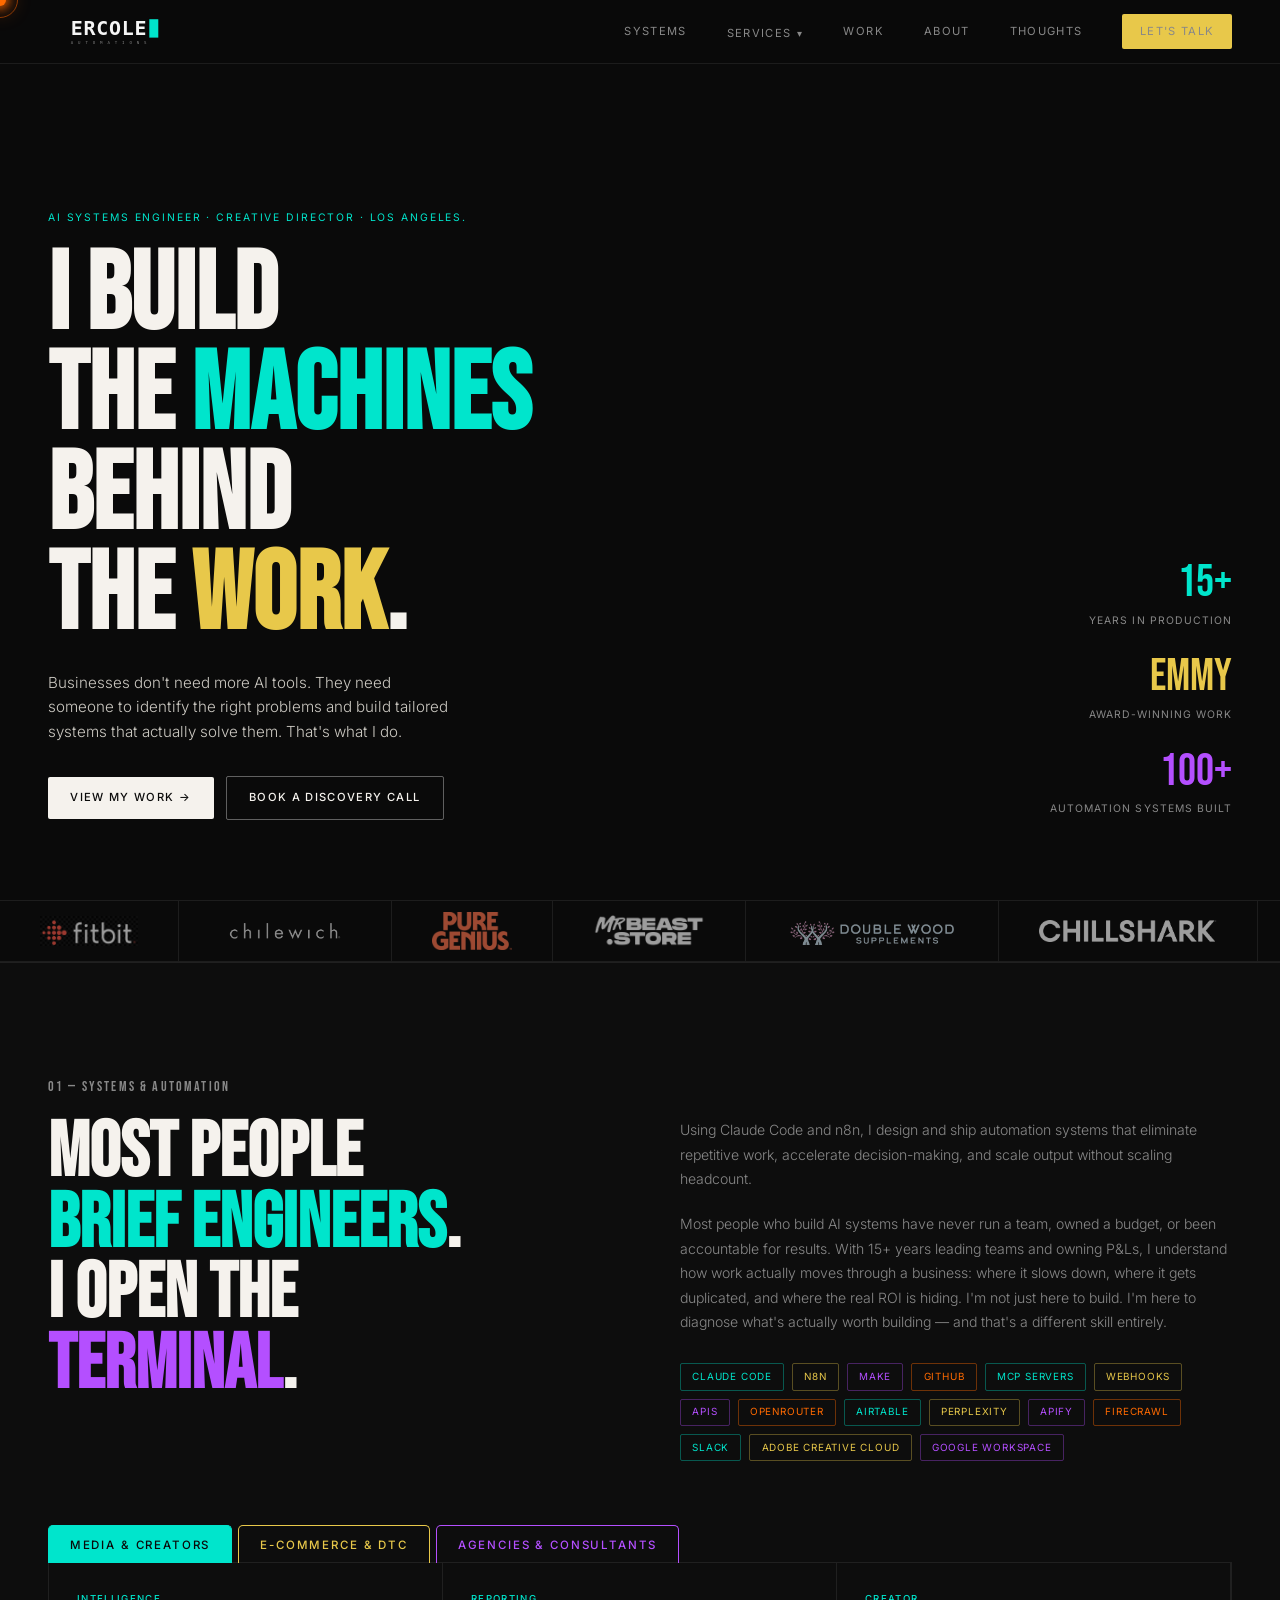
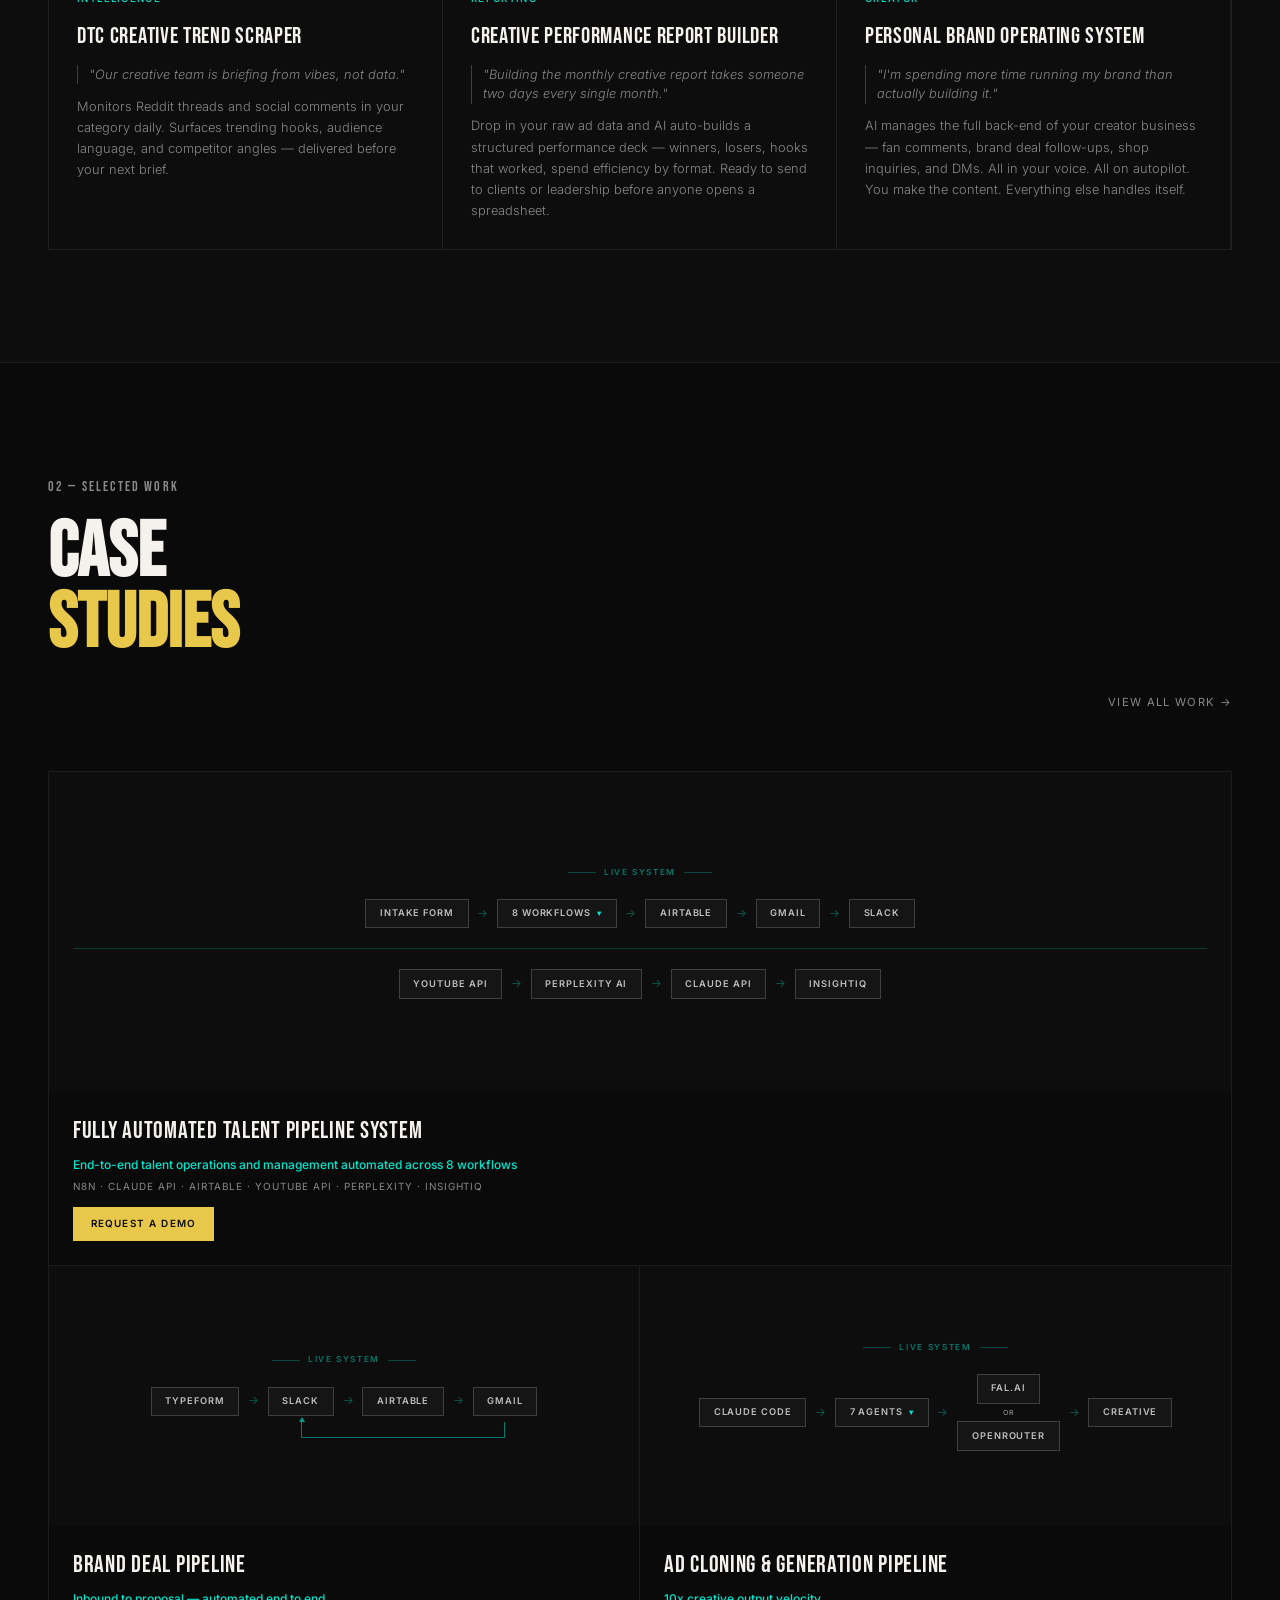
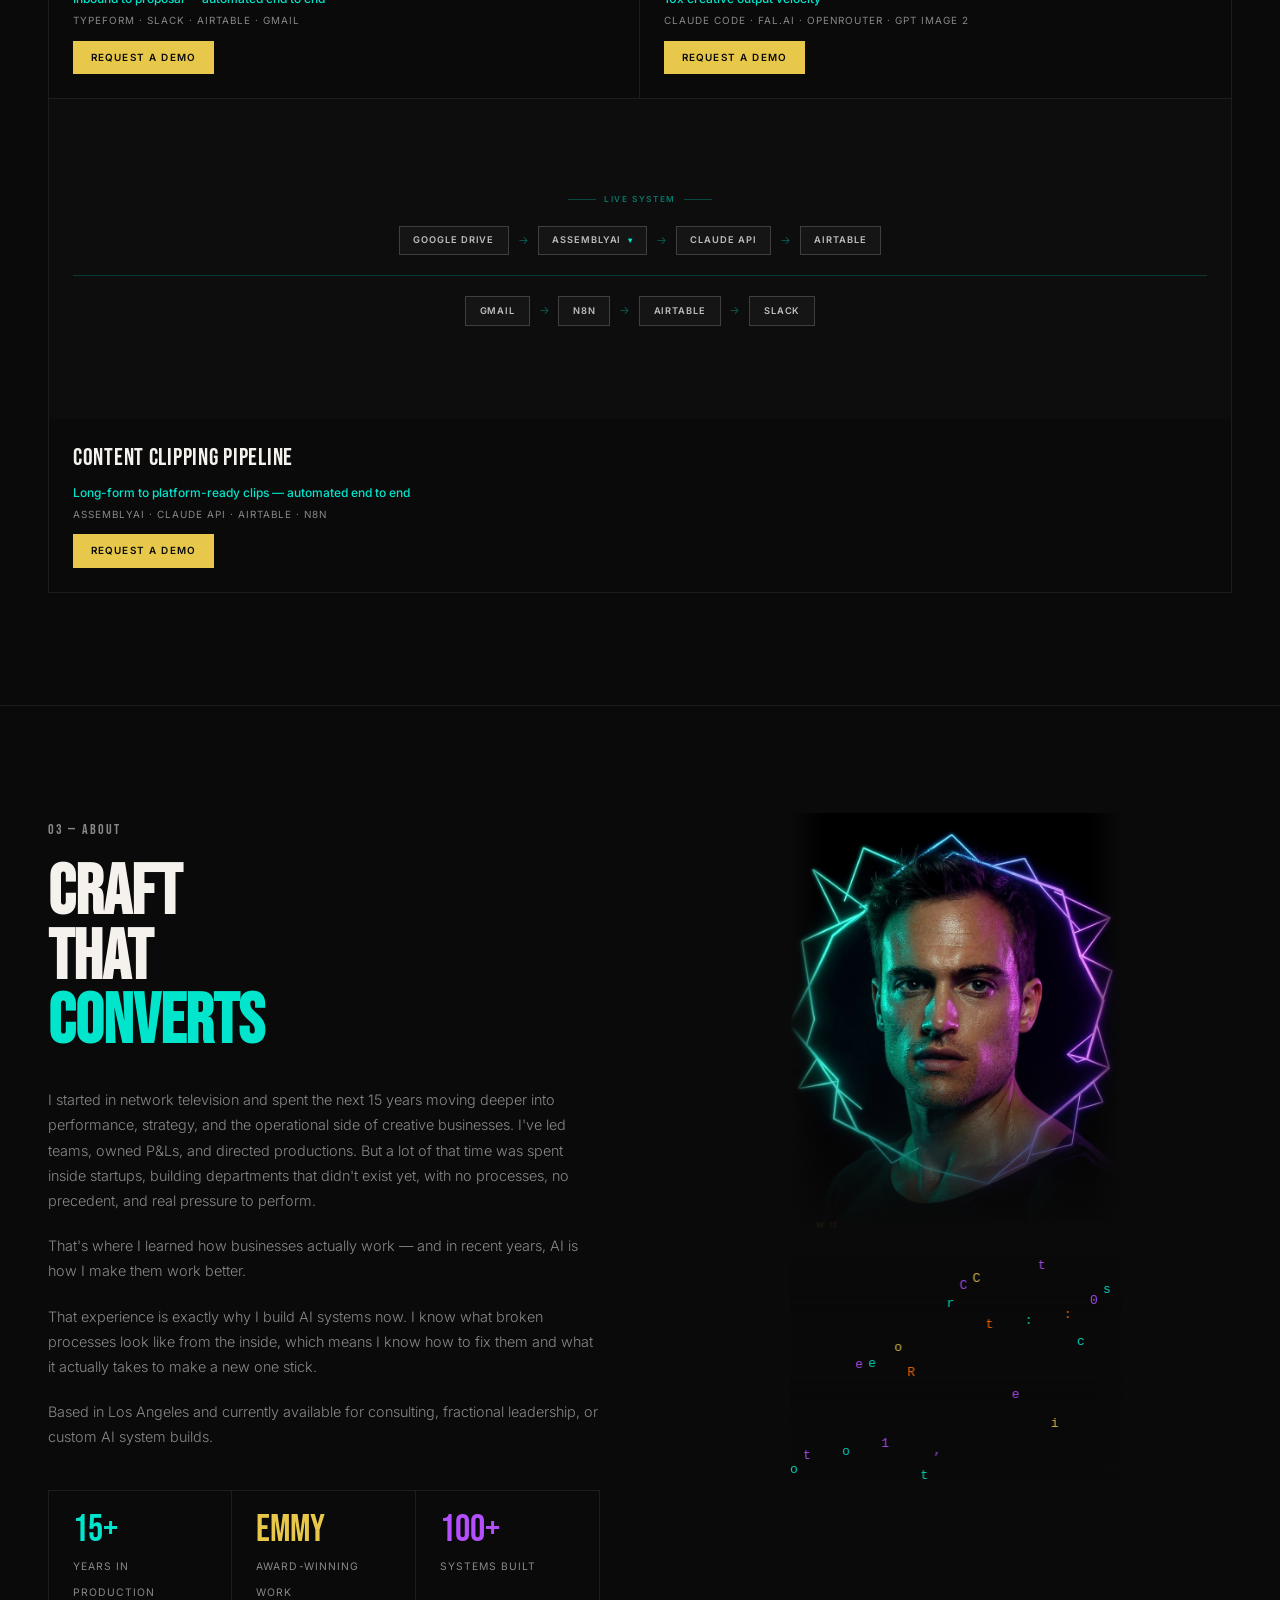
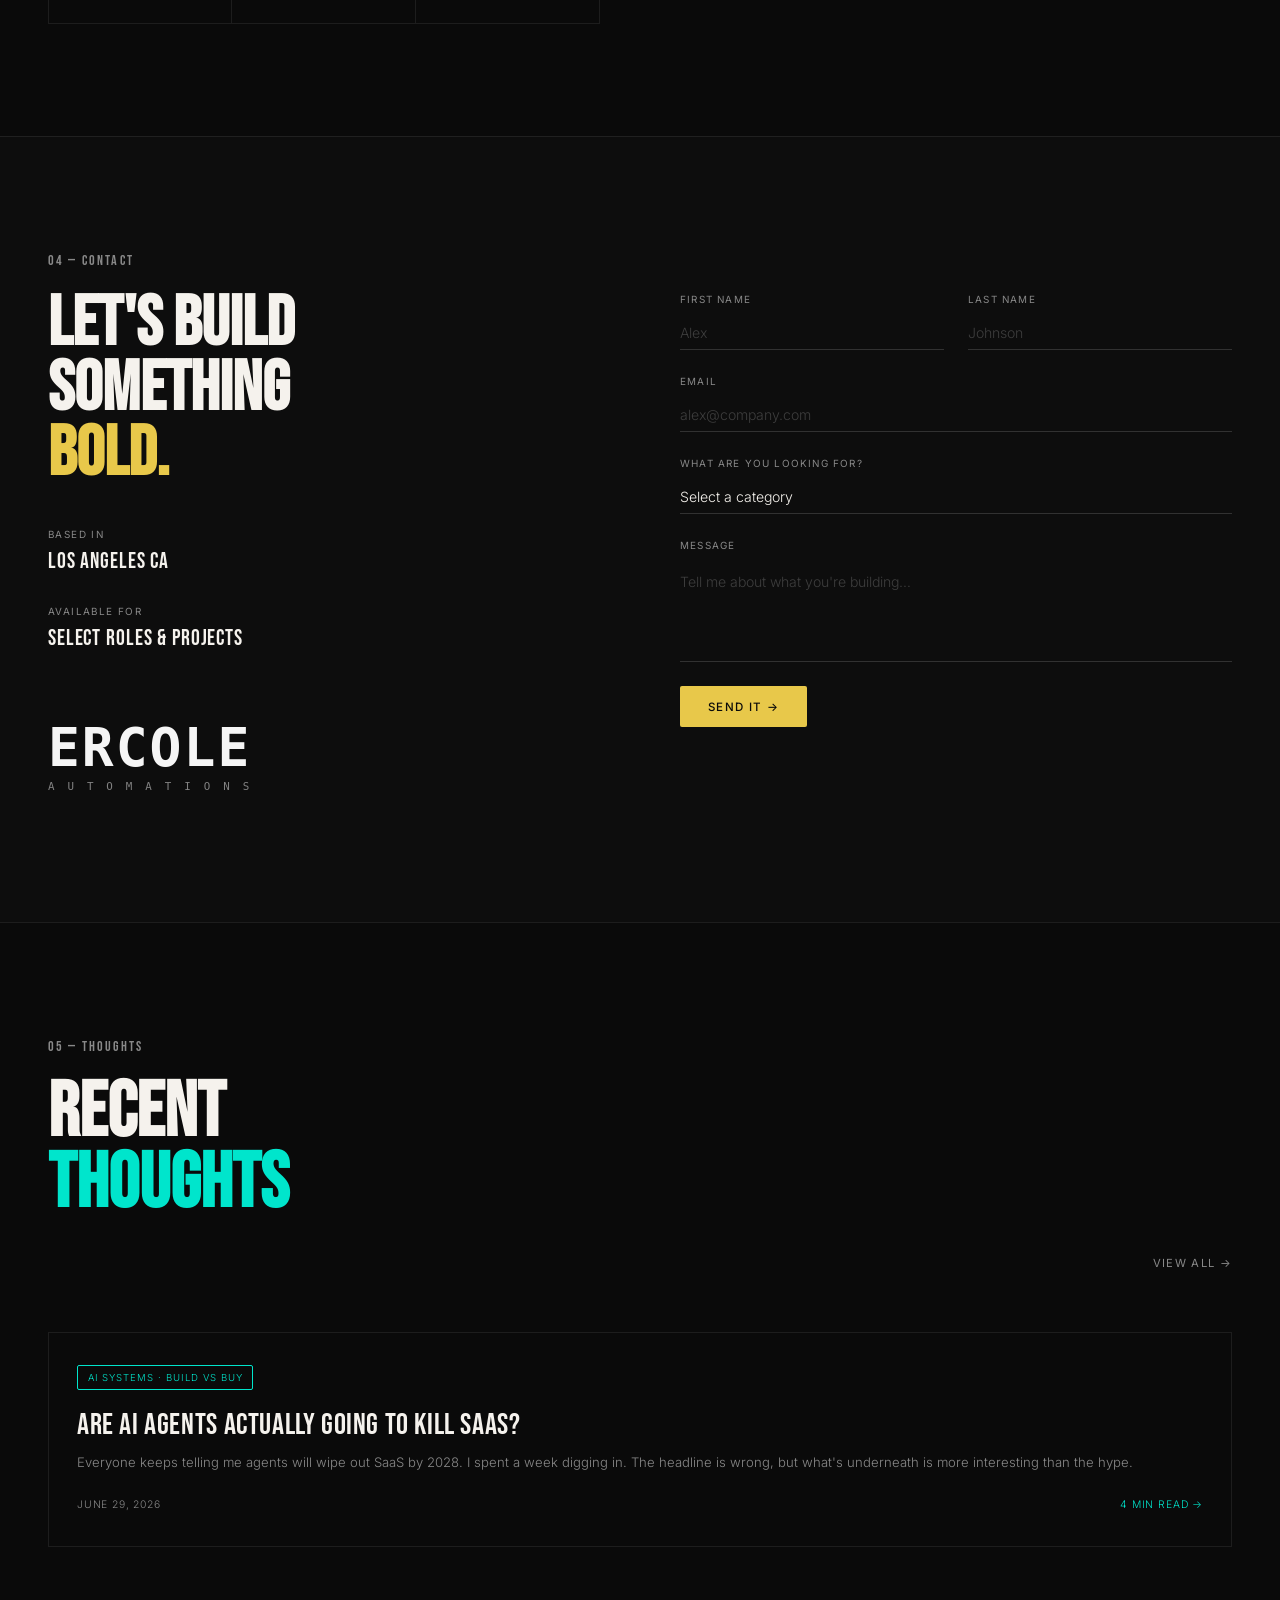
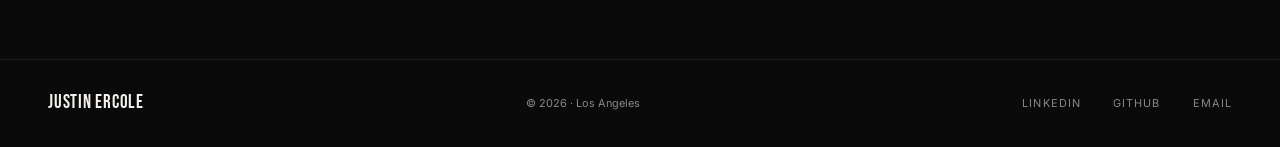
==== index.html @ 36c3fc5e "Add Services dropdown pages, Thoughts section + archive, mobile nav Co-Authored-By: Claude Opus 4.8 " ====
<!DOCTYPE html>
<html lang="en">
<head>
  <meta charset="UTF-8" />
  <meta name="viewport" content="width=device-width, initial-scale=1.0" />
  <title>Justin Ercole — AI Systems Engineer · Media & Business Ops</title>
  <meta name="description" content="Creative Director turned AI systems builder. 15+ years leading teams, owning P&Ls, and building the infrastructure that makes businesses run faster." />

  <!-- Open Graph / Facebook / LinkedIn / iMessage -->
  <meta property="og:type" content="website" />
  <meta property="og:title" content="Justin Ercole — AI Systems Engineer · Media & Business Ops" />
  <meta property="og:description" content="Creative Director turned AI systems builder. 15+ years leading teams, owning P&Ls, and building the infrastructure that makes businesses run faster." />
  <meta property="og:url" content="https://www.justinercole.com/" />
  <meta property="og:image" content="https://www.justinercole.com/og-image-v2.png" />
  <meta property="og:site_name" content="Justin Ercole" />
  <meta property="og:image:width" content="1228" />
  <meta property="og:image:height" content="780" />

  <!-- Twitter / X -->
  <meta name="twitter:card" content="summary_large_image" />
  <meta name="twitter:title" content="Justin Ercole — AI Systems Engineer · Media & Business Ops" />
  <meta name="twitter:description" content="Creative Director turned AI systems builder. 15+ years leading teams, owning P&Ls, and building the infrastructure that makes businesses run faster." />
  <meta name="twitter:image" content="https://www.justinercole.com/og-image-v2.png" />
  <link rel="canonical" href="https://www.justinercole.com/" />

  <link rel="preconnect" href="https://fonts.googleapis.com" />
  <link rel="preconnect" href="https://fonts.gstatic.com" crossorigin />
  <link href="https://fonts.googleapis.com/css2?family=Bebas+Neue&family=Inter:wght@300;400;500&display=swap" rel="stylesheet" />

  <style>
    *, *::before, *::after { box-sizing: border-box; margin: 0; padding: 0; }

    :root {
      --bg: #0a0a0a;
      --bg2: #0d0d0d;
      --card: #111111;
      --card-hover: #141414;
      --text: #f5f2ed;
      --muted: #888888;
      --gold: #e8c84a;
      --cyan: #00e5cc;
      --purple: #b44fff;
      --orange: #ff6a00;
      --border: rgba(255,255,255,0.08);
      --bebas: 'Bebas Neue', sans-serif;
      --inter: 'Inter', sans-serif;
    }

    html { scroll-behavior: smooth; }

    body {
      background: var(--bg);
      color: var(--text);
      font-family: var(--inter);
      font-weight: 300;
      line-height: 1.6;
      overflow-x: hidden;
    }

    /* ─── NAV ─── */
    nav {
      position: fixed;
      top: 0; left: 0; right: 0;
      z-index: 100;
      background: rgba(10,10,10,0.95);
      backdrop-filter: blur(12px);
      -webkit-backdrop-filter: blur(12px);
      border-bottom: 0.5px solid var(--border);
      display: flex;
      align-items: center;
      justify-content: space-between;
      padding: 0 3rem;
      height: 64px;
    }

    .nav-logo {
      text-decoration: none;
      display: flex;
      align-items: center;
    }

    .nav-logo img {
      height: 40px;
      width: auto;
      display: block;
    }

    .nav-links {
      display: flex;
      align-items: center;
      gap: 2.5rem;
    }

    .nav-links a {
      font-family: var(--inter);
      font-size: 0.7rem;
      font-weight: 400;
      letter-spacing: 0.12em;
      text-transform: uppercase;
      color: var(--muted);
      text-decoration: none;
      transition: color 0.2s;
    }

    .nav-links a:hover { color: var(--text); }

    /* Services dropdown */
    .nav-dropdown { position: relative; }
    .nav-dropdown-toggle { display: inline-flex; align-items: center; gap: 0.35rem; cursor: pointer; }
    .nav-dropdown .caret { font-size: 0.85em; transition: transform 0.2s; }
    .nav-dropdown:hover .caret { transform: rotate(180deg); }
    .nav-dropdown::before {
      content: "";
      position: absolute;
      top: 100%; left: -1rem; right: -1rem; height: 14px;
    }
    .nav-dropdown-menu {
      position: absolute;
      top: 100%;
      left: 50%;
      transform: translateX(-50%) translateY(10px);
      min-width: 215px;
      display: flex;
      flex-direction: column;
      background: var(--card);
      border: 0.5px solid var(--border);
      border-radius: 6px;
      padding: 0.4rem;
      margin-top: 12px;
      opacity: 0;
      visibility: hidden;
      transition: opacity 0.2s, transform 0.2s;
      z-index: 50;
    }
    .nav-dropdown:hover .nav-dropdown-menu,
    .nav-dropdown:focus-within .nav-dropdown-menu {
      opacity: 1;
      visibility: visible;
      transform: translateX(-50%) translateY(0);
    }
    .nav-dropdown-menu a {
      padding: 0.6rem 0.85rem;
      border-radius: 4px;
      white-space: nowrap;
      transition: background 0.2s, color 0.2s;
    }
    .nav-dropdown-menu a:hover { background: var(--card-hover); color: var(--cyan); }

    /* Hamburger (mobile) */
    .nav-toggle {
      display: none;
      flex-direction: column;
      justify-content: center;
      gap: 5px;
      background: none;
      border: 0;
      cursor: pointer;
      padding: 6px;
    }
    .nav-toggle span {
      display: block;
      width: 22px;
      height: 2px;
      background: var(--text);
      transition: transform 0.25s, opacity 0.25s;
    }
    .nav-toggle.open span:nth-child(1) { transform: translateY(7px) rotate(45deg); }
    .nav-toggle.open span:nth-child(2) { opacity: 0; }
    .nav-toggle.open span:nth-child(3) { transform: translateY(-7px) rotate(-45deg); }

    .nav-cta {
      font-family: var(--inter);
      font-size: 0.7rem;
      font-weight: 500;
      letter-spacing: 0.1em;
      text-transform: uppercase;
      background: var(--gold);
      color: #0a0a0a;
      padding: 0.55rem 1.1rem;
      border-radius: 2px;
      text-decoration: none;
      transition: opacity 0.2s;
    }

    .nav-cta:hover { opacity: 0.85; }

    /* ─── HERO ─── */
    .hero {
      position: relative;
      height: 100vh;
      min-height: 700px;
      overflow: hidden;
    }

    .hero-content {
      position: absolute;
      bottom: 5rem;
      left: 3rem;
      z-index: 2;
      max-width: 620px;
    }

    .hero-eyebrow {
      font-family: var(--inter);
      font-size: 0.65rem;
      font-weight: 400;
      letter-spacing: 0.18em;
      text-transform: uppercase;
      color: var(--cyan);
      margin-bottom: 1.25rem;
    }

    .hero-headline {
      font-family: var(--bebas);
      font-size: clamp(4.5rem, 8.5vw, 8.5rem);
      line-height: 0.92;
      margin-bottom: 1.5rem;
    }

    .hero-headline .line-make { color: var(--cyan); display: block; }
    .hero-headline .line-brands {
      color: var(--text);
      -webkit-text-stroke: 1px rgba(245,242,237,0.4);
      display: block;
    }
    .hero-headline .line-hit { color: var(--gold); display: block; }

    .hero-headline-systems .line-1,
    .hero-headline-systems .line-2,
    .hero-headline-systems .line-3,
    .hero-headline-systems .line-4 { color: var(--text); display: block; }

    .hero-body {
      font-family: var(--inter);
      font-size: 0.95rem;
      font-weight: 300;
      color: #ccc9c2;
      max-width: 460px;
      line-height: 1.6;
      text-wrap: balance;
      margin-bottom: 2rem;
    }

    .hero-cta {
      display: inline-block;
      font-family: var(--inter);
      font-size: 0.7rem;
      font-weight: 500;
      letter-spacing: 0.12em;
      text-transform: uppercase;
      background: var(--text);
      color: #0a0a0a;
      padding: 0.75rem 1.4rem;
      border-radius: 2px;
      text-decoration: none;
      transition: background 0.2s, color 0.2s;
    }

    .hero-cta:hover { background: var(--gold); }

    .hero-cta-outline {
      display: inline-block;
      font-family: var(--inter);
      font-size: 0.7rem;
      font-weight: 500;
      letter-spacing: 0.12em;
      text-transform: uppercase;
      background: transparent;
      color: var(--text);
      padding: 0.75rem 1.4rem;
      border-radius: 2px;
      border: 0.5px solid rgba(255,255,255,0.35);
      text-decoration: none;
      transition: background 0.2s, color 0.2s, border-color 0.2s;
    }
    .hero-cta-outline:hover { background: var(--gold); color: #0a0a0a; border-color: var(--gold); }

    .hero-cta-group { display: flex; gap: 0.75rem; flex-wrap: wrap; align-items: center; }

    .hero-stats {
      position: absolute;
      bottom: 5rem;
      right: 3rem;
      z-index: 2;
      display: flex;
      flex-direction: column;
      align-items: flex-end;
      gap: 1.5rem;
    }

    .hero-stat { text-align: right; }

    .hero-stat-num {
      font-family: var(--bebas);
      font-size: 2.8rem;
      line-height: 1;
      display: block;
    }

    .hero-stat-label {
      font-family: var(--inter);
      font-size: 0.65rem;
      font-weight: 400;
      letter-spacing: 0.1em;
      text-transform: uppercase;
      color: var(--muted);
    }

    /* ─── MARQUEE ─── */
    .marquee-wrap {
      border-top: 0.5px solid var(--border);
      border-bottom: 0.5px solid var(--border);
      overflow: hidden;
      white-space: nowrap;
      padding: 1.1rem 0;
      background: var(--bg);
      height: 62px;
      display: flex;
      align-items: center;
      overflow: hidden;
    }

    .marquee-track {
      display: inline-flex;
      animation: marquee 50s linear infinite;
    }

    @keyframes marquee {
      0%   { transform: translateX(0); }
      100% { transform: translateX(-50%); }
    }

    .marquee-item {
      display: inline-flex;
      align-items: center;
      justify-content: center;
      padding: 0 2.5rem;
      border-right: 0.5px solid var(--border);
      height: 62px;
    }

    .marquee-item:last-child { border-right: none; }

    .marquee-item img {
      height: 28px;
      width: auto;
      opacity: 0.6;
      transition: opacity 0.2s;
      display: block;
    }

    .marquee-item img:hover { opacity: 0.9; }

    /* ─── SECTIONS SHARED ─── */
    section { padding: 7rem 3rem; }

    .section-label {
      font-family: var(--bebas);
      font-size: 0.9rem;
      letter-spacing: 0.15em;
      color: var(--muted);
      margin-bottom: 1.25rem;
    }

    .section-headline {
      font-family: var(--bebas);
      font-size: clamp(3.5rem, 6vw, 5.5rem);
      line-height: 0.92;
      margin-bottom: 3.5rem;
    }

    .accent-gold   { color: var(--gold); }
    .accent-cyan   { color: var(--cyan); }
    .accent-purple { color: var(--purple); }
    .accent-orange { color: var(--orange); }

    /* ─── THOUGHTS ─── */
    #thoughts { background: var(--bg); border-top: 0.5px solid var(--border); }

    .thoughts-grid {
      display: grid;
      grid-template-columns: repeat(2, 1fr);
      border: 0.5px solid var(--border);
    }

    .thought-card {
      display: flex;
      flex-direction: column;
      padding: 2rem 1.75rem;
      border-right: 0.5px solid var(--border);
      border-bottom: 0.5px solid var(--border);
      text-decoration: none;
      color: var(--text);
      transition: background 0.2s;
    }

    .thought-card:nth-child(2n) { border-right: none; }
    .thought-card:nth-last-child(-n+2):nth-child(odd),
    .thought-card:last-child { border-bottom: none; }
    .thought-card:hover { background: var(--card-hover); }

    .thought-tag {
      align-self: flex-start;
      font-family: var(--inter);
      font-size: 0.6rem;
      letter-spacing: 0.1em;
      text-transform: uppercase;
      color: var(--cyan);
      border: 0.5px solid var(--cyan);
      padding: 0.25rem 0.6rem;
      border-radius: 2px;
      margin-bottom: 1.25rem;
    }

    .thought-title {
      font-family: var(--bebas);
      font-size: 1.9rem;
      line-height: 1;
      letter-spacing: 0.02em;
      margin-bottom: 0.75rem;
    }

    .thought-excerpt {
      font-family: var(--inter);
      font-size: 0.82rem;
      font-weight: 300;
      color: var(--muted);
      line-height: 1.6;
      margin-bottom: 1.5rem;
    }

    .thought-meta {
      margin-top: auto;
      font-family: var(--inter);
      font-size: 0.65rem;
      letter-spacing: 0.08em;
      text-transform: uppercase;
      color: var(--muted);
      display: flex;
      align-items: center;
      gap: 0.6rem;
    }

    .thought-meta .read { color: var(--cyan); margin-left: auto; }

    /* ─── SERVICES ─── */
    #services { background: var(--bg); }

    .services-grid {
      display: grid;
      grid-template-columns: repeat(3, 1fr);
      border: 0.5px solid var(--border);
    }

    .service-card {
      padding: 1.75rem;
      border-right: 0.5px solid var(--border);
      border-bottom: 0.5px solid var(--border);
      position: relative;
      overflow: hidden;
      cursor: default;
      transition: background 0.2s;
    }

    .service-card:nth-child(3n) { border-right: none; }
    .service-card:nth-child(n+4) { border-bottom: none; }
    .service-card:hover { background: var(--card-hover); }

    .service-num-bg {
      position: absolute;
      top: 1rem;
      right: 1.25rem;
      font-family: var(--bebas);
      font-size: 5rem;
      color: rgba(255,255,255,0.06);
      line-height: 1;
      pointer-events: none;
      user-select: none;
    }

    .service-title {
      font-family: var(--bebas);
      font-size: 1.6rem;
      letter-spacing: 0.03em;
      color: var(--text);
      margin-bottom: 0.6rem;
      position: relative;
    }

    .service-desc {
      font-family: var(--inter);
      font-size: 0.82rem;
      font-weight: 300;
      color: var(--muted);
      line-height: 1.6;
      margin-bottom: 1.25rem;
      position: relative;
    }

    .service-tag {
      display: inline-block;
      font-family: var(--inter);
      font-size: 0.62rem;
      font-weight: 400;
      letter-spacing: 0.1em;
      text-transform: uppercase;
      color: var(--gold);
      border: 0.5px solid var(--gold);
      padding: 0.25rem 0.6rem;
      border-radius: 2px;
    }

    /* ─── CASE STUDIES ─── */
    #work { background: var(--bg); border-top: 0.5px solid var(--border); }

    .work-header {
      display: flex;
      align-items: flex-end;
      justify-content: space-between;
      margin-bottom: 3.5rem;
    }

    .view-all {
      font-family: var(--inter);
      font-size: 0.7rem;
      font-weight: 400;
      letter-spacing: 0.12em;
      text-transform: uppercase;
      color: var(--muted);
      text-decoration: none;
      padding-bottom: 2px;
      border-bottom: 0.5px solid transparent;
      transition: color 0.2s, border-color 0.2s;
    }

    .view-all:hover { color: var(--gold); border-color: var(--gold); }

    .work-grid {
      display: grid;
      grid-template-columns: repeat(2, 1fr);
      border: 0.5px solid var(--border);
    }

    .work-card {
      border-right: 0.5px solid var(--border);
      border-bottom: 0.5px solid var(--border);
      cursor: pointer;
      transition: background 0.2s;
      overflow: hidden;
    }

    .work-card:hover { background: var(--card-hover); }

    .work-thumb {
      height: 220px;
      background: #141414;
      display: flex;
      align-items: center;
      justify-content: center;
      overflow: hidden;
      transition: transform 0.3s ease;
      position: relative;
    }

    .work-card:hover .work-thumb { transform: scale(1.02); }

    .work-thumb-label {
      font-family: var(--inter);
      font-size: 0.65rem;
      font-weight: 400;
      letter-spacing: 0.15em;
      text-transform: uppercase;
      color: rgba(255,255,255,0.15);
    }

    .work-info {
      padding: 1.25rem 1.5rem 1.5rem;
      display: flex;
      align-items: flex-start;
      justify-content: space-between;
      gap: 1rem;
    }

    .work-meta { flex: 1; }

    .work-title {
      font-family: var(--bebas);
      font-size: 1.5rem;
      letter-spacing: 0.03em;
      color: var(--text);
      margin-bottom: 0.3rem;
    }

    .work-result {
      font-family: var(--inter);
      font-size: 0.75rem;
      font-weight: 500;
      color: var(--cyan);
      margin-bottom: 0.3rem;
    }

    .work-category {
      font-family: var(--inter);
      font-size: 0.62rem;
      font-weight: 400;
      letter-spacing: 0.1em;
      text-transform: uppercase;
      color: var(--muted);
    }

    .work-arrow {
      font-size: 1.2rem;
      color: var(--gold);
      transform: translateX(-6px);
      opacity: 0;
      transition: opacity 0.2s, transform 0.2s;
      flex-shrink: 0;
      margin-top: 4px;
    }

    .work-card:hover .work-arrow { opacity: 1; transform: translateX(0); }

    /* ─── DEMO CARDS ─── */
    .flow-thumb {
      height: 260px;
      background: #0d0d0d;
      display: flex;
      flex-direction: column;
      align-items: center;
      justify-content: center;
      overflow: hidden;
      transition: transform 0.3s ease;
      position: relative;
      gap: 1.25rem;
    }
    .work-card:hover .flow-thumb { transform: scale(1.02); }
    .flow-badge {
      font-family: var(--inter);
      font-size: 0.52rem;
      font-weight: 500;
      letter-spacing: 0.2em;
      text-transform: uppercase;
      color: var(--cyan);
      opacity: 0.55;
      display: flex;
      align-items: center;
      gap: 0.5rem;
    }
    .flow-badge::before, .flow-badge::after {
      content: '';
      display: block;
      width: 28px;
      height: 0.5px;
      background: var(--cyan);
      opacity: 0.5;
    }
    .flow-nodes {
      display: flex;
      align-items: center;
      gap: 0.55rem;
      flex-wrap: wrap;
      justify-content: center;
      padding: 0 1.5rem;
    }
    .flow-node {
      font-family: var(--inter);
      font-size: 0.58rem;
      font-weight: 600;
      letter-spacing: 0.1em;
      text-transform: uppercase;
      padding: 0.4rem 0.85rem;
      border: 0.5px solid rgba(255,255,255,0.18);
      color: rgba(255,255,255,0.72);
      background: rgba(255,255,255,0.03);
      white-space: nowrap;
    }
    .flow-arr {
      color: var(--cyan);
      font-size: 0.7rem;
      opacity: 0.45;
    }
    .work-info--demo {
      flex-direction: column;
      align-items: flex-start;
    }
    .demo-btn {
      display: inline-block;
      font-family: var(--inter);
      font-size: 0.62rem;
      font-weight: 600;
      letter-spacing: 0.12em;
      text-transform: uppercase;
      color: var(--bg);
      background: var(--gold);
      padding: 0.55rem 1.1rem;
      text-decoration: none;
      margin-top: 0.75rem;
      transition: background 0.2s;
    }
    .demo-btn:hover { background: var(--cyan); }

    .flow-nodes--ac { align-items: center; }
    .brand-deal-flow {
      display: flex;
      flex-direction: column;
      align-items: center;
      gap: 0;
    }
    .flow-loop-row {
      width: 100%;
      height: 22px;
      position: relative;
    }
    .flow-loop-u {
      position: absolute;
      height: 16px;
      bottom: 0;
      border-left: 0.5px solid rgba(0,229,204,0.5);
      border-bottom: 0.5px solid rgba(0,229,204,0.5);
      border-right: 0.5px solid rgba(0,229,204,0.5);
    }
    .flow-loop-u::before {
      content: '';
      position: absolute;
      left: -3px;
      top: -5px;
      width: 0;
      height: 0;
      border-left: 3px solid transparent;
      border-right: 3px solid transparent;
      border-bottom: 5px solid rgba(0,229,204,0.65);
    }
    .flow-branch {
      display: flex;
      flex-direction: column;
      align-items: center;
      gap: 0.2rem;
    }
    .branch-or {
      font-family: var(--inter);
      font-size: 0.44rem;
      font-weight: 500;
      letter-spacing: 0.12em;
      text-transform: uppercase;
      color: var(--muted);
    }
    .flow-node--btn {
      cursor: pointer;
      user-select: none;
    }
    .flow-node--btn:hover {
      border-color: rgba(255,255,255,0.35);
      color: rgba(255,255,255,1);
    }
    .flow-caret {
      font-size: 0.48rem;
      margin-left: 0.2rem;
      color: var(--cyan);
    }
    .flow-thumb--drop { overflow: visible; }
    .flow-expandable { position: relative; display: inline-flex; align-items: center; }
    .agents-dropdown {
      position: absolute;
      top: calc(100% + 0.45rem);
      left: 50%;
      transform: translateX(-50%);
      display: none;
      flex-direction: column;
      align-items: stretch;
      gap: 0.28rem;
      background: #111111;
      border: 0.5px solid rgba(0,229,204,0.25);
      padding: 0.6rem 0.85rem;
      z-index: 30;
      min-width: 120px;
    }
    .agents-dropdown.open { display: flex; }
    .agent-tag {
      font-family: var(--inter);
      font-size: 0.5rem;
      font-weight: 500;
      letter-spacing: 0.1em;
      text-transform: uppercase;
      color: var(--cyan);
      padding: 0.22rem 0.5rem;
      border: 0.5px solid rgba(0,229,204,0.2);
      background: rgba(0,229,204,0.05);
      white-space: nowrap;
      text-align: center;
    }

    /* ─── SYSTEMS ─── */
    #systems {
      background: var(--bg2);
      border-top: 0.5px solid var(--border);
    }

    .systems-intro {
      display: grid;
      grid-template-columns: 1fr 1fr;
      gap: 5rem;
      margin-bottom: 4rem;
      align-items: start;
    }

    .systems-body p {
      font-family: var(--inter);
      font-size: 0.88rem;
      font-weight: 300;
      color: var(--muted);
      line-height: 1.75;
      margin-bottom: 1.25rem;
    }

    .systems-body p:last-child { margin-bottom: 0; }

    .tag-row {
      display: flex;
      flex-wrap: wrap;
      gap: 0.5rem;
      margin-top: 1.75rem;
    }

    .tag-pill {
      font-family: var(--inter);
      font-size: 0.62rem;
      font-weight: 400;
      letter-spacing: 0.08em;
      text-transform: uppercase;
      color: var(--muted);
      border: 0.5px solid rgba(255,255,255,0.12);
      padding: 0.3rem 0.7rem;
      border-radius: 2px;
    }

    .tag-cyan   { color: var(--cyan);   border-color: rgba(0,229,204,0.35);  transition: background 0.2s, color 0.2s; }
    .tag-gold   { color: var(--gold);   border-color: rgba(232,200,74,0.35); transition: background 0.2s, color 0.2s; }
    .tag-purple { color: var(--purple); border-color: rgba(180,79,255,0.35); transition: background 0.2s, color 0.2s; }
    .tag-orange { color: var(--orange); border-color: rgba(255,106,0,0.4);   transition: background 0.2s, color 0.2s; }

    .tag-cyan:hover   { background: var(--cyan);   color: #0a0a0a; }
    .tag-gold:hover   { background: var(--gold);   color: #0a0a0a; }
    .tag-purple:hover { background: var(--purple); color: #0a0a0a; }
    .tag-orange:hover { background: var(--orange); color: #0a0a0a; }

    .systems-grid {
      display: grid;
      grid-auto-flow: column;
      grid-auto-columns: calc(100% / 3);
      overflow-x: auto;
      scroll-snap-type: x proximity;
      border: 0.5px solid var(--border);
      scrollbar-width: thin;
      scrollbar-color: var(--border) transparent;
    }

    .systems-grid::-webkit-scrollbar { height: 6px; }
    .systems-grid::-webkit-scrollbar-thumb { background: var(--border); border-radius: 3px; }
    .systems-grid::-webkit-scrollbar-track { background: transparent; }

    .system-card {
      padding: 1.75rem;
      border-right: 0.5px solid var(--border);
      cursor: default;
      transition: background 0.2s;
      scroll-snap-align: start;
    }

    .system-card:last-child { border-right: none; }
    .system-card:hover { background: var(--card-hover); }

    .system-tag {
      font-family: var(--inter);
      font-size: 0.6rem;
      font-weight: 500;
      letter-spacing: 0.14em;
      text-transform: uppercase;
      color: var(--cyan);
      margin-bottom: 0.7rem;
    }

    .system-title {
      font-family: var(--bebas);
      font-size: 1.45rem;
      letter-spacing: 0.03em;
      color: var(--text);
      margin-bottom: 0.6rem;
    }

    .system-quote {
      font-family: var(--inter);
      font-size: 0.8rem;
      font-style: italic;
      font-weight: 300;
      color: var(--muted);
      line-height: 1.55;
      margin-bottom: 0.7rem;
      padding-left: 0.7rem;
      border-left: 1px solid rgba(0,229,204,0.35);
    }

    .system-desc {
      font-family: var(--inter);
      font-size: 0.8rem;
      font-weight: 300;
      color: var(--muted);
      line-height: 1.65;
    }

    /* Audience tabs — folder-tab style, color-coded per audience */
    .audience-tabs {
      display: flex;
      align-items: flex-end;
      gap: 0.4rem;
      border-bottom: 0.5px solid var(--border);
    }

    .audience-tab {
      font-family: var(--inter);
      font-size: 0.72rem;
      font-weight: 500;
      letter-spacing: 0.16em;
      text-transform: uppercase;
      color: var(--tab, var(--muted));
      background: transparent;
      border: 1px solid var(--tab, var(--border));
      border-bottom: none;
      border-radius: 5px 5px 0 0;
      padding: 0.7rem 1.3rem;
      margin-bottom: -0.5px;
      cursor: pointer;
      position: relative;
      transition: background 0.2s, color 0.2s;
    }

    .audience-tab[data-tab="media"]  { --tab: var(--cyan); }
    .audience-tab[data-tab="ecom"]   { --tab: var(--gold); }
    .audience-tab[data-tab="agency"] { --tab: var(--purple); }

    .audience-tab:hover { background: rgba(255,255,255,0.04); }
    .audience-tab.active {
      background: var(--tab);
      color: var(--bg);
    }
    .audience-tab.active:hover { background: var(--tab); }

    .audience-tabs-wrap { margin-top: 3rem; }
    .audience-tabs-wrap + .systems-grid { border-top: none; }

    /* ─── ABOUT ─── */
    #about {
      background: var(--bg);
      border-top: 0.5px solid var(--border);
    }

    .about-grid {
      display: grid;
      grid-template-columns: 1fr 1fr;
      gap: 5rem;
      align-items: start;
    }

    .about-headline {
      font-family: var(--bebas);
      font-size: clamp(3rem, 5.5vw, 5rem);
      line-height: 0.92;
      margin-bottom: 2rem;
    }

    .about-copy p {
      font-family: var(--inter);
      font-size: 0.9rem;
      font-weight: 300;
      color: var(--muted);
      line-height: 1.75;
      margin-bottom: 1.25rem;
    }

    .about-copy p:last-child { margin-bottom: 0; }

    .about-stat-bar {
      display: grid;
      grid-template-columns: repeat(3, 1fr);
      border: 0.5px solid var(--border);
      margin-top: 2.5rem;
    }

    .about-stat {
      padding: 1.25rem 1.5rem;
      border-right: 0.5px solid var(--border);
    }

    .about-stat:last-child { border-right: none; }

    .about-stat-num {
      font-family: var(--bebas);
      font-size: 2.4rem;
      line-height: 1;
      display: block;
      margin-bottom: 0.2rem;
    }

    .about-stat-label {
      font-family: var(--inter);
      font-size: 0.65rem;
      font-weight: 400;
      letter-spacing: 0.1em;
      text-transform: uppercase;
      color: var(--muted);
    }

    .about-right {
      display: flex;
      flex-direction: column;
      position: relative;
    }

    .about-photo {
      width: 60%;
      margin: 0 auto;
      margin-top: -3rem;
      aspect-ratio: 3 / 4;
      background: #0a0a0a;
      overflow: hidden;
      position: relative;
      margin-bottom: -2rem;
    }

    .about-photo img {
      width: 100%;
      height: 100%;
      object-fit: cover;
      object-position: center top;
      display: block;
    }

    .about-photo::after {
      content: '';
      position: absolute;
      inset: 0;
      background:
        linear-gradient(to bottom, transparent 55%, #0a0a0a 100%),
        linear-gradient(to right,  #0a0a0a 0%, transparent 10%),
        linear-gradient(to left,   #0a0a0a 0%, transparent 10%),
        linear-gradient(to top,    #0a0a0a 0%, transparent 10%);
      pointer-events: none;
      z-index: 1;
    }

    .about-rain-canvas {
      width: 60%;
      height: 260px;
      display: block;
      position: relative;
      z-index: 0;
      margin: 0 auto;
    }

    /* ─── CONTACT ─── */
    #contact {
      background: var(--bg2);
      border-top: 0.5px solid var(--border);
    }

    .contact-grid {
      display: grid;
      grid-template-columns: 1fr 1fr;
      gap: 5rem;
      align-items: start;
    }

    .contact-headline {
      font-family: var(--bebas);
      font-size: clamp(3rem, 5.5vw, 5rem);
      line-height: 0.92;
      margin-bottom: 2.5rem;
    }

    .contact-meta {
      display: flex;
      flex-direction: column;
      gap: 1.5rem;
    }

    .contact-pair-label {
      font-family: var(--inter);
      font-size: 0.62rem;
      font-weight: 400;
      letter-spacing: 0.14em;
      text-transform: uppercase;
      color: var(--muted);
      margin-bottom: 0.15rem;
    }

    .contact-pair-value {
      font-family: var(--bebas);
      font-size: 1.35rem;
      letter-spacing: 0.04em;
      color: var(--text);
    }

    /* Form */
    .contact-form {
      display: flex;
      flex-direction: column;
      gap: 1.5rem;
    }

    .form-row {
      display: grid;
      grid-template-columns: 1fr 1fr;
      gap: 1.5rem;
    }

    .form-field { display: flex; flex-direction: column; }

    .form-field label {
      font-family: var(--inter);
      font-size: 0.62rem;
      font-weight: 400;
      letter-spacing: 0.12em;
      text-transform: uppercase;
      color: var(--muted);
      margin-bottom: 0.5rem;
    }

    .form-field input,
    .form-field select,
    .form-field textarea {
      font-family: var(--inter);
      font-size: 0.88rem;
      font-weight: 300;
      color: var(--text);
      background: transparent;
      border: none;
      border-bottom: 0.5px solid rgba(255,255,255,0.15);
      padding: 0.5rem 0;
      outline: none;
      transition: border-color 0.2s;
      -webkit-appearance: none;
      appearance: none;
      border-radius: 0;
    }

    .form-field select { cursor: pointer; }

    .form-field select option {
      background: #1a1a1a;
      color: var(--text);
    }

    .form-field textarea {
      resize: none;
      height: 100px;
      line-height: 1.65;
    }

    .form-field input:focus,
    .form-field select:focus,
    .form-field textarea:focus {
      border-bottom-color: var(--gold);
    }

    .form-field input::placeholder,
    .form-field textarea::placeholder {
      color: rgba(255,255,255,0.2);
    }

    .form-submit {
      font-family: var(--inter);
      font-size: 0.72rem;
      font-weight: 500;
      letter-spacing: 0.12em;
      text-transform: uppercase;
      background: var(--gold);
      color: #0a0a0a;
      border: none;
      padding: 0.85rem 1.75rem;
      border-radius: 2px;
      cursor: pointer;
      align-self: flex-start;
      transition: opacity 0.2s, transform 0.1s;
    }

    .form-submit:hover  { opacity: 0.85; }
    .form-submit:active { transform: scale(0.98); }

    .form-success {
      padding: 2rem 0 0.4rem;
      display: none;
    }

    .form-success.visible { display: block; }

    .form-success-headline {
      font-family: var(--bebas);
      font-size: 3.6rem;
      letter-spacing: 0.04em;
      line-height: 1;
      color: #ff6a00;
    }

    .form-success-sub {
      font-family: var(--bebas);
      font-size: 2rem;
      letter-spacing: 0.04em;
      line-height: 1;
      color: #ff6a00;
      opacity: 0.75;
      margin-top: 0.5rem;
    }

    /* ─── FOOTER ─── */
    footer {
      border-top: 0.5px solid var(--border);
      padding: 1.75rem 3rem;
      display: flex;
      align-items: center;
      justify-content: space-between;
      background: var(--bg);
    }

    .footer-logo {
      font-family: var(--bebas);
      font-size: 1.2rem;
      letter-spacing: 0.04em;
      color: var(--text);
    }

    .contact-logo-wrap {
      margin-top: 3rem;
      overflow: hidden;
    }

    .contact-logo {
      display: block;
      width: 64%;
      height: auto;
      transform: translateX(-17.075%);
    }

    .footer-copy {
      font-family: var(--inter);
      font-size: 0.68rem;
      font-weight: 400;
      color: var(--muted);
    }

    .footer-links { display: flex; gap: 2rem; }

    .footer-links a {
      font-family: var(--inter);
      font-size: 0.68rem;
      font-weight: 400;
      letter-spacing: 0.1em;
      text-transform: uppercase;
      color: var(--muted);
      text-decoration: none;
      transition: color 0.2s;
    }

    .footer-links a:hover { color: var(--gold); }

    /* ─── CUSTOM CURSOR ─── */
    * { cursor: none !important; }

    #cursor {
      position: fixed;
      width: 12px;
      height: 12px;
      background: #ff6a00;
      border-radius: 50%;
      pointer-events: none;
      z-index: 99999;
      transform: translate(-50%, -50%);
      transition: transform 0.08s ease, width 0.2s ease, height 0.2s ease, opacity 0.2s;
      box-shadow: 0 0 8px 3px rgba(255,106,0,0.7), 0 0 20px 6px rgba(255,106,0,0.3);
    }

    #cursor-ring {
      position: fixed;
      width: 36px;
      height: 36px;
      border: 1.5px solid rgba(255,106,0,0.5);
      border-radius: 50%;
      pointer-events: none;
      z-index: 99998;
      transform: translate(-50%, -50%);
      transition: transform 0.18s ease, width 0.2s ease, height 0.2s ease, opacity 0.2s, border-color 0.2s;
    }

    body:has(a:hover) #cursor,
    body:has(button:hover) #cursor { width: 16px; height: 16px; }
    body:has(a:hover) #cursor-ring,
    body:has(button:hover) #cursor-ring { width: 50px; height: 50px; border-color: rgba(255,106,0,0.8); }

    /* ─── TABLET ─── */
    @media (max-width: 900px) {
      nav { padding: 0 1.5rem; }
      .nav-toggle { display: flex; }
      .nav-links {
        display: none;
        position: absolute;
        top: 100%; left: 0; right: 0;
        flex-direction: column;
        align-items: flex-start;
        gap: 1.1rem;
        background: rgba(10,10,10,0.98);
        backdrop-filter: blur(12px);
        -webkit-backdrop-filter: blur(12px);
        border-bottom: 0.5px solid var(--border);
        padding: 1.5rem;
      }
      .nav-links.open { display: flex; }
      .nav-dropdown { width: 100%; }
      .nav-dropdown::before { display: none; }
      .nav-dropdown .caret { display: none; }
      .nav-dropdown-menu {
        position: static;
        opacity: 1;
        visibility: visible;
        transform: none;
        border: none;
        background: transparent;
        padding: 0.6rem 0 0 1rem;
        margin-top: 0;
        min-width: 0;
      }
      .nav-dropdown-menu a { padding: 0.4rem 0; }
      section { padding: 5rem 1.5rem; }
      .hero-content { left: 1.5rem; bottom: 3.5rem; }
      .hero-stats { right: 1.5rem; bottom: 3.5rem; }
      .hero-stat-num { font-size: 2rem; }
      .services-grid { grid-template-columns: 1fr 1fr; }
      .service-card:nth-child(3n) { border-right: 0.5px solid var(--border); }
      .service-card:nth-child(2n) { border-right: none; }
      .service-card:nth-child(n+5) { border-bottom: none; }
      .work-grid { grid-template-columns: 1fr; }
      .work-card:nth-child(n) { border-right: none; border-bottom: 0.5px solid var(--border); }
      .work-card:last-child { border-bottom: none; }
      .thoughts-grid { grid-template-columns: 1fr; }
      .thought-card:nth-child(n) { border-right: none; border-bottom: 0.5px solid var(--border); }
      .thought-card:last-child { border-bottom: none; }
      .systems-intro { grid-template-columns: 1fr; gap: 2.5rem; }
      .systems-grid { grid-auto-columns: 82%; }
      .about-grid { grid-template-columns: 1fr; gap: 3rem; }
      .about-photo { max-width: 400px; }
      .contact-grid { grid-template-columns: 1fr; gap: 3rem; }
      .form-row { grid-template-columns: 1fr; }
      footer { flex-direction: column; gap: 1rem; text-align: center; }
    }

    /* ─── PHONE ─── */
    @media (max-width: 640px) {
      .hero {
        height: auto;
        min-height: 100vh;
        display: flex;
        flex-direction: column;
        justify-content: flex-start;
        padding: 5rem 1.5rem 3rem;
      }
      .hero-content,
      .hero-stats {
        position: static;
        left: auto; right: auto; bottom: auto;
        max-width: 100%;
      }
      .hero-headline { font-size: clamp(3rem, 13vw, 4.5rem); }
      .hero-body { font-size: 0.9rem; max-width: none; }

      .hero-stats {
        display: grid;
        grid-template-columns: repeat(3, 1fr);
        align-items: start;
        gap: 1rem;
        margin-top: 2.5rem;
        padding-top: 2rem;
        border-top: 0.5px solid var(--border);
      }
      .hero-stat {
        text-align: left;
        display: flex;
        flex-direction: column;
        gap: 0.5rem;
      }
      .hero-stat-num   { font-size: 1.6rem; line-height: 1; display: block; }
      .hero-stat-label { font-size: 0.55rem; line-height: 1.3; display: block; }

      section { padding: 4rem 1.25rem; }
      .section-headline { font-size: clamp(2rem, 9vw, 3rem); }

      /* ─── FLOW CARDS MOBILE ─── */
      .flow-thumb { height: auto; min-height: 200px; padding: 1.5rem 0; gap: 1rem; }
      .flow-nodes { gap: 0.3rem; padding: 0 0.75rem; }
      .flow-node {
        font-size: 0.5rem;
        padding: 0.3rem 0.55rem;
        letter-spacing: 0.07em;
      }
      .flow-arr { font-size: 0.6rem; }
      .flow-badge { font-size: 0.44rem; letter-spacing: 0.15em; }
      .flow-badge::before, .flow-badge::after { width: 16px; }
      .flow-loop-row { height: 18px; }
      .flow-loop-u { height: 13px; }
      .agents-dropdown { min-width: 100px; padding: 0.5rem 0.65rem; }
      .agent-tag { font-size: 0.46rem; padding: 0.2rem 0.45rem; }
      .branch-or { font-size: 0.4rem; }
      .work-title { font-size: 1.2rem; }
      .demo-btn { font-size: 0.58rem; padding: 0.5rem 0.9rem; }
      .flow-nodes--ac { flex-direction: column; gap: 0.3rem; }
      .flow-nodes--ac .flow-arr { transform: rotate(90deg); }
    }
  </style>
</head>
<body>

  <div id="cursor"></div>
  <div id="cursor-ring"></div>

  <!-- NAV -->
  <nav>
    <a href="#" class="nav-logo"><img src="ercole-logo-animated.svg" alt="Ercole Automations" /></a>
    <button class="nav-toggle" id="navToggle" aria-label="Menu" aria-expanded="false"><span></span><span></span><span></span></button>
    <div class="nav-links" id="navLinks">
      <a href="#systems">Systems</a>
      <div class="nav-dropdown">
        <a href="#" class="nav-dropdown-toggle" onclick="return false;">Services <span class="caret">▾</span></a>
        <div class="nav-dropdown-menu">
          <a href="services/content-creators.html">Content Creators</a>
          <a href="services/ecommerce-dtc.html">eCommerce &amp; DTC</a>
          <a href="services/agencies.html">Agencies</a>
          <a href="services/what-i-do-best.html">What I Do Best</a>
        </div>
      </div>
      <a href="#work">Work</a>
      <a href="#about">About</a>
      <a href="#thoughts">Thoughts</a>
      <a href="#contact" class="nav-cta">Let's Talk</a>
    </div>
  </nav>

  <!-- HERO -->
  <section class="hero" id="home">
    <div class="hero-content">
      <p class="hero-eyebrow">AI Systems Engineer · Creative Director · Los Angeles.</p>
      <h1 class="hero-headline hero-headline-systems">
        <span class="line-1">I BUILD</span>
        <span class="line-2">THE <span class="accent-cyan">MACHINES</span></span>
        <span class="line-3">BEHIND</span>
        <span class="line-4">THE <span class="accent-gold">WORK</span>.</span>
      </h1>
      <p class="hero-body">Businesses don't need more AI tools. They need someone to identify the right problems and build tailored systems that actually solve them. That's what I do.</p>
      <div class="hero-cta-group">
        <a href="#work" class="hero-cta">View My Work →</a>
        <a href="https://calendar.app.google/Kzkmm1Hnjpt3JHNH9" target="_blank" class="hero-cta-outline">Book a Discovery Call</a>
      </div>
    </div>

    <div class="hero-stats">
      <div class="hero-stat">
        <span class="hero-stat-num accent-cyan">15+</span>
        <span class="hero-stat-label">Years in production</span>
      </div>
      <div class="hero-stat">
        <span class="hero-stat-num accent-gold">Emmy</span>
        <span class="hero-stat-label">Award-winning work</span>
      </div>
      <div class="hero-stat">
        <span class="hero-stat-num accent-purple">100+</span>
        <span class="hero-stat-label">Automation systems built</span>
      </div>
    </div>
  </section>

  <!-- MARQUEE -->
  <div class="marquee-wrap">
    <div class="marquee-track" id="marquee-track">
      <!-- JS fills this -->
    </div>
  </div>

  <!-- 01 SYSTEMS -->
  <section id="systems">
    <p class="section-label">01 — Systems &amp; Automation</p>
    <div class="systems-intro">
      <div>
        <h2 class="section-headline" style="margin-bottom:0;">
          MOST PEOPLE<br>
          <span class="accent-cyan">BRIEF ENGINEERS</span>.<br>
          I OPEN THE<br>
          <span class="accent-purple">TERMINAL</span>.
        </h2>
      </div>
      <div class="systems-body">
        <p>Using Claude Code and n8n, I design and ship automation systems that eliminate repetitive work, accelerate decision-making, and scale output without scaling headcount.</p>
        <p>Most people who build AI systems have never run a team, owned a budget, or been accountable for results. With 15+ years leading teams and owning P&amp;Ls, I understand how work actually moves through a business: where it slows down, where it gets duplicated, and where the real ROI is hiding. I'm not just here to build. I'm here to diagnose what's actually worth building — and that's a different skill entirely.</p>
        <div class="tag-row">
          <span class="tag-pill tag-cyan">Claude Code</span>
          <span class="tag-pill tag-gold">n8n</span>
          <span class="tag-pill tag-purple">Make</span>
          <span class="tag-pill tag-orange">GitHub</span>
          <span class="tag-pill tag-cyan">MCP Servers</span>
          <span class="tag-pill tag-gold">Webhooks</span>
          <span class="tag-pill tag-purple">APIs</span>
          <span class="tag-pill tag-orange">OpenRouter</span>
          <span class="tag-pill tag-cyan">Airtable</span>
          <span class="tag-pill tag-gold">Perplexity</span>
          <span class="tag-pill tag-purple">Apify</span>
          <span class="tag-pill tag-orange">Firecrawl</span>
          <span class="tag-pill tag-cyan">Slack</span>
          <span class="tag-pill tag-gold">Adobe Creative Cloud</span>
          <span class="tag-pill tag-purple">Google Workspace</span>
        </div>
      </div>
    </div>
    <div class="audience-tabs-wrap">
      <div class="audience-tabs" role="tablist">
        <button class="audience-tab active" data-tab="media" role="tab" aria-selected="true">Media &amp; Creators</button>
        <button class="audience-tab" data-tab="ecom" role="tab" aria-selected="false">E-Commerce &amp; DTC</button>
        <button class="audience-tab" data-tab="agency" role="tab" aria-selected="false">Agencies &amp; Consultants</button>
      </div>
    </div>
    <div class="systems-grid" id="audience-grid"></div>
  </section>

  <script>
    (function () {
      const data = {
        media: [
          ["Intelligence", "DTC Creative Trend Scraper", "Our creative team is briefing from vibes, not data.", "Monitors Reddit threads and social comments in your category daily. Surfaces trending hooks, audience language, and competitor angles — delivered before your next brief."],
          ["Reporting", "Creative Performance Report Builder", "Building the monthly creative report takes someone two days every single month.", "Drop in your raw ad data and AI auto-builds a structured performance deck — winners, losers, hooks that worked, spend efficiency by format. Ready to send to clients or leadership before anyone opens a spreadsheet."],
          ["Creator", "Personal Brand Operating System", "I'm spending more time running my brand than actually building it.", "AI manages the full back-end of your creator business — fan comments, brand deal follow-ups, shop inquiries, and DMs. All in your voice. All on autopilot. You make the content. Everything else handles itself."],
          ["Content", "Brand Newsletter on Autopilot", "Our newsletter is weeks behind and nobody has time to fix it.", "AI researches, drafts, personalizes, and schedules every issue. Your editor reviews and approves. Your subscribers get consistent, on-brand content without burning out your team."],
          ["Support", "E-Commerce Support Inbox Agent", "Half our support tickets are just 'where's my order.'", "AI reads every inbound email and drafts a reply before your agent opens their inbox. Returns, order status, warranty questions — handled in minutes, not hours."],
          ["Performance", "Persona-Driven Ad Builder", "Our ads say the right things — just not to the right person in the right way.", "Feed in a customer persona and AI constructs ads built around how that person actually thinks. Generates iterations automatically and can clone competitor ads for your brand's voice. Every concept starts from psychology, not a blank page."],
          ["Intelligence", "Founder Daily Intelligence Brief", "I spend the first hour every day just trying to get up to speed.", "Pick 3–5 topics. AI synthesizes overnight developments into a clean summary waiting before your first call. An EA's full morning research task, done automatically."],
          ["Operations", "Client Onboarding System", "Every new client we sign means a week of manual setup before real work even starts.", "Contract signed — onboarding starts itself. AI auto-generates the welcome packet, kickoff brief, intake questionnaire, and first-week schedule routed to the right people. Your team shows up to the kickoff call ready, not scrambling."],
          ["Custom", "Bespoke Build", "Our problem doesn't fit neatly into any category.", "Got a workflow too specific for an off-the-shelf tool? I scope, design, and ship custom automation infrastructure from scratch — built around your exact operations."]
        ],
        ecom: [
          ["Intelligence", "Customer Language Mining", "We write our own product copy but our customers describe it completely differently.", "AI scrapes reviews, forums, and comments in your category daily. Extracts the exact words your customers use to describe problems, desires, and objections — fed directly into your copy and creative briefs."],
          ["Performance", "Persona-Driven Ad Builder", "Our ads say the right things — just not to the right person in the right way.", "Feed in a customer persona and AI constructs ads built around how that person actually thinks. Generates iterations automatically and can clone competitor ads for your brand's voice. Every concept starts from psychology, not a blank page."],
          ["Reporting", "Creative Performance Report Builder", "Building the monthly creative report takes someone two days every single month.", "Drop in your raw ad data and AI auto-builds a structured performance deck — winners, losers, hooks that worked, spend efficiency by format. Ready for leadership before anyone opens a spreadsheet."],
          ["Retention", "Post-Purchase Retention Engine", "We close the sale and then go completely silent.", "Triggered sequences fire after every purchase — personalized, on-brand, perfectly timed. Repeat buyers go up. Refund requests go down. LTV compounds automatically."],
          ["Retention", "Dormant Customer Win-Back", "We have tens of thousands of past customers we've never gone back to.", "AI reactivates your dormant list with personalized outreach sequenced around their last purchase. No batch-and-blast. Recovers revenue already sitting in your CRM."],
          ["Support", "E-Commerce Support Inbox Agent", "Half our support tickets are just 'where's my order.'", "AI reads every inbound email and drafts a reply before your agent opens their inbox. Returns, order status, warranty questions — handled in minutes, not hours."],
          ["Content", "Product Launch Content System", "Every product launch we scramble to write emails, ads, and social from scratch.", "Feed in the product brief and AI generates the full launch package — email sequence, ad copy variants, product descriptions, and social captions. Launch-ready in hours, not weeks."],
          ["Intelligence", "Competitor Price &amp; Product Tracker", "We find out competitors changed their pricing after our customers mention it.", "Monitors competitor product pages, pricing, and promotions daily. Every change lands in your team's dashboard before morning standup. Never get caught flat-footed again."],
          ["Custom", "Bespoke Build", "Our problem doesn't fit neatly into any category.", "Got a workflow too specific for an off-the-shelf tool? I scope, design, and ship custom automation infrastructure from scratch — built around your exact operations."]
        ],
        agency: [
          ["Intelligence", "Client Category Listening Engine", "We spend the first two weeks of every engagement just doing discovery.", "AI monitors social conversations, forums, and press in any client's category from day one. Surfaces audience language, competitor positioning, and trending angles — ready to brief from before the kickoff call."],
          ["Reporting", "Automated Client Report Builder", "We spend Friday afternoons building decks instead of doing actual work.", "Drop in campaign data and AI assembles a polished client-ready performance report — insights, recommendations, and next steps included. Every client gets a deck that looks like it took a day. It took minutes."],
          ["Performance", "Persona-Driven Ad Builder", "We brief creatives the same way for every client and wonder why results vary.", "Feed in a client's customer persona and AI constructs ads built around how that buyer actually thinks. Generates iterations and can clone competitor ads in your client's voice. Briefing that scales across accounts."],
          ["New Business", "Pitch &amp; Proposal Generator", "Writing proposals takes as long as the project itself sometimes.", "Feed in the prospect brief and AI drafts a tailored proposal — scope, timeline, pricing structure, and rationale. Your team refines and sends. New business moves faster without burning out your senior people."],
          ["Operations", "Client Onboarding System", "Every new client we sign means a week of manual setup before real work starts.", "Contract signed — onboarding starts itself. AI auto-generates the welcome packet, kickoff brief, intake questionnaire, and first-week schedule routed to the right people. Your team shows up ready, not scrambling."],
          ["Content", "Multi-Client Newsletter System", "We sold newsletter production as a service and now it's eating the team alive.", "AI researches, drafts, and schedules newsletters across every client account simultaneously. Each one on-brand, on-topic, on time. Your team edits and approves. The content machine never stops."],
          ["Intelligence", "Competitor Launch Tracker", "Our clients find out what their competitors launched before we do.", "Monitors competitor sites, press, and ad activity across every client's category daily. Flags new campaigns, product launches, and pricing changes before they become a client email you weren't ready for."],
          ["Support", "Inbound Inquiry Triage Agent", "New business emails sit in the inbox for days before anyone responds.", "AI classifies every inbound inquiry the moment it arrives and pre-drafts a reply from your capabilities doc. Your team reviews and sends — no composing from scratch, no leads going cold."],
          ["Custom", "Bespoke Build", "Our problem doesn't fit neatly into any category.", "Got a workflow too specific for an off-the-shelf tool? I scope, design, and ship custom automation infrastructure from scratch — built around your exact operations."]
        ]
      };

      const grid = document.getElementById('audience-grid');
      const tabs = document.querySelectorAll('.audience-tab');

      function render(key) {
        const cards = data[key] || [];
        grid.innerHTML = cards.map(c => (
          '<div class="system-card">' +
            '<div class="system-tag">' + c[0] + '</div>' +
            '<div class="system-title">' + c[1] + '</div>' +
            '<div class="system-quote">"' + c[2] + '"</div>' +
            '<div class="system-desc">' + c[3] + '</div>' +
          '</div>'
        )).join('');
      }

      tabs.forEach(t => {
        t.addEventListener('click', () => {
          tabs.forEach(x => { x.classList.remove('active'); x.setAttribute('aria-selected', 'false'); });
          t.classList.add('active');
          t.setAttribute('aria-selected', 'true');
          render(t.dataset.tab);
        });
      });

      render('media');
    })();
  </script>

  <!-- 02 CASE STUDIES -->
  <section id="work">
    <div class="work-header">
      <div>
        <p class="section-label">02 — Selected Work</p>
        <h2 class="section-headline">CASE<br><span class="accent-gold">STUDIES</span></h2>
      </div>
      <a href="#" class="view-all">View All Work →</a>
    </div>
    <div class="work-grid">
      <!-- CASTING OS — full-width top row -->
      <div class="work-card" style="cursor:default; overflow:visible; grid-column: 1 / -1; border-right: none; border-bottom: 0.5px solid var(--border);">
        <div class="flow-thumb flow-thumb--drop" style="min-height:320px; gap:1.25rem;">
          <div class="flow-badge">Live System</div>
          <div class="flow-nodes">
            <span class="flow-node">Intake Form</span>
            <span class="flow-arr">→</span>
            <span class="flow-expandable">
              <span class="flow-node flow-node--btn" onclick="toggleDropdown(this, 'casting-wf-dropdown'); event.stopPropagation();">8 Workflows <span class="flow-caret">▾</span></span>
              <div class="agents-dropdown" id="casting-wf-dropdown">
                <span class="agent-tag" onclick="showWfFlow('wf5', this)">WF5 — Talent Intake</span>
                <span class="agent-tag" onclick="showWfFlow('wf1', this)">WF1 — AI Match &amp; Show Fit</span>
                <span class="agent-tag" onclick="showWfFlow('wf6', this)">WF6 — YouTube Enrichment</span>
                <span class="agent-tag" onclick="showWfFlow('wf7', this)">WF7 — Show Research</span>
                <span class="agent-tag" onclick="showWfFlow('wf8', this)">WF8 — Profile Enrichment</span>
                <span class="agent-tag" onclick="showWfFlow('wf2', this)">WF2 — Outreach Draft Gen</span>
                <span class="agent-tag" onclick="showWfFlow('wf3', this)">WF3 — Daily Follow-Up</span>
                <span class="agent-tag" onclick="showWfFlow('wf4', this)">WF4 — Weekly Report</span>
              </div>
            </span>
            <span class="flow-arr">→</span>
            <span class="flow-node">Airtable</span>
            <span class="flow-arr">→</span>
            <span class="flow-node">Gmail</span>
            <span class="flow-arr">→</span>
            <span class="flow-node">Slack</span>
          </div>
          <div style="width: calc(100% - 3rem); border-top: 0.5px solid rgba(0,229,204,0.2);"></div>
          <div class="flow-nodes">
            <span class="flow-node">YouTube API</span>
            <span class="flow-arr">→</span>
            <span class="flow-node">Perplexity AI</span>
            <span class="flow-arr">→</span>
            <span class="flow-node">Claude API</span>
            <span class="flow-arr">→</span>
            <span class="flow-node">InsightIQ</span>
          </div>
          <div id="casting-wf-expansion" style="display:none; flex-direction:column; align-items:center; gap:0.5rem; padding:0.75rem 1.5rem 0; width:100%;">
            <div id="casting-wf-label" style="font-family:var(--inter); font-size:0.44rem; font-weight:500; letter-spacing:0.15em; text-transform:uppercase; color:rgba(255,255,255,0.2);"></div>
            <div id="casting-wf-nodes" class="flow-nodes" style="padding:0 1.5rem;"></div>
          </div>
        </div>
        <div class="work-info work-info--demo">
          <div class="work-meta">
            <div class="work-title">Fully Automated Talent Pipeline System</div>
            <div class="work-result">End-to-end talent operations and management automated across 8 workflows</div>
            <div class="work-category">n8n · Claude API · Airtable · YouTube API · Perplexity · InsightIQ</div>
            <a href="https://calendar.app.google/Kzkmm1Hnjpt3JHNH9" target="_blank" class="demo-btn">Request a Demo</a>
          </div>
        </div>
      </div>
      <!-- BRAND DEAL — left half, middle row (border-bottom added) -->
      <div class="work-card" style="cursor:default; border-right: 0.5px solid var(--border); border-bottom: 0.5px solid var(--border);">
        <div class="flow-thumb">
          <div class="flow-badge">Live System</div>
          <div class="brand-deal-flow">
            <div class="flow-nodes" id="brand-deal-nodes">
              <span class="flow-node">Typeform</span>
              <span class="flow-arr">→</span>
              <span class="flow-node" id="bd-slack">Slack</span>
              <span class="flow-arr">→</span>
              <span class="flow-node">Airtable</span>
              <span class="flow-arr">→</span>
              <span class="flow-node" id="bd-workspace">Gmail</span>
            </div>
            <div class="flow-loop-row">
              <div class="flow-loop-u" id="bd-loop"></div>
            </div>
          </div>
        </div>
        <div class="work-info work-info--demo">
          <div class="work-meta">
            <div class="work-title">Brand Deal Pipeline</div>
            <div class="work-result">Inbound to proposal — automated end to end</div>
            <div class="work-category">Typeform · Slack · Airtable · Gmail</div>
            <a href="https://calendar.app.google/Kzkmm1Hnjpt3JHNH9" target="_blank" class="demo-btn">Request a Demo</a>
          </div>
        </div>
      </div>
      <!-- AD CLONING — right half, middle row (border-bottom added) -->
      <div class="work-card" style="cursor:default; overflow:visible; border-right: none; border-bottom: 0.5px solid var(--border);">
        <div class="flow-thumb flow-thumb--drop">
          <div class="flow-badge">Live System</div>
          <div class="flow-nodes flow-nodes--ac">
            <span class="flow-node">Claude Code</span>
            <span class="flow-arr">→</span>
            <span class="flow-expandable">
              <span class="flow-node flow-node--btn" onclick="toggleDropdown(this, 'agents-list')">7 Agents <span class="flow-caret">▾</span></span>
              <div class="agents-dropdown" id="agents-list">
                <span class="agent-tag">Persona</span>
                <span class="agent-tag">Angle</span>
                <span class="agent-tag">Emotion</span>
                <span class="agent-tag">Brand</span>
                <span class="agent-tag">Conversion</span>
                <span class="agent-tag">Format</span>
                <span class="agent-tag">Grammar</span>
              </div>
            </span>
            <span class="flow-arr">→</span>
            <div class="flow-branch">
              <span class="flow-node">Fal.ai</span>
              <span class="branch-or">or</span>
              <span class="flow-node">OpenRouter</span>
            </div>
            <span class="flow-arr">→</span>
            <span class="flow-node">Creative</span>
          </div>
        </div>
        <div class="work-info work-info--demo">
          <div class="work-meta">
            <div class="work-title">Ad Cloning &amp; Generation Pipeline</div>
            <div class="work-result">10x creative output velocity</div>
            <div class="work-category">Claude Code · Fal.ai · OpenRouter · GPT Image 2</div>
            <a href="https://calendar.app.google/Kzkmm1Hnjpt3JHNH9" target="_blank" class="demo-btn">Request a Demo</a>
          </div>
        </div>
      </div>
      <!-- CONTENT CLIPPING — full-width bottom row (border-bottom: none, now last) -->
      <div class="work-card" style="cursor:default; overflow:visible; grid-column: 1 / -1; border-right: none; border-bottom: none;">
        <div class="flow-thumb flow-thumb--drop" style="min-height:320px; gap:1.25rem;">
          <div class="flow-badge">Live System</div>
          <div class="flow-nodes">
            <span class="flow-node">Google Drive</span>
            <span class="flow-arr">→</span>
            <span class="flow-expandable">
              <span class="flow-node flow-node--btn" onclick="toggleDropdown(this, 'assembly-dropdown')">AssemblyAI <span class="flow-caret">▾</span></span>
              <div class="agents-dropdown" id="assembly-dropdown">
                <span class="agent-tag">Clip Title</span>
                <span class="agent-tag">In/Out Time</span>
                <span class="agent-tag">Hook Hypothesis</span>
                <span class="agent-tag">Platform</span>
              </div>
            </span>
            <span class="flow-arr">→</span>
            <span class="flow-node">Claude API</span>
            <span class="flow-arr">→</span>
            <span class="flow-node">Airtable</span>
          </div>
          <div style="width: calc(100% - 3rem); border-top: 0.5px solid rgba(0,229,204,0.2);"></div>
          <div class="flow-nodes">
            <span class="flow-node">Gmail</span>
            <span class="flow-arr">→</span>
            <span class="flow-node">n8n</span>
            <span class="flow-arr">→</span>
            <span class="flow-node">Airtable</span>
            <span class="flow-arr">→</span>
            <span class="flow-node">Slack</span>
          </div>
        </div>
        <div class="work-info work-info--demo">
          <div class="work-meta">
            <div class="work-title">Content Clipping Pipeline</div>
            <div class="work-result">Long-form to platform-ready clips — automated end to end</div>
            <div class="work-category">AssemblyAI · Claude API · Airtable · n8n</div>
            <a href="https://calendar.app.google/Kzkmm1Hnjpt3JHNH9" target="_blank" class="demo-btn">Request a Demo</a>
          </div>
        </div>
      </div>
    </div>
  </section>

  <!-- 03 ABOUT -->
  <section id="about">
    <p class="section-label">03 — About</p>
    <div class="about-grid">
      <div>
        <h2 class="about-headline">CRAFT<br>THAT<br><span class="accent-cyan">CONVERTS</span></h2>
        <div class="about-copy">
          <p>I started in network television and spent the next 15 years moving deeper into performance, strategy, and the operational side of creative businesses. I've led teams, owned P&amp;Ls, and directed productions. But a lot of that time was spent inside startups, building departments that didn't exist yet, with no processes, no precedent, and real pressure to perform.</p>
          <p>That's where I learned how businesses actually work — and in recent years, AI is how I make them work better.</p>
          <p>That experience is exactly why I build AI systems now. I know what broken processes look like from the inside, which means I know how to fix them and what it actually takes to make a new one stick.</p>
          <p>Based in Los Angeles and currently available for consulting, fractional leadership, or custom AI system builds.</p>
        </div>
        <div class="about-stat-bar">
          <div class="about-stat">
            <span class="about-stat-num accent-cyan">15+</span>
            <span class="about-stat-label">Years in production</span>
          </div>
          <div class="about-stat">
            <span class="about-stat-num accent-gold">Emmy</span>
            <span class="about-stat-label">Award-winning work</span>
          </div>
          <div class="about-stat">
            <span class="about-stat-num accent-purple">100+</span>
            <span class="about-stat-label">Systems built</span>
          </div>
        </div>
      </div>
      <div class="about-right">
        <div class="about-photo">
          <img src="uploads/-re1top4Y1UnErElP6jXo_dd92ad60117b427ca3a974925e784c77.jpg" alt="Justin Ercole" />
        </div>
        <canvas class="about-rain-canvas" id="about-rain"></canvas>
      </div>
    </div>
  </section>

  <!-- 04 CONTACT -->
  <section id="contact">
    <p class="section-label">04 — Contact</p>
    <div class="contact-grid">
      <div>
        <h2 class="contact-headline">LET'S BUILD<br>SOMETHING<br><span class="accent-gold">BOLD.</span></h2>
        <div class="contact-meta">
          <div>
            <div class="contact-pair-label">Based in</div>
            <div class="contact-pair-value">Los Angeles CA</div>
          </div>
          <div>
            <div class="contact-pair-label">Available for</div>
            <div class="contact-pair-value">Select Roles &amp; Projects</div>
          </div>
        </div>
        <div class="contact-logo-wrap">
          <img src="ercole-logo-animated.svg" alt="Ercole Automations" class="contact-logo" />
        </div>
      </div>
      <div>
        <form class="contact-form" id="contact-form" onsubmit="handleSubmit(event)">
          <div class="form-row">
            <div class="form-field">
              <label for="fname">First Name</label>
              <input type="text" id="fname" name="fname" placeholder="Alex" required />
            </div>
            <div class="form-field">
              <label for="lname">Last Name</label>
              <input type="text" id="lname" name="lname" placeholder="Johnson" required />
            </div>
          </div>
          <div class="form-field">
            <label for="email">Email</label>
            <input type="email" id="email" name="email" placeholder="alex@company.com" required />
          </div>
          <div class="form-field">
            <label for="project">What are you looking for?</label>
            <select id="project" name="project">
              <option value="" disabled selected style="color:rgba(255,255,255,0.3)">Select a category</option>
              <option value="AI System Build">AI System Build</option>
              <option value="AI Strategy Consultation">AI Strategy Consultation</option>
              <option value="Hiring for a Role">Hiring for a Role</option>
              <option value="Performance Creative">Performance Creative</option>
              <option value="Speaking or Collaboration">Speaking or Collaboration</option>
              <option value="Joining Your Team">Joining Your Team</option>
            </select>
          </div>
          <div class="form-field">
            <label for="message">Message</label>
            <textarea id="message" name="message" placeholder="Tell me about what you're building…"></textarea>
          </div>
          <button type="submit" class="form-submit">Send It →</button>
        </form>
        <div class="form-success" id="form-success">
          <div class="form-success-headline">Message received.</div>
          <div class="form-success-sub">I'll be in touch soon.</div>
        </div>
      </div>
    </div>
  </section>

  <!-- 05 THOUGHTS -->
  <section id="thoughts">
    <div class="work-header">
      <div>
        <p class="section-label">05 — Thoughts</p>
        <h2 class="section-headline">RECENT<br><span class="accent-cyan">THOUGHTS</span></h2>
      </div>
      <a href="thoughts/index.html" class="view-all">View All →</a>
    </div>
    <div class="thoughts-grid">
      <!-- HOMEPAGE RULE: show AT MOST the 2 most recent posts, newest first.
           When adding a post: prepend its card here, then delete the oldest so only 2 remain.
           Every post also gets a card (newest first) in thoughts/index.html (the full archive). -->
      <a href="thoughts/ai-agents-vs-saas.html" class="thought-card" style="grid-column: 1 / -1; border-right: none;">
        <span class="thought-tag">AI Systems · Build vs Buy</span>
        <div class="thought-title">Are AI Agents Actually Going to Kill SaaS?</div>
        <p class="thought-excerpt">Everyone keeps telling me agents will wipe out SaaS by 2028. I spent a week digging in. The headline is wrong, but what's underneath is more interesting than the hype.</p>
        <div class="thought-meta"><span>June 29, 2026</span><span class="read">4 min read →</span></div>
      </a>
    </div>
  </section>

  <!-- FOOTER -->
  <footer>
    <span class="footer-logo">Justin Ercole</span>
    <span class="footer-copy">© 2026 · Los Angeles</span>
    <div class="footer-links">
      <a href="https://www.linkedin.com/in/justinercole/" target="_blank" rel="noopener">LinkedIn</a>
      <a href="https://github.com/" target="_blank" rel="noopener">GitHub</a>
      <a href="mailto:Justin.Ercole@gmail.com">Email</a>
    </div>
  </footer>

  <script>
    // ─── CUSTOM CURSOR ───
    const cursor = document.getElementById('cursor');
    const ring   = document.getElementById('cursor-ring');
    let mx = 0, my = 0, rx = 0, ry = 0;

    document.addEventListener('mousemove', e => {
      mx = e.clientX; my = e.clientY;
      cursor.style.left = mx + 'px';
      cursor.style.top  = my + 'px';
    });

    (function animateRing() {
      rx += (mx - rx) * 0.12;
      ry += (my - ry) * 0.12;
      ring.style.left = rx + 'px';
      ring.style.top  = ry + 'px';
      requestAnimationFrame(animateRing);
    })();

    document.addEventListener('mouseleave', () => { cursor.style.opacity = '0'; ring.style.opacity = '0'; });
    document.addEventListener('mouseenter', () => { cursor.style.opacity = '1'; ring.style.opacity = '1'; });

    // ─── MARQUEE ───
    const logos = [
      { src: 'uploads/168-1680805_fitbit-logo-fitbit-alta-hr-black-e480fece.png', invert: true,  height: '30px' },
      { src: 'uploads/chil.png',                                                  invert: true,  height: '22px' },
      { src: 'uploads/69442a307b63287fb07266cc_Group_9721.png',                   invert: true,  height: '38px' },
      { src: 'uploads/beaststore.png',                                             invert: true,  height: '34px' },
      { src: 'uploads/doublewood.png',                                             invert: true,  height: '90px' },
      { src: 'uploads/Chillshark_Wordmark_White_TM.webp',                         invert: false, height: '22px' },
    ];

    const track = document.getElementById('marquee-track');
    const doubled = [...logos, ...logos];
    doubled.forEach(({ src, invert, height }) => {
      const el = document.createElement('span');
      el.className = 'marquee-item';
      const img = document.createElement('img');
      img.src = src;
      img.alt = 'Client logo';
      img.style.filter = invert ? 'invert(1)' : 'none';
      img.style.height = height;
      el.appendChild(img);
      track.appendChild(el);
    });

    // ─── FORM ───
    async function handleSubmit(e) {
      e.preventDefault();
      const form = e.target;
      const btn = form.querySelector('.form-submit');
      const originalLabel = btn.textContent;
      btn.textContent = 'Sending…';
      btn.style.opacity = '0.6';
      btn.disabled = true;

      try {
        const formData = new FormData(form);
        const payload = Object.fromEntries(formData.entries());
        const response = await fetch('https://ercole.app.n8n.cloud/webhook/contact-form', {
          method: 'POST',
          headers: { 'Content-Type': 'application/json', 'Accept': 'application/json' },
          body: JSON.stringify(payload)
        });
        const data = await response.json();

        if (response.ok) {
          form.style.display = 'none';
          document.getElementById('form-success').classList.add('visible');
        } else {
          throw new Error(data.message || 'Submission failed');
        }
      } catch (err) {
        console.error('Form submission error:', err);
        btn.textContent = 'Error — try again';
        btn.style.opacity = '1';
        btn.disabled = false;
        setTimeout(() => { btn.textContent = originalLabel; }, 2500);
      }
    }

    // ─── CODE RAIN ───
    (function() {
      const canvas = document.getElementById('about-rain');
      if (!canvas) return;
      const ctx = canvas.getContext('2d');

      function resize() {
        canvas.width  = canvas.offsetWidth;
        canvas.height = canvas.offsetHeight;
      }
      resize();
      window.addEventListener('resize', resize);

      const cols = ['#00e5cc', '#b44fff', '#e8c84a', '#ff6a00', '#00e5cc', '#b44fff'];
      const FONT_SIZE = 13;
      const chars = 'const director={name:"JustinErcole",role:"CreativeDir",stack:["n8n","ClaudeCode","MetaAds"],emmy:true,years:15,};asyncfunctionbuildCampaign(brief){conststrategy=awaitanalyze(brief);constcreative=awaitdirect(strategy);returndeploy(system);}n8n.workflow({trigger:"new_brief",nodes:[researchAudience(),generateHooks(15),scoreByROAS(),launchTopVariants(),]});01101011010110'.split('');

      let drops = [];
      function initDrops() {
        const cols_count = Math.floor(canvas.width / FONT_SIZE);
        drops = [];
        for (let i = 0; i < cols_count; i++) {
          drops.push(Math.random() * (canvas.height / FONT_SIZE));
        }
      }
      initDrops();
      window.addEventListener('resize', initDrops);

      function draw() {
        ctx.fillStyle = 'rgba(10,10,10,0.08)';
        ctx.fillRect(0, 0, canvas.width, canvas.height);

        const topGrad = ctx.createLinearGradient(0, 0, 0, canvas.height * 0.35);
        topGrad.addColorStop(0, 'rgba(10,10,10,0.95)');
        topGrad.addColorStop(1, 'rgba(10,10,10,0)');
        ctx.fillStyle = topGrad;
        ctx.fillRect(0, 0, canvas.width, canvas.height * 0.35);

        const botGrad = ctx.createLinearGradient(0, canvas.height * 0.6, 0, canvas.height);
        botGrad.addColorStop(0, 'rgba(10,10,10,0)');
        botGrad.addColorStop(1, 'rgba(10,10,10,1)');
        ctx.fillStyle = botGrad;
        ctx.fillRect(0, canvas.height * 0.6, canvas.width, canvas.height * 0.4);

        ctx.font = FONT_SIZE + 'px "Courier New", monospace';

        for (let i = 0; i < drops.length; i++) {
          const char = chars[Math.floor(Math.random() * chars.length)];
          ctx.fillStyle = cols[i % cols.length];
          ctx.globalAlpha = 0.9;
          ctx.fillText(char, i * FONT_SIZE, drops[i] * FONT_SIZE);
          ctx.globalAlpha = 1;

          if (drops[i] * FONT_SIZE > canvas.height && Math.random() > 0.975) {
            drops[i] = 0;
          }
          drops[i] += 0.3;
        }
      }

      setInterval(draw, 40);
    })();

    // ─── NAV active state ───
    const navLinks = document.querySelectorAll('.nav-links a[href^="#"]');
    const observer = new IntersectionObserver((entries) => {
      entries.forEach(entry => {
        if (entry.isIntersecting) {
          navLinks.forEach(link => {
            const href = link.getAttribute('href').replace('#', '');
            link.style.color = href === entry.target.id ? 'var(--text)' : '';
          });
        }
      });
    }, { threshold: 0.3 });

    document.querySelectorAll('section[id]').forEach(s => observer.observe(s));

    // ─── CASTING OS WORKFLOW EXPANSION ───
    const castingWfFlows = {
      wf1: {
        label: 'WF1 — AI Match & Show Fit Scoring',
        nodes: [
          { t: 'Airtable Trigger' }, { t: 'Should Process?' }, { t: 'Normalize Talent' },
          { t: 'Fetch Active Shows' }, { t: 'Build Claude Prompt' }, { t: 'Claude API' },
          { t: 'Parse Response' }, { t: 'Update Airtable' }, { t: 'Update Show Fit' }, { t: 'Notify Slack' }
        ]
      },
      wf2: {
        label: 'WF2 — Outreach Draft Generator',
        nodes: [
          { t: 'Airtable Trigger' }, { t: 'Status Changed?' }, { t: 'Get Talent Record' },
          { t: 'Get Show Record' }, { t: 'Build Prompt' }, { t: 'Claude API' }, { t: 'Update Outreach Draft' }
        ]
      },
      wf3: {
        label: 'WF3 — Daily Follow-Up Reminder',
        nodes: [
          { t: 'Schedule 8AM' }, { t: 'Query Due Follow-Ups' }, { t: 'Normalize' },
          { t: 'Any Results?' }, { t: 'Format Email' }, { t: 'Gmail Send' }
        ]
      },
      wf4: {
        label: 'WF4 — Weekly Pipeline Report',
        nodes: [
          { t: 'Schedule Mon 9AM' }, { t: 'Query All Outreach' }, { t: 'Normalize' },
          { t: 'Build Report' }, { t: 'Gmail Send' }, { t: 'Format Slack' }, { t: 'Notify Slack' }
        ]
      },
      wf5: {
        label: 'WF5 — Talent Self-Submission Intake',
        nodes: [
          { t: 'Submission Form' }, { t: 'Validate Fields' }, { t: 'Check Headshot?' },
          { t: 'Upload → Drive' }, { t: 'Build URL' }, { t: 'Create Airtable Record' },
          { t: 'Confirmation Email' }, { t: 'Trigger AI Enrichment' }, { t: 'Has YouTube?' }, { t: 'Trigger YouTube WF' }
        ]
      },
      wf6: {
        label: 'WF6 — YouTube Channel Auto-Enrichment',
        nodes: [
          { t: 'Webhook' }, { t: 'Has YouTube URL?' }, { t: 'Extract Handle' },
          { t: 'YouTube Data API' },
          { t: 'Parse Channel Stats', tags: ['Subscribers','Total Views','Video Count','Avg Views/Video','Channel Bio','Country','Last Upload Date'] },
          { t: 'Update Airtable' }
        ]
      },
      wf7: {
        label: 'WF7 — Show Research Auto-Enrichment',
        nodes: [
          { t: 'Airtable Trigger' }, { t: 'Normalize Show' }, { t: 'Description Empty?' },
          { t: 'Build Perplexity Prompt' }, { t: 'Perplexity API' }, { t: 'Parse Response' }, { t: 'Update Show Record' }
        ]
      },
      wf8: {
        label: 'WF8 — Phyllo / InsightIQ Profile Enrichment',
        nodes: [
          { t: 'Schedule Trigger' }, { t: 'Find Pending Lookups' }, { t: 'Any Pending?' },
          { t: 'Build Job List' }, { t: 'InsightIQ API' },
          { t: 'Aggregate Results', tags: ['— TikTok —','Followers','Total Likes','Video Count','Avg Views/Video','Engagement Rate','— Instagram —','Followers','Post Count','Avg Likes/Post','Engagement Rate','Bio'] },
          { t: 'Update Airtable' }, { t: 'Notify Slack' }
        ]
      }
    };
    let castingActiveWf = null;
    function showWfFlow(id, tagEl) {
      const expansion = document.getElementById('casting-wf-expansion');
      const labelEl   = document.getElementById('casting-wf-label');
      const nodesEl   = document.getElementById('casting-wf-nodes');
      document.querySelectorAll('#casting-wf-dropdown .agent-tag').forEach(t => t.style.color = '');
      if (castingActiveWf === id) {
        castingActiveWf = null;
        expansion.style.display = 'none';
        return;
      }
      castingActiveWf = id;
      tagEl.style.color = 'var(--gold)';
      const wf = castingWfFlows[id];
      if (!wf) return;
      labelEl.textContent = wf.label;
      nodesEl.innerHTML = wf.nodes.map(function(n, i) {
        var arr = i < wf.nodes.length - 1 ? '<span class="flow-arr">→</span>' : '';
        if (n.tags) {
          var tagRows = n.tags.map(function(tag) {
            return tag.startsWith('—')
              ? '<span style="font-family:var(--inter);font-size:0.42rem;font-weight:600;letter-spacing:0.14em;text-transform:uppercase;color:rgba(255,215,0,0.7);padding-top:0.25rem;border-top:0.5px solid rgba(255,215,0,0.15);margin-top:0.15rem;display:block;">' + tag + '</span>'
              : '<span class="agent-tag" style="cursor:default;">' + tag + '</span>';
          }).join('');
          return '<span class="flow-expandable" style="flex-direction:column;align-items:center;gap:0.3rem;">'
            + '<span class="flow-node" style="font-size:0.48rem;padding:0.3rem 0.65rem;border-color:rgba(0,229,204,0.4);color:var(--cyan);">' + n.t + '</span>'
            + '<div style="display:flex;flex-direction:column;gap:0.2rem;background:#111;border:0.5px solid rgba(0,229,204,0.2);padding:0.4rem 0.65rem;min-width:130px;">' + tagRows + '</div>'
            + '</span>' + arr;
        }
        return '<span class="flow-node" style="font-size:0.48rem;padding:0.3rem 0.65rem;">' + n.t + '</span>' + arr;
      }).join('');
      expansion.style.display = 'flex';
    }

    // ─── AGENTS EXPAND ───
    function toggleDropdown(btn, id) {
      const list = document.getElementById(id);
      list.classList.toggle('open');
      btn.querySelector('.flow-caret').textContent = list.classList.contains('open') ? '▴' : '▾';
    }

    document.addEventListener('click', function(e) {
      var dd = document.getElementById('casting-wf-dropdown');
      if (!dd || !dd.classList.contains('open')) return;
      if (!dd.contains(e.target)) {
        dd.classList.remove('open');
        var btn = dd.previousElementSibling;
        if (btn) { var caret = btn.querySelector('.flow-caret'); if (caret) caret.textContent = '▾'; }
      }
    });

    // ─── BRAND DEAL LOOP ARROW ───
    function initBrandDealLoop() {
      const slack     = document.getElementById('bd-slack');
      const workspace = document.getElementById('bd-workspace');
      const loop      = document.getElementById('bd-loop');
      const row       = document.getElementById('brand-deal-nodes');
      if (!slack || !workspace || !loop || !row) return;
      const rowRect = row.getBoundingClientRect();
      const sRect   = slack.getBoundingClientRect();
      const wRect   = workspace.getBoundingClientRect();
      const left  = sRect.left  - rowRect.left + sRect.width  / 2;
      const right = wRect.left  - rowRect.left + wRect.width  / 2;
      loop.style.left  = left + 'px';
      loop.style.width = (right - left) + 'px';
    }
    window.addEventListener('load',              () => setTimeout(initBrandDealLoop, 50));
    window.addEventListener('resize',            initBrandDealLoop);
    window.addEventListener('orientationchange', () => setTimeout(initBrandDealLoop, 100));
  </script>
  <script>
    (function () {
      var t = document.getElementById('navToggle'), l = document.getElementById('navLinks');
      if (!t || !l) return;
      t.addEventListener('click', function () {
        var open = l.classList.toggle('open');
        t.classList.toggle('open', open);
        t.setAttribute('aria-expanded', open);
      });
      l.querySelectorAll('a:not(.nav-dropdown-toggle)').forEach(function (a) {
        a.addEventListener('click', function () {
          l.classList.remove('open');
          t.classList.remove('open');
          t.setAttribute('aria-expanded', 'false');
        });
      });
    })();
  </script>
</body>
</html>
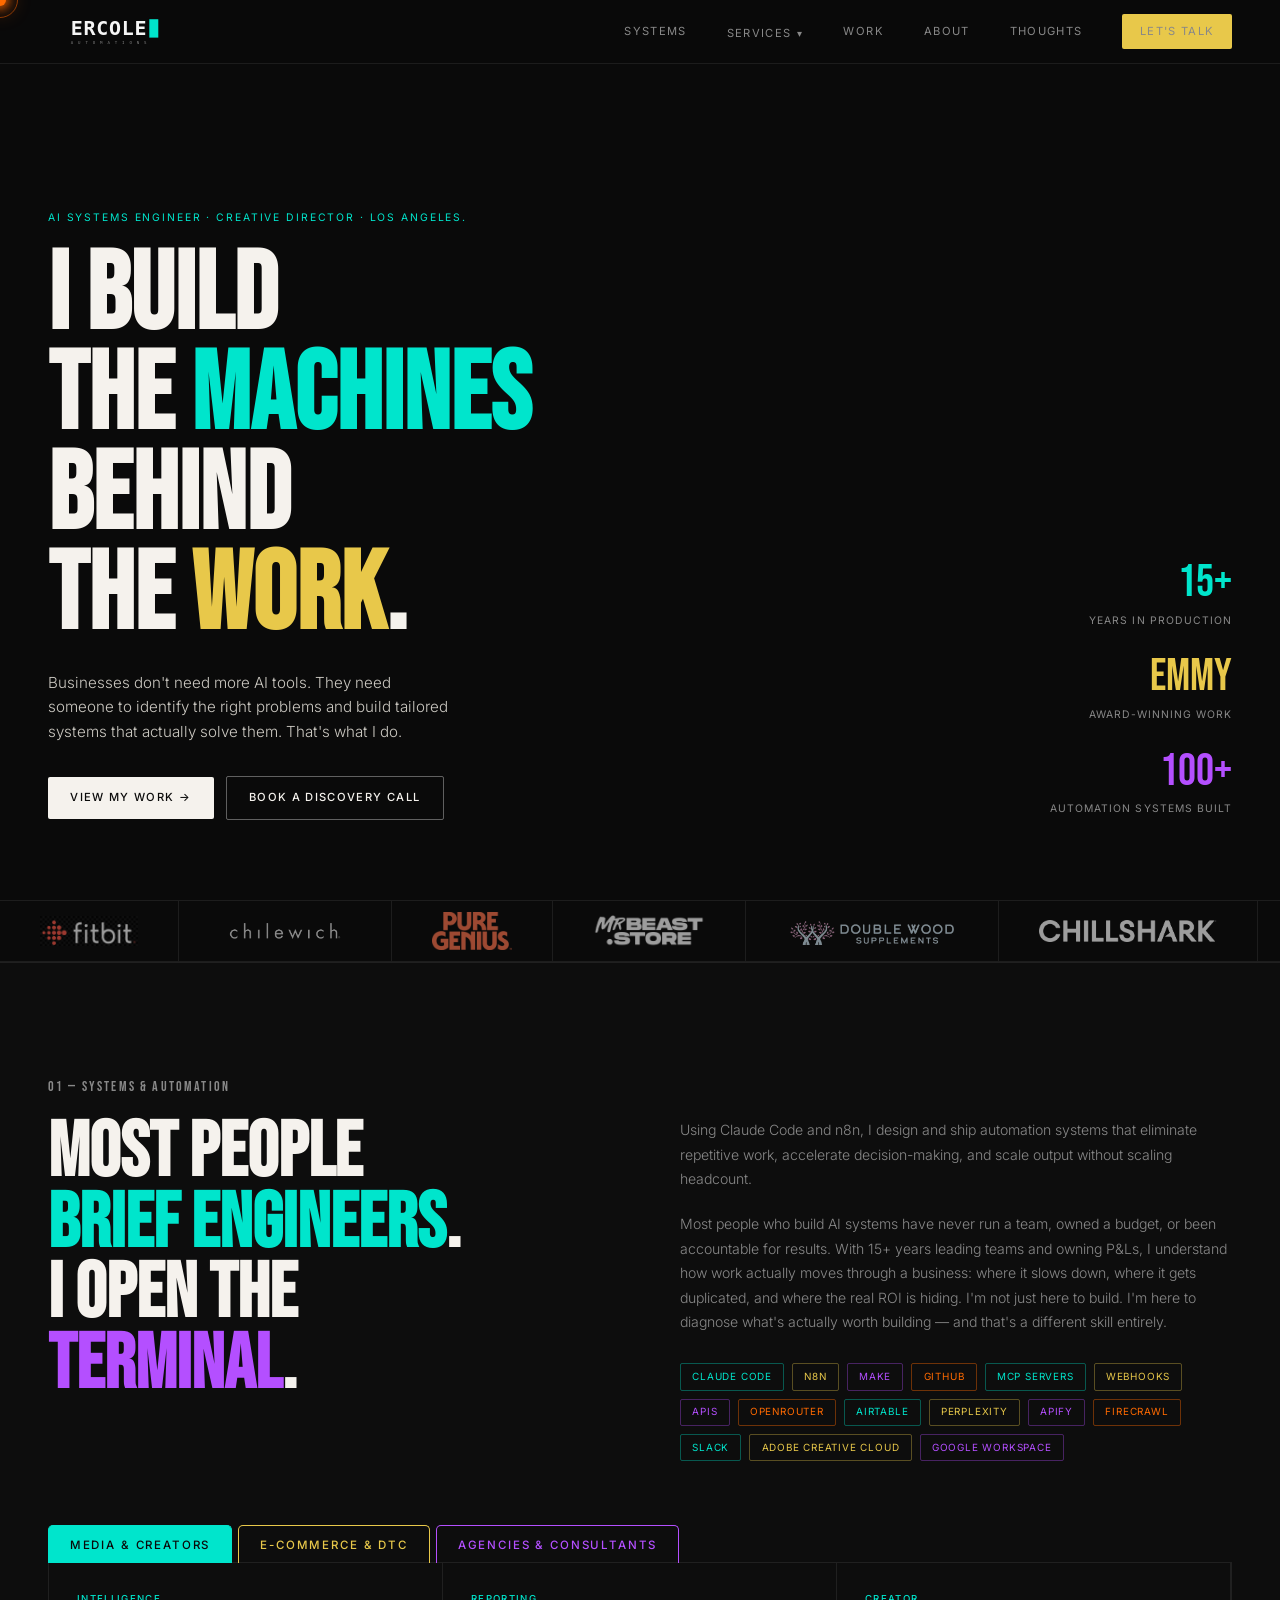
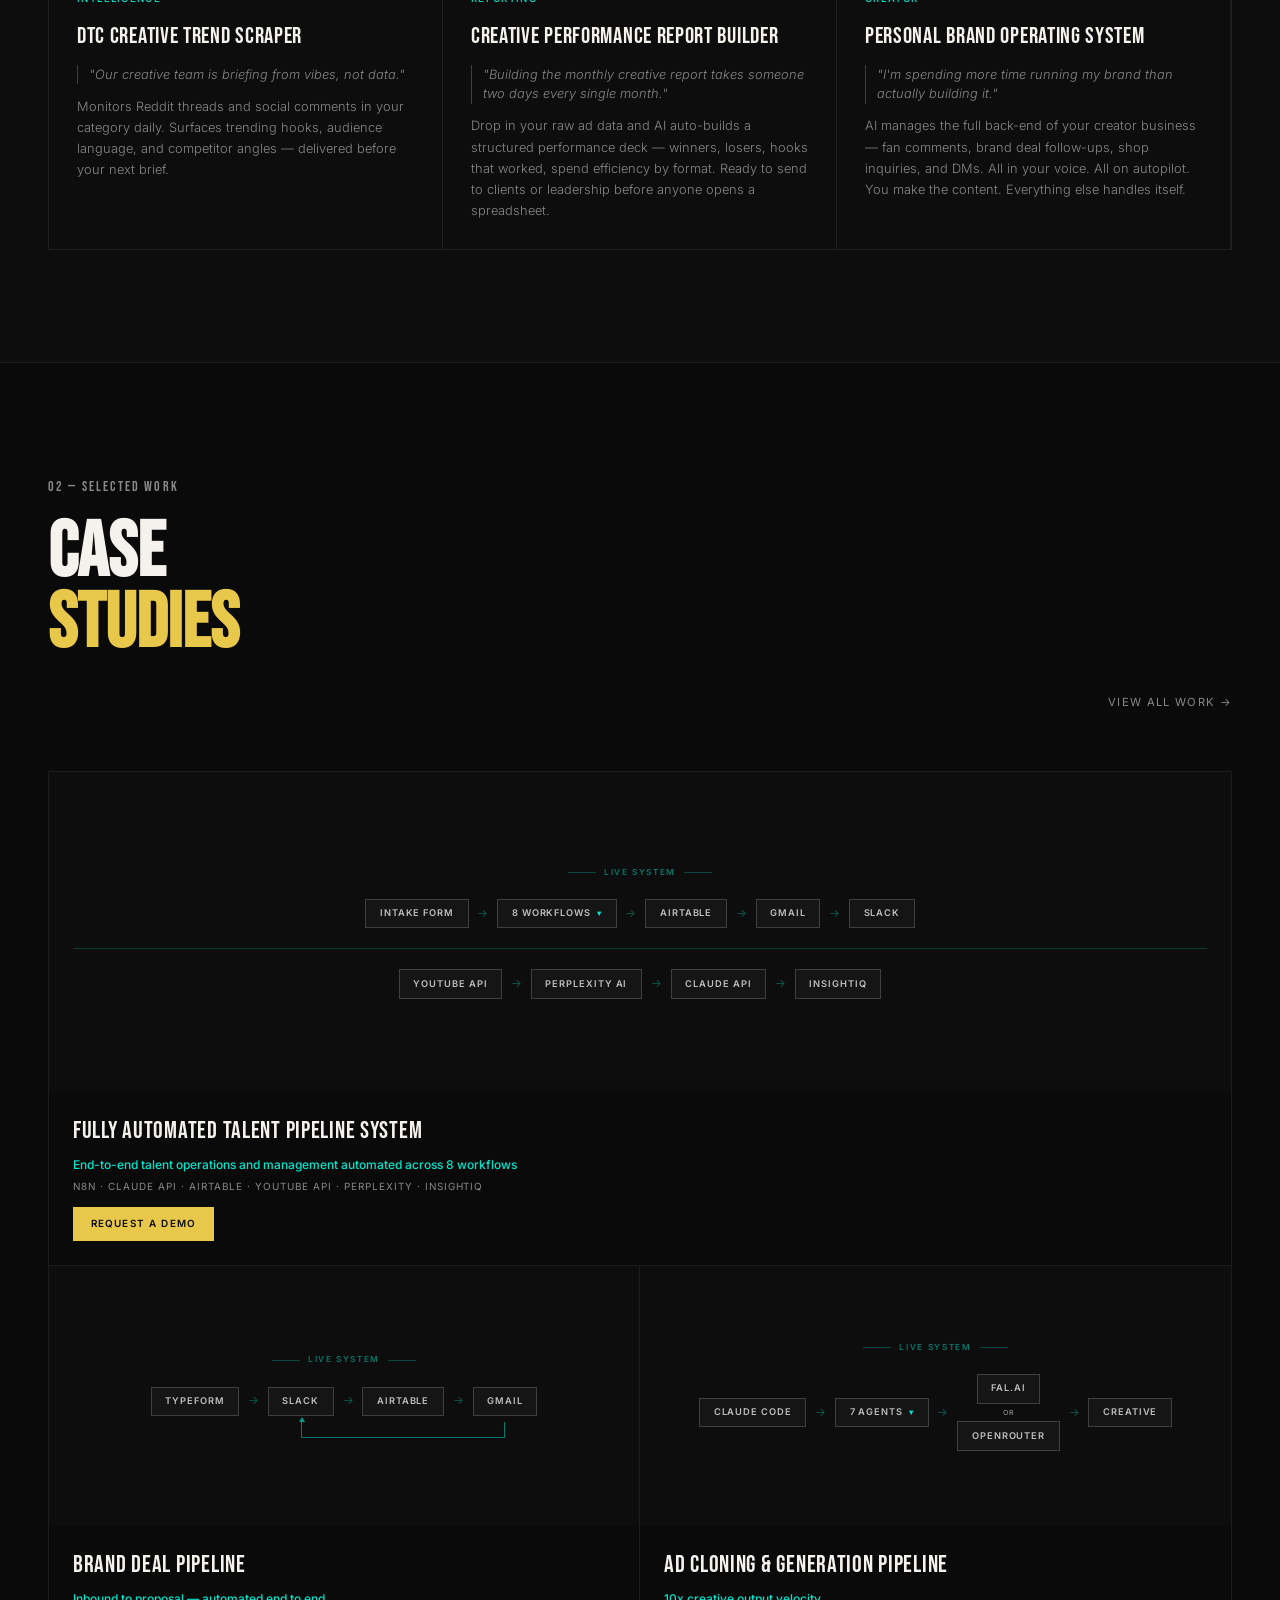
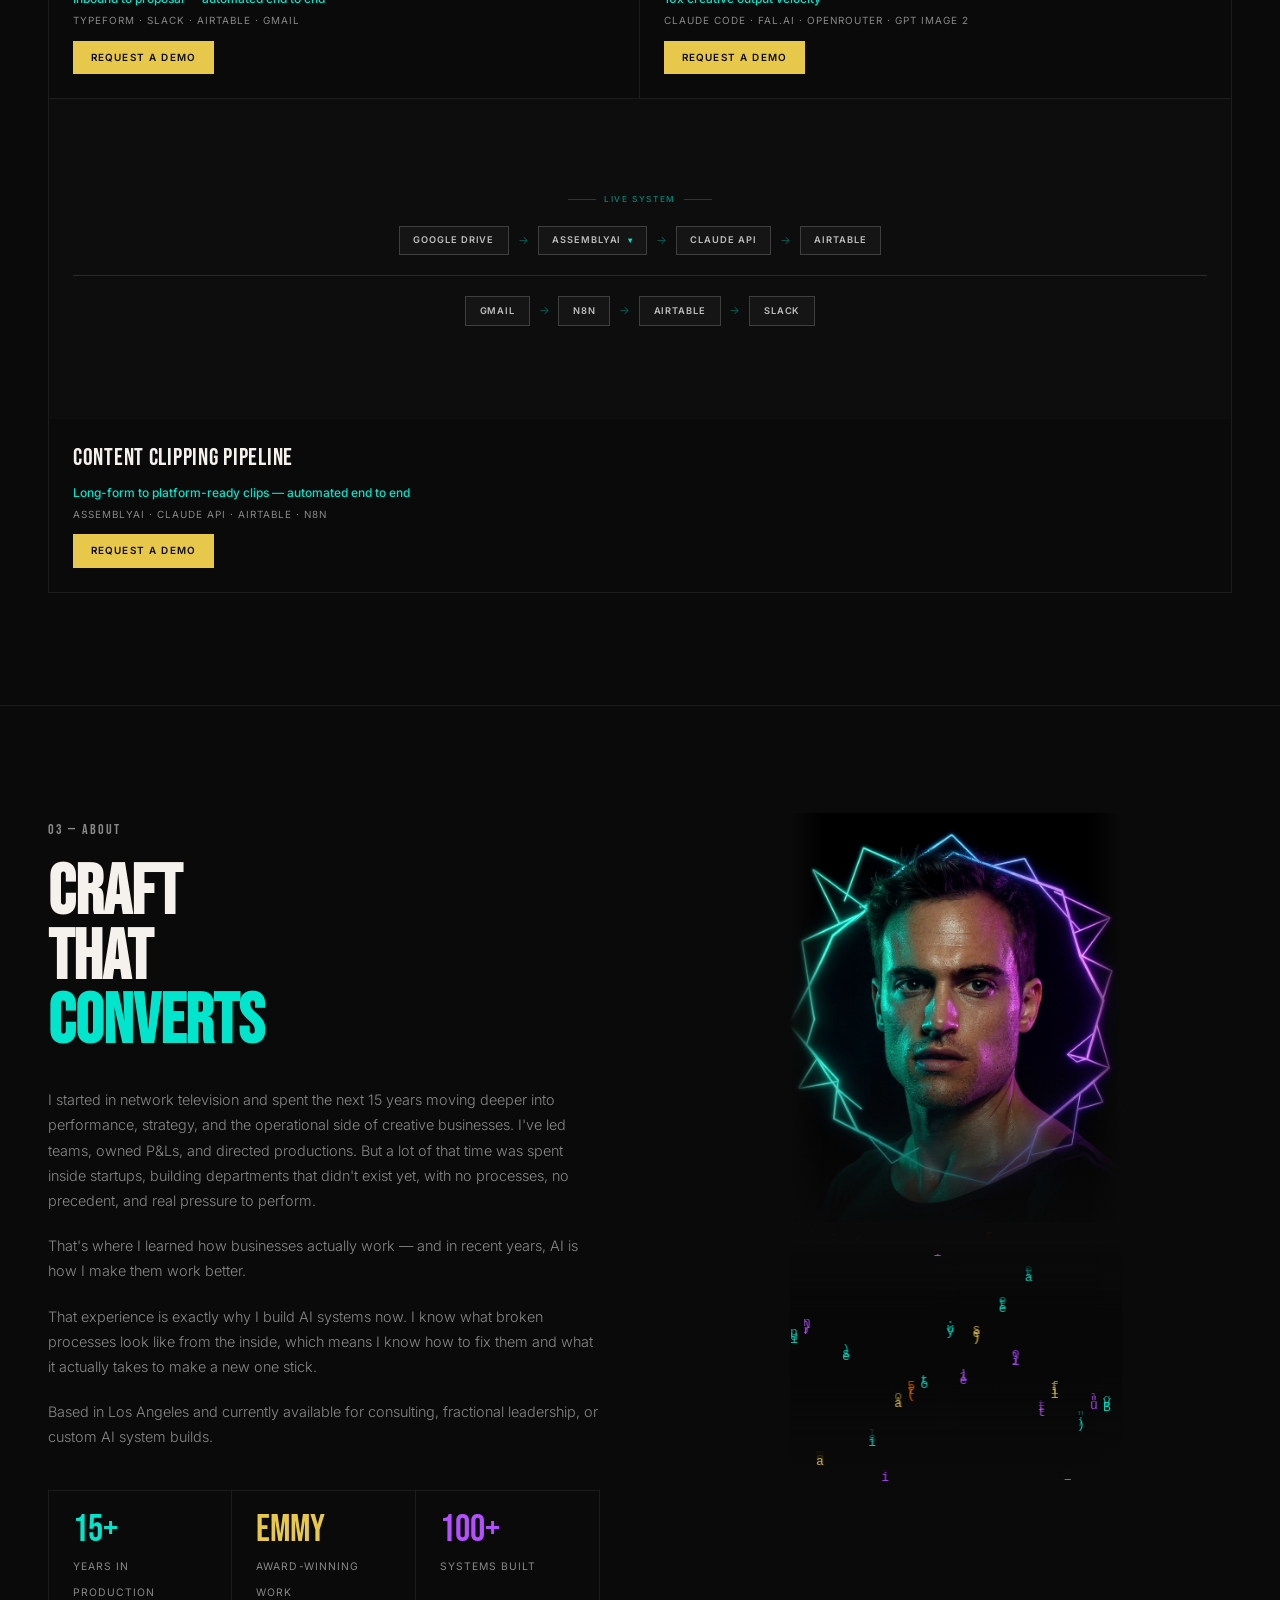
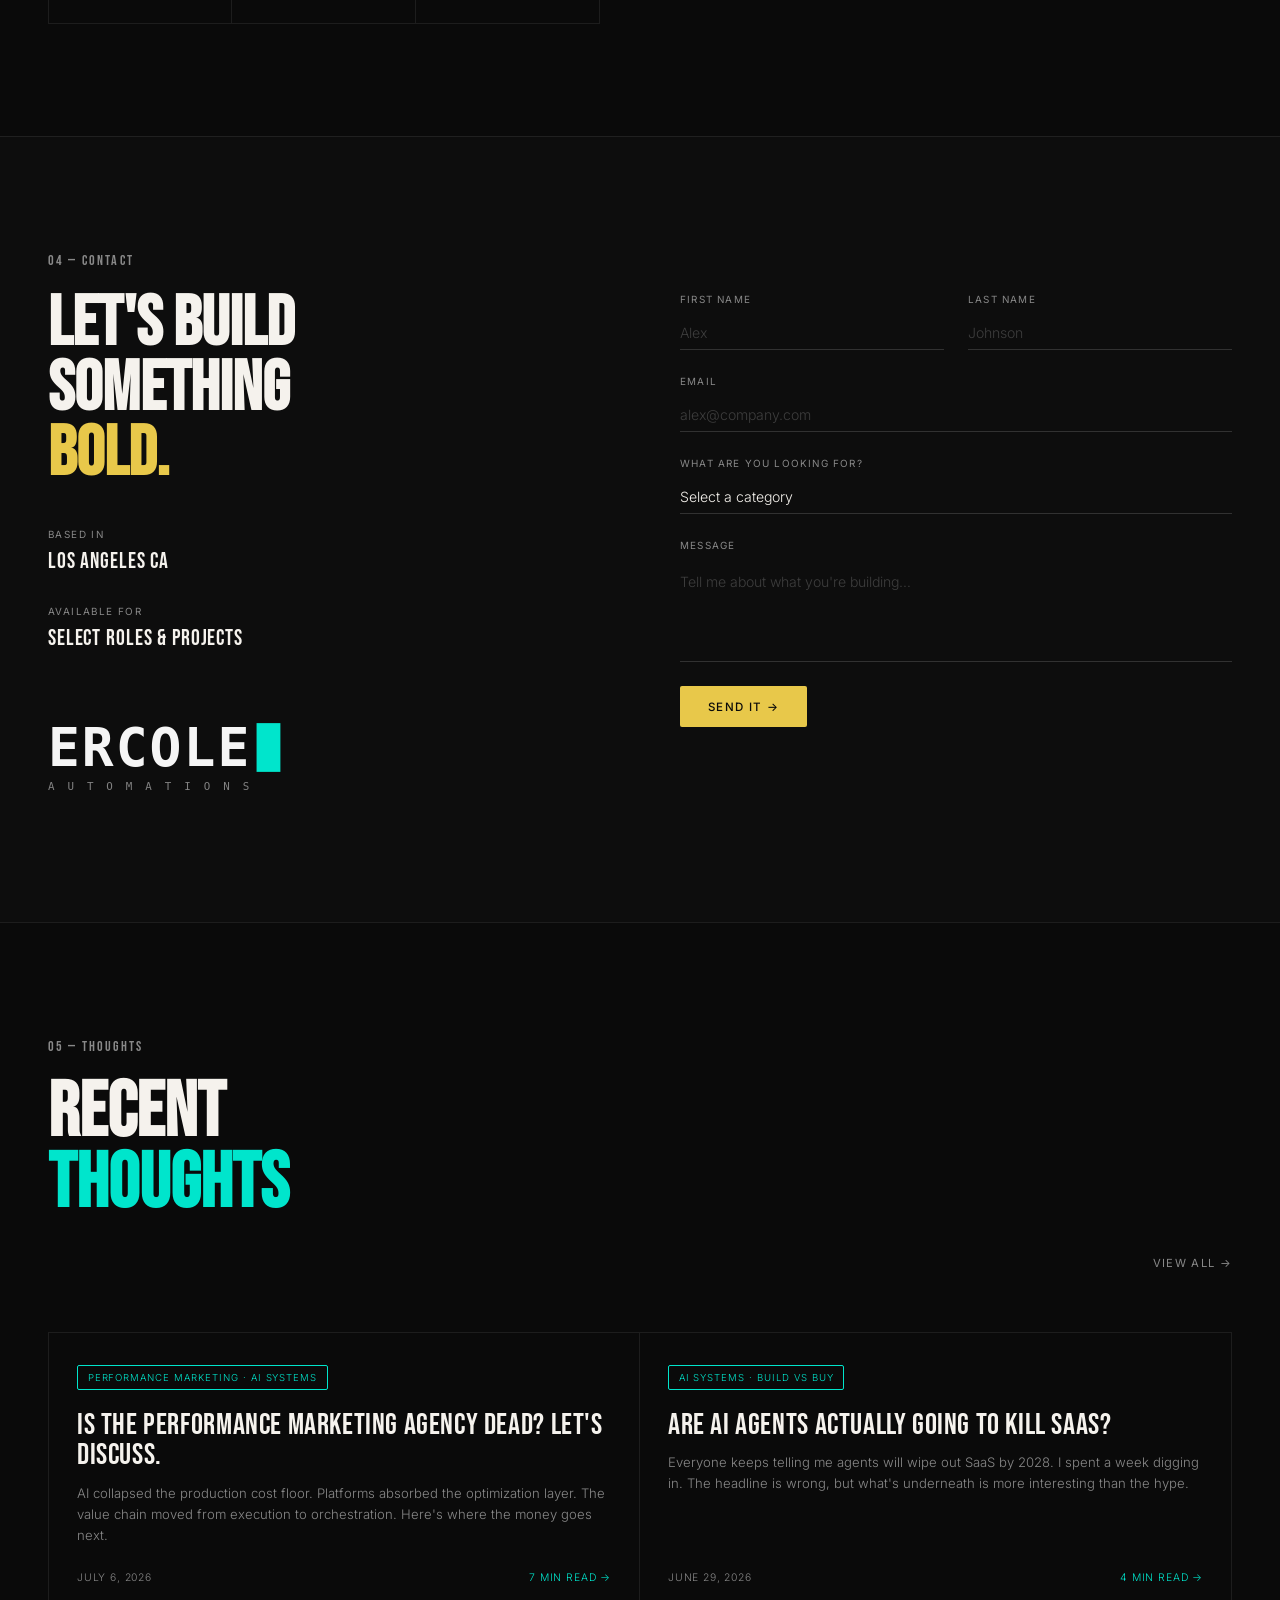
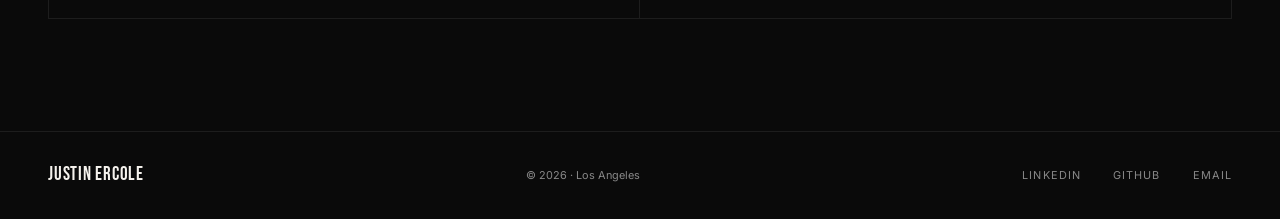
==== commit 470dfef5: "Add "Is the Performance Marketing Agency Dead?" post New storm research post on AI disruption of per" ====
--- a/index.html
+++ b/index.html
@@ -1872,7 +1872,13 @@
       <!-- HOMEPAGE RULE: show AT MOST the 2 most recent posts, newest first.
            When adding a post: prepend its card here, then delete the oldest so only 2 remain.
            Every post also gets a card (newest first) in thoughts/index.html (the full archive). -->
-      <a href="thoughts/ai-agents-vs-saas.html" class="thought-card" style="grid-column: 1 / -1; border-right: none;">
+      <a href="thoughts/future-of-performance-marketing-agencies-ai.html" class="thought-card">
+        <span class="thought-tag">Performance Marketing · AI Systems</span>
+        <div class="thought-title">Is the Performance Marketing Agency Dead? Let's Discuss.</div>
+        <p class="thought-excerpt">AI collapsed the production cost floor. Platforms absorbed the optimization layer. The value chain moved from execution to orchestration. Here's where the money goes next.</p>
+        <div class="thought-meta"><span>July 6, 2026</span><span class="read">7 min read →</span></div>
+      </a>
+      <a href="thoughts/ai-agents-vs-saas.html" class="thought-card">
         <span class="thought-tag">AI Systems · Build vs Buy</span>
         <div class="thought-title">Are AI Agents Actually Going to Kill SaaS?</div>
         <p class="thought-excerpt">Everyone keeps telling me agents will wipe out SaaS by 2028. I spent a week digging in. The headline is wrong, but what's underneath is more interesting than the hype.</p>
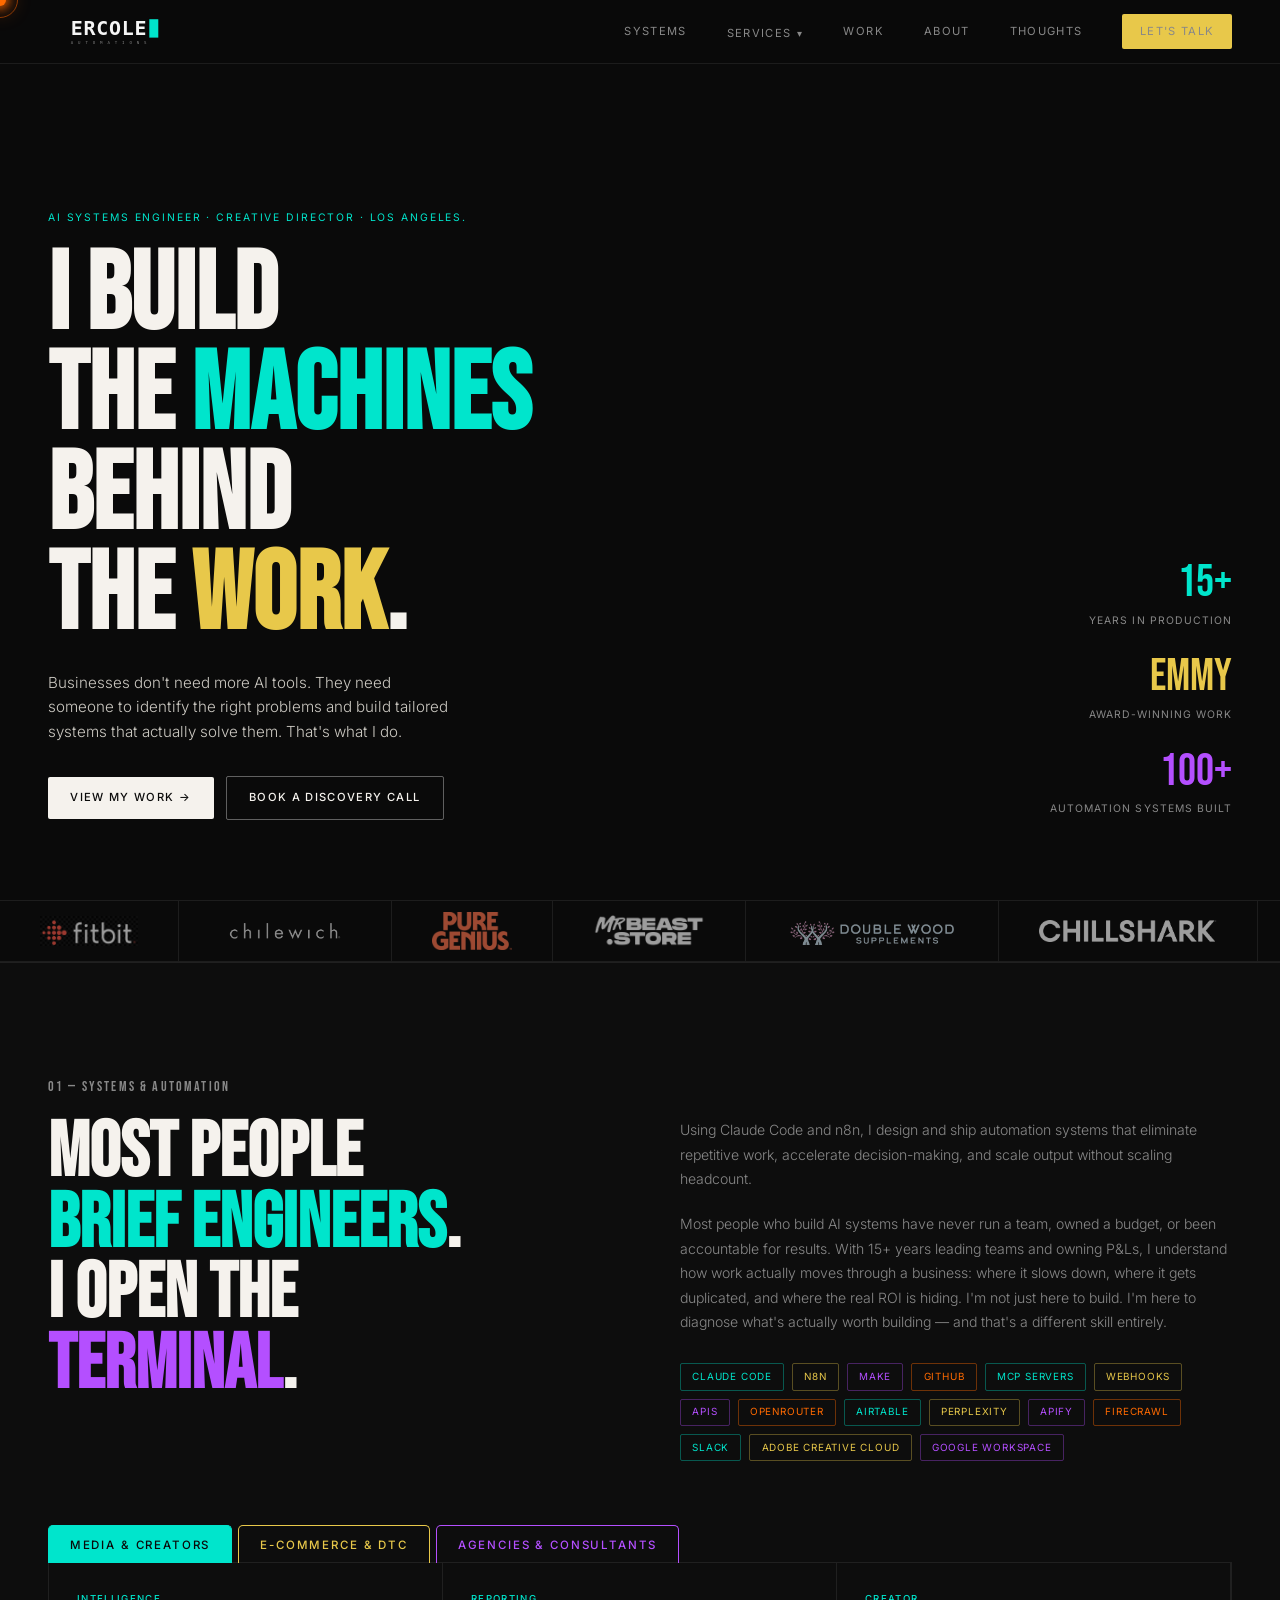
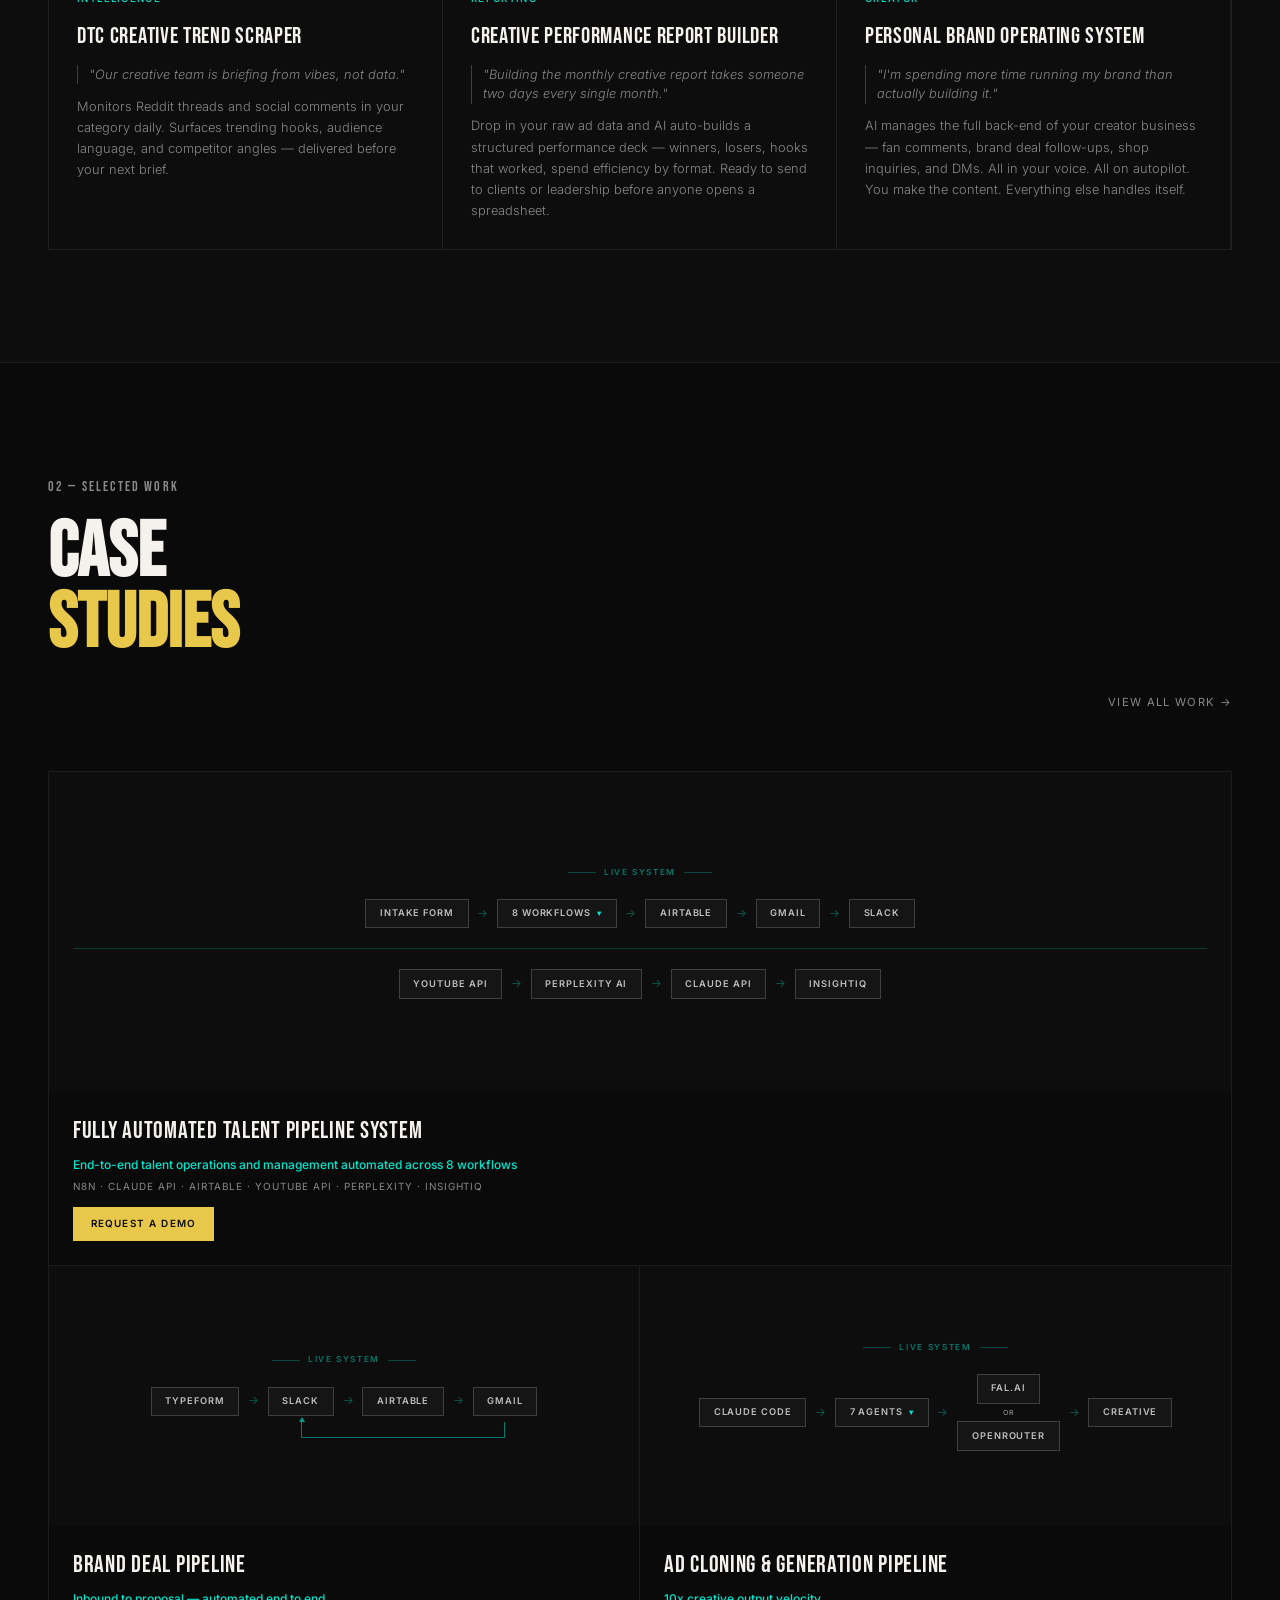
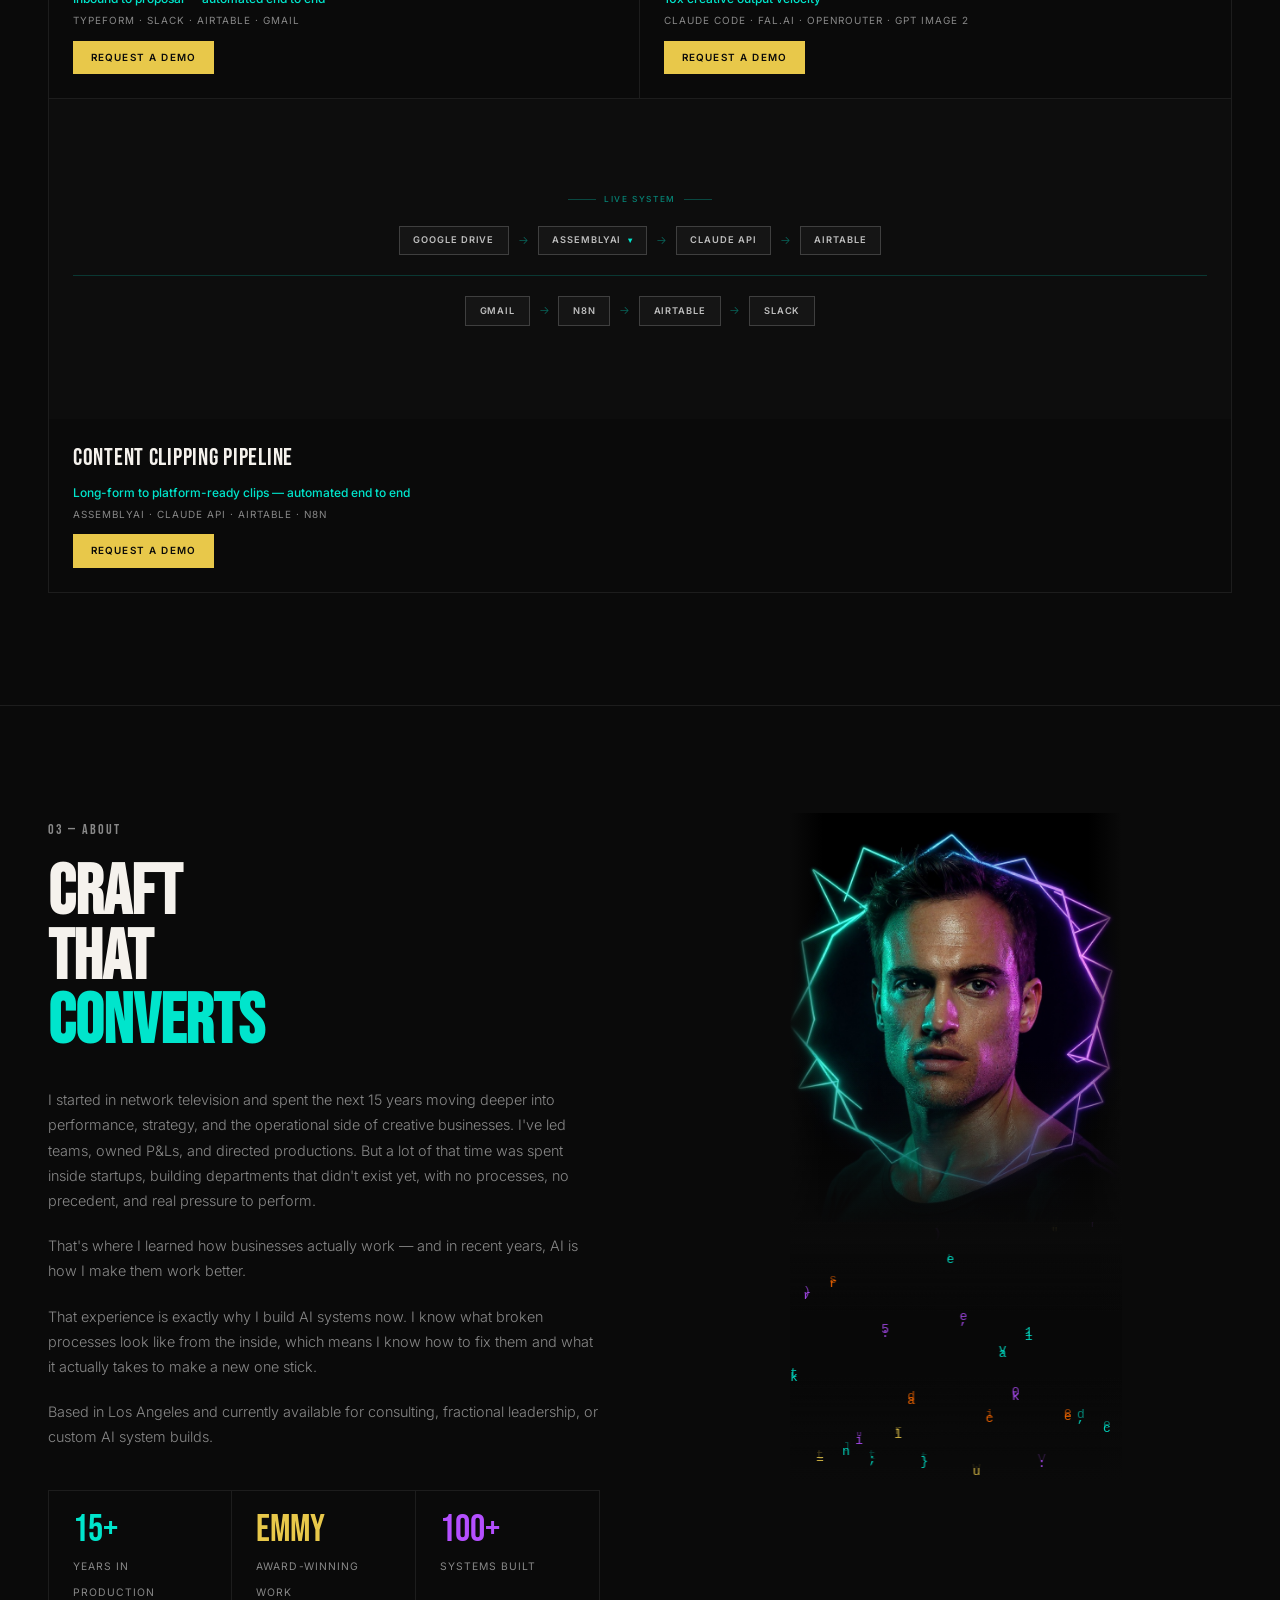
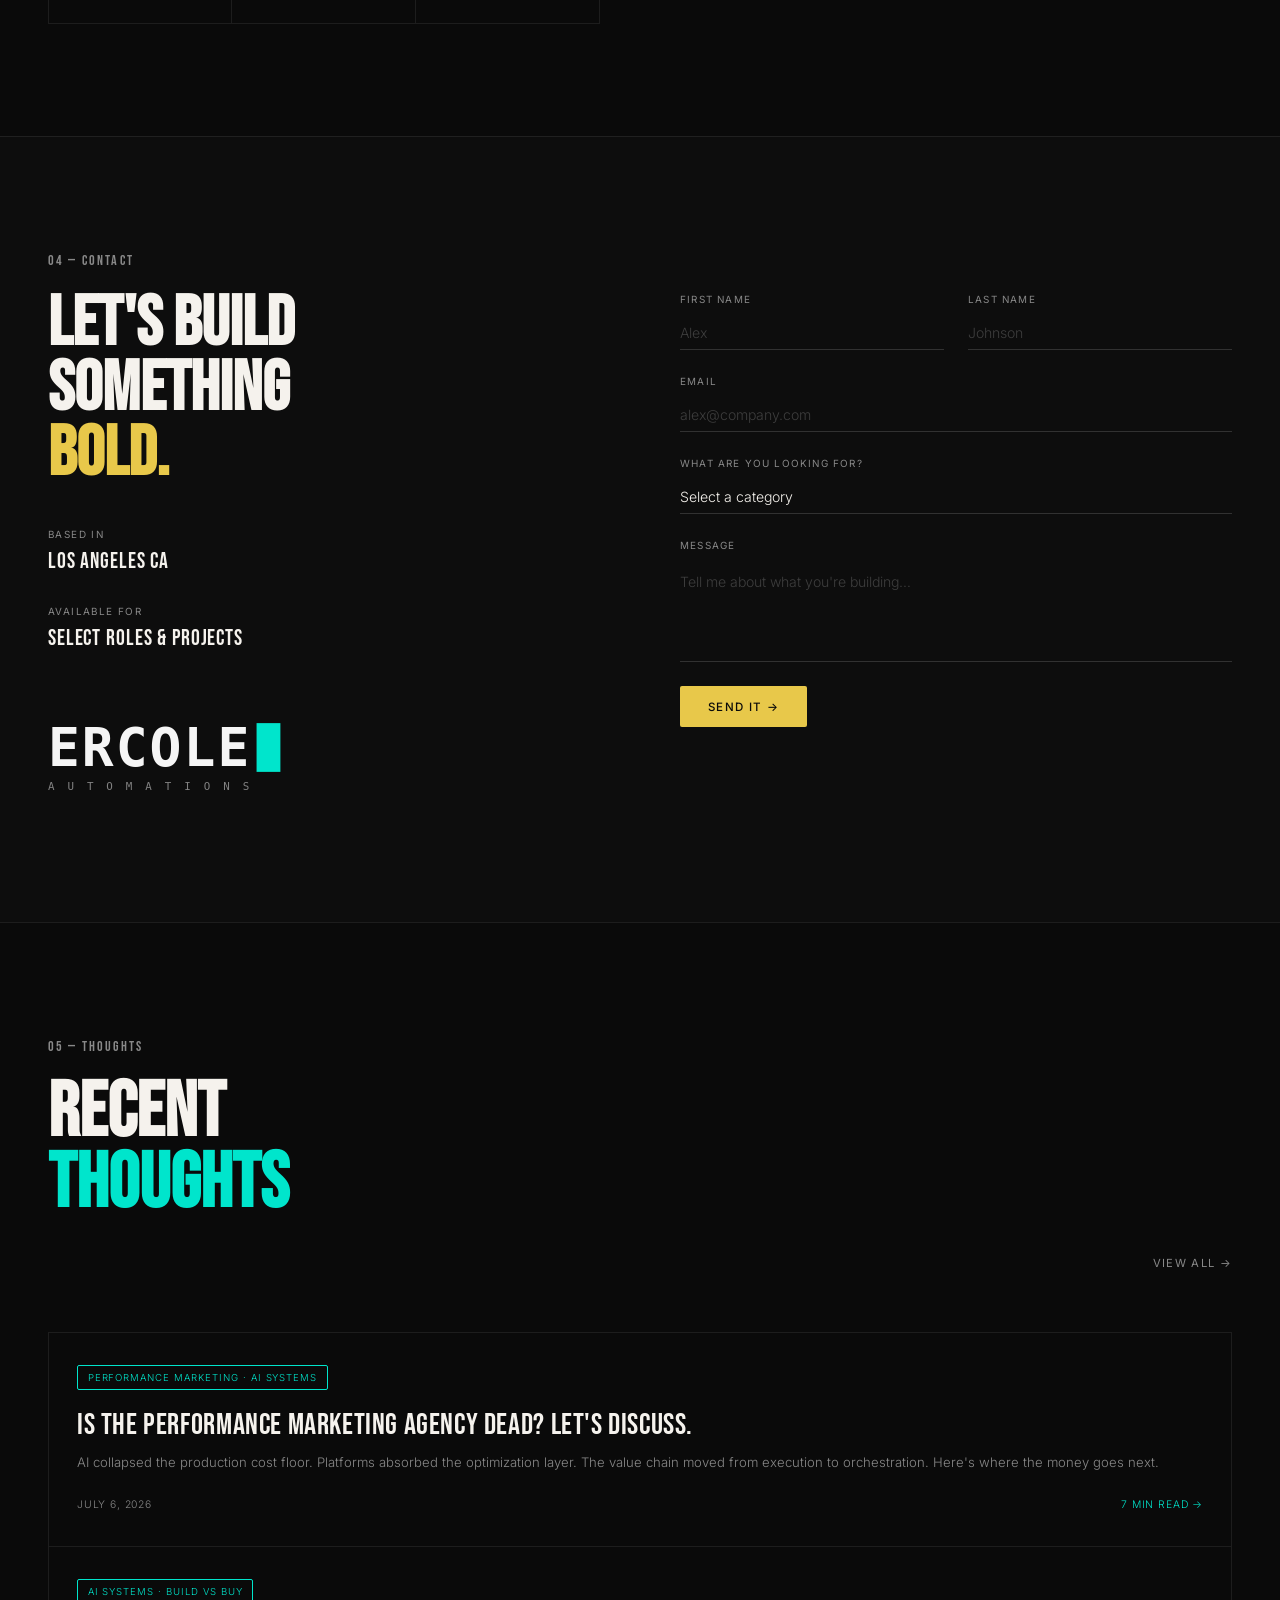
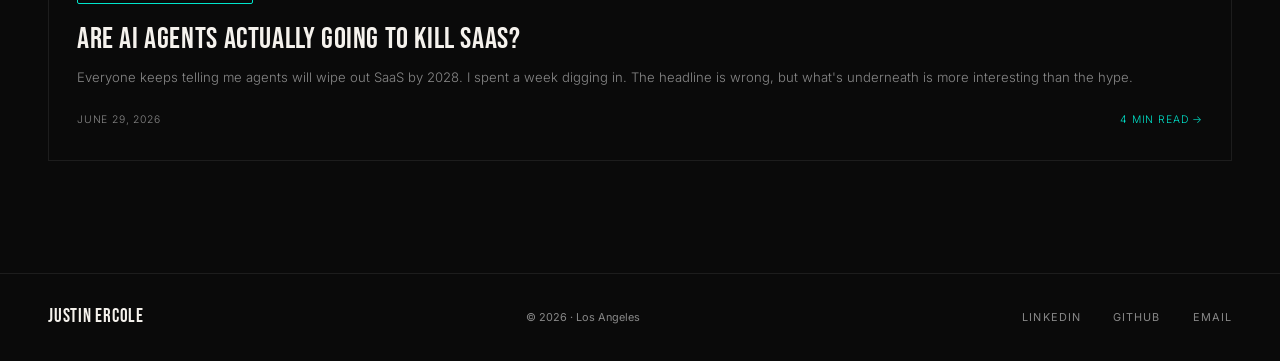
==== commit 1d8cf7c6: "Stack thoughts cards vertically on homepage Switch thoughts grid from 2-column side-by-side to full-" ====
--- a/index.html
+++ b/index.html
@@ -378,8 +378,8 @@
     #thoughts { background: var(--bg); border-top: 0.5px solid var(--border); }
 
     .thoughts-grid {
-      display: grid;
-      grid-template-columns: repeat(2, 1fr);
+      display: flex;
+      flex-direction: column;
       border: 0.5px solid var(--border);
     }
 
@@ -387,15 +387,12 @@
       display: flex;
       flex-direction: column;
       padding: 2rem 1.75rem;
-      border-right: 0.5px solid var(--border);
       border-bottom: 0.5px solid var(--border);
       text-decoration: none;
       color: var(--text);
       transition: background 0.2s;
     }
 
-    .thought-card:nth-child(2n) { border-right: none; }
-    .thought-card:nth-last-child(-n+2):nth-child(odd),
     .thought-card:last-child { border-bottom: none; }
     .thought-card:hover { background: var(--card-hover); }
 
@@ -1338,8 +1335,6 @@
       .work-grid { grid-template-columns: 1fr; }
       .work-card:nth-child(n) { border-right: none; border-bottom: 0.5px solid var(--border); }
       .work-card:last-child { border-bottom: none; }
-      .thoughts-grid { grid-template-columns: 1fr; }
-      .thought-card:nth-child(n) { border-right: none; border-bottom: 0.5px solid var(--border); }
       .thought-card:last-child { border-bottom: none; }
       .systems-intro { grid-template-columns: 1fr; gap: 2.5rem; }
       .systems-grid { grid-auto-columns: 82%; }
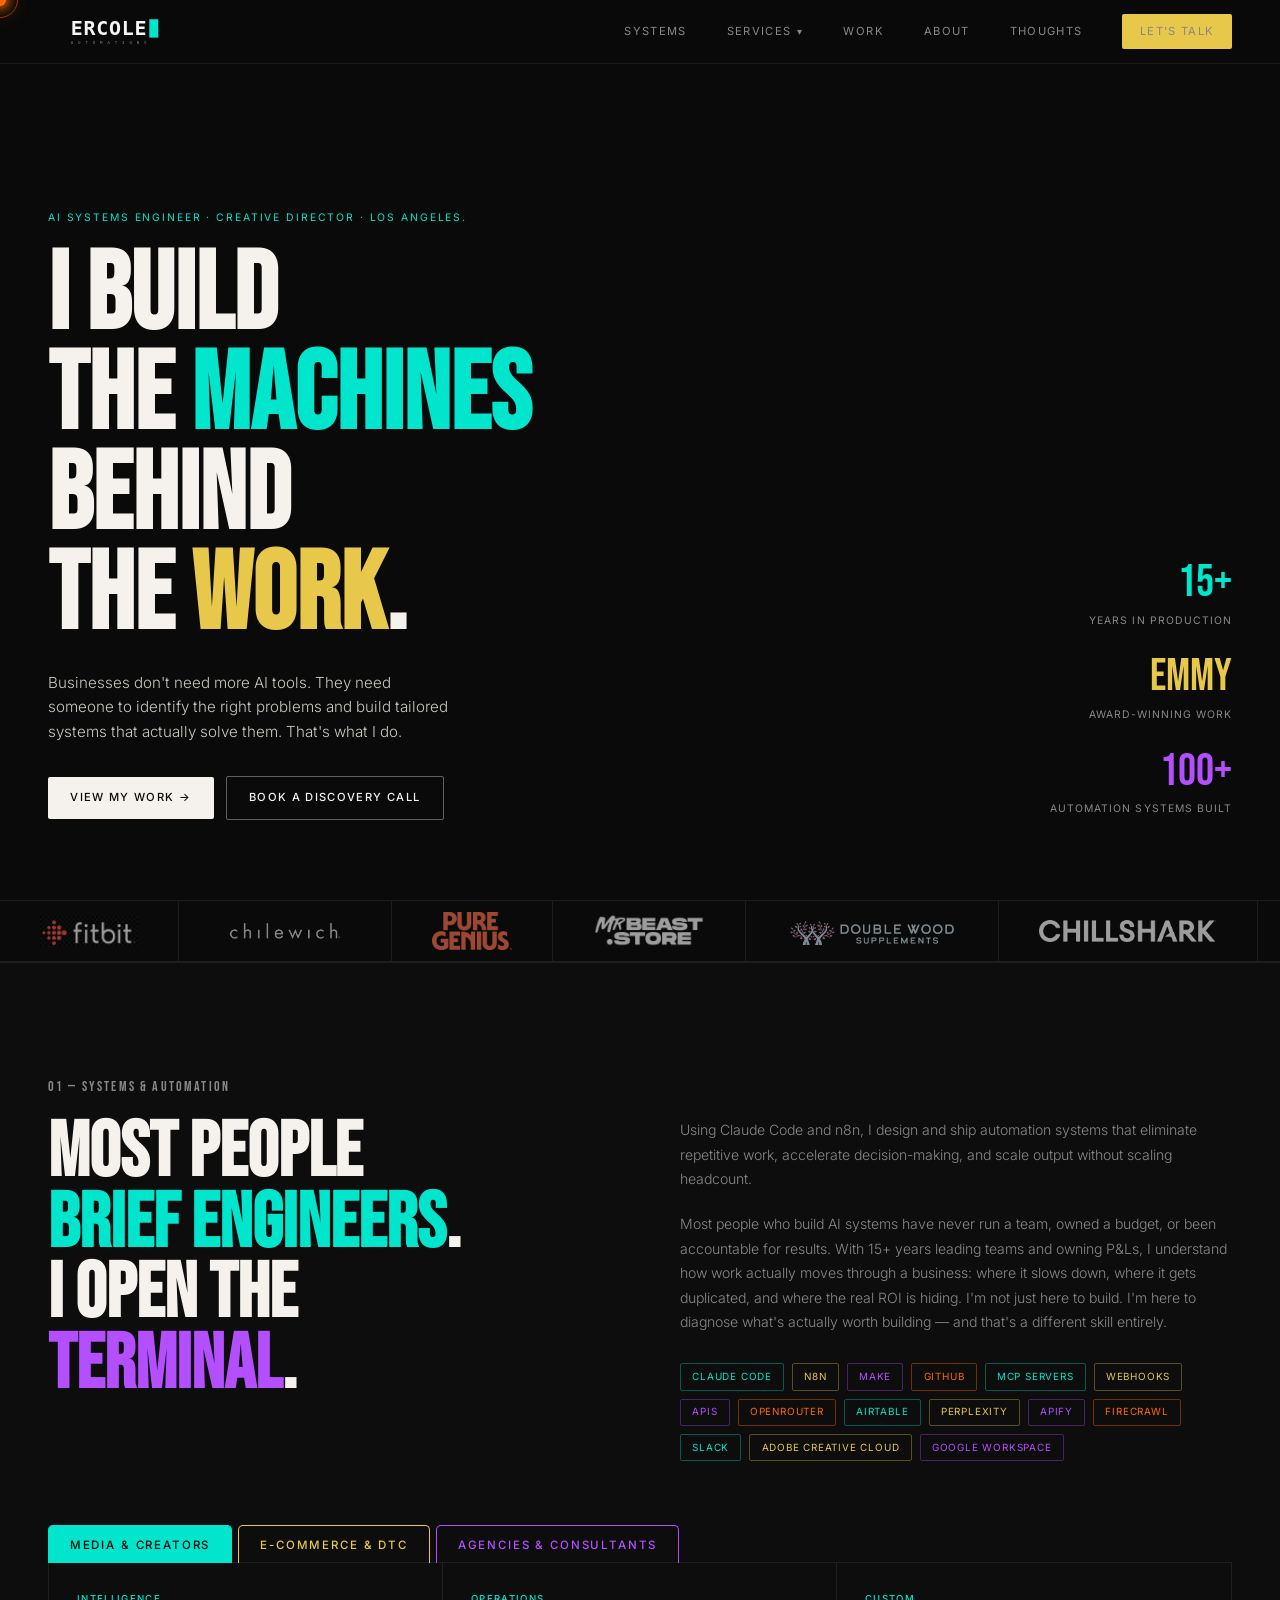
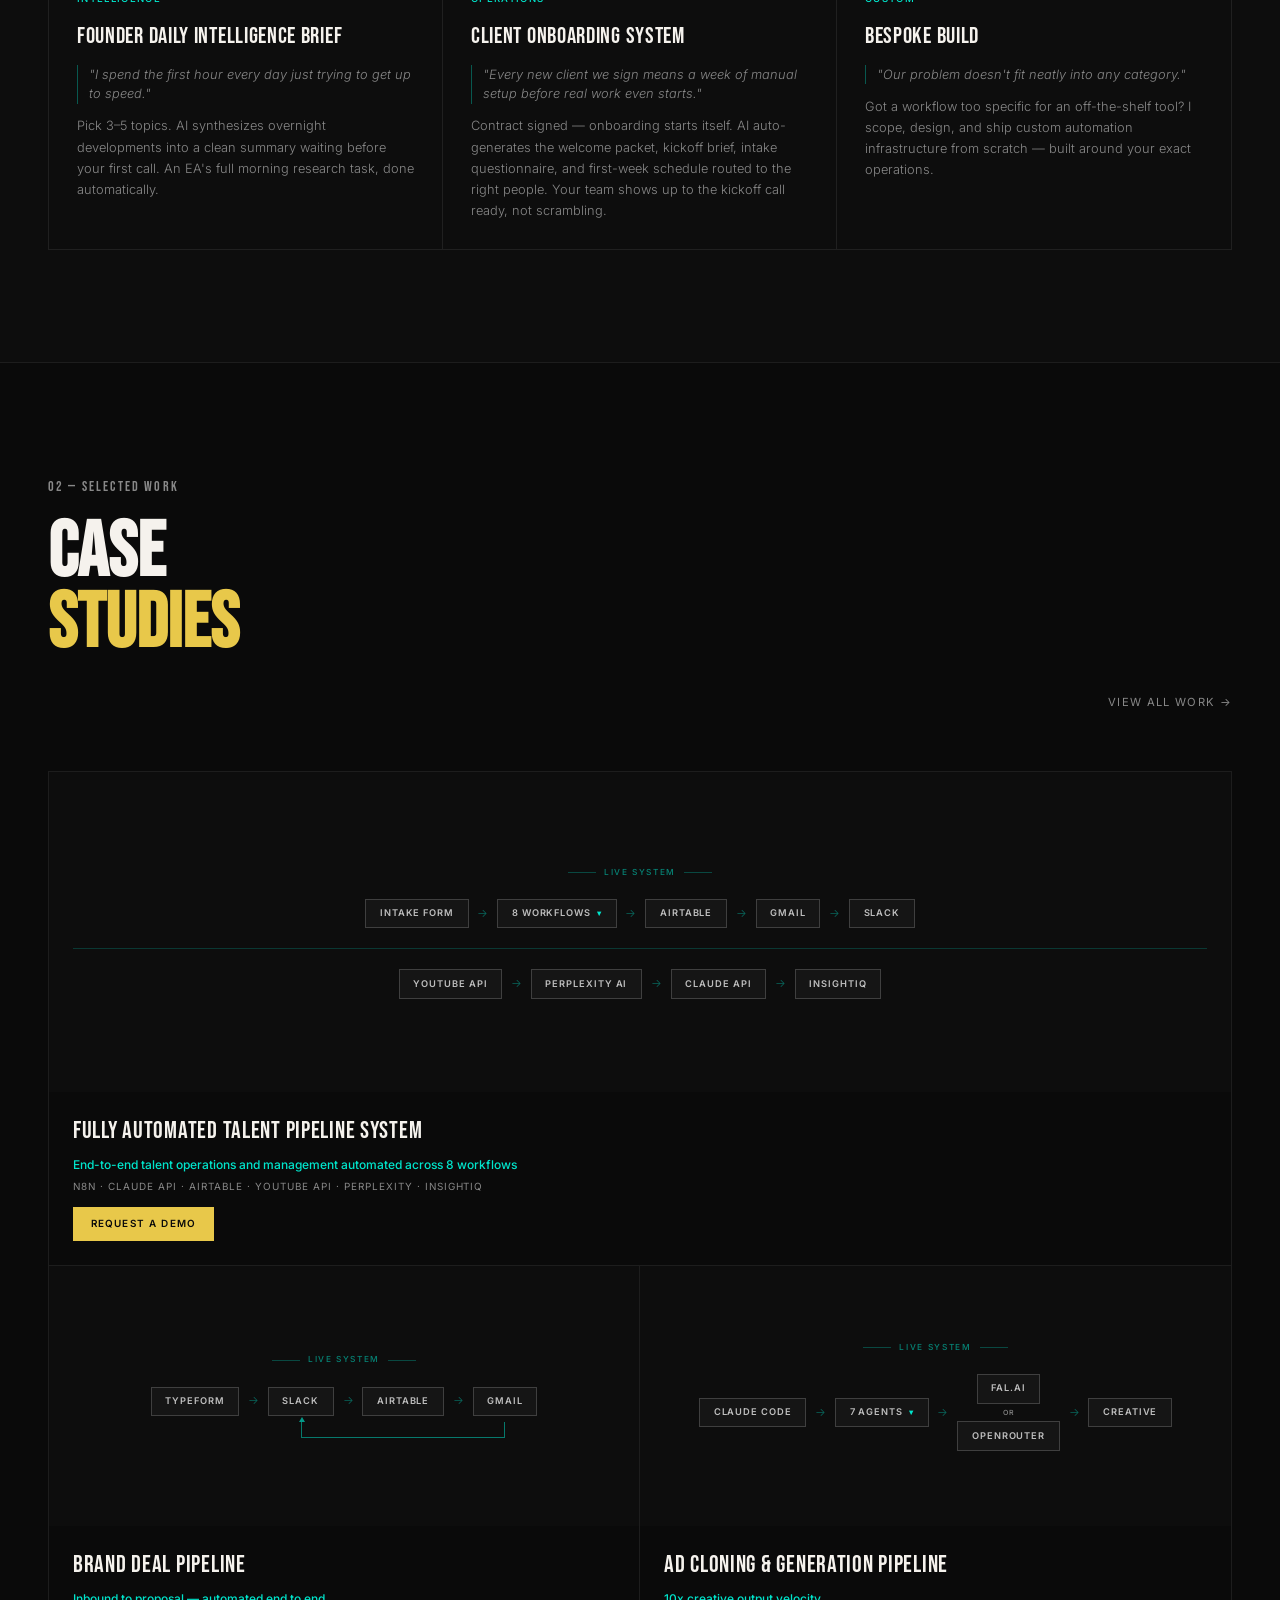
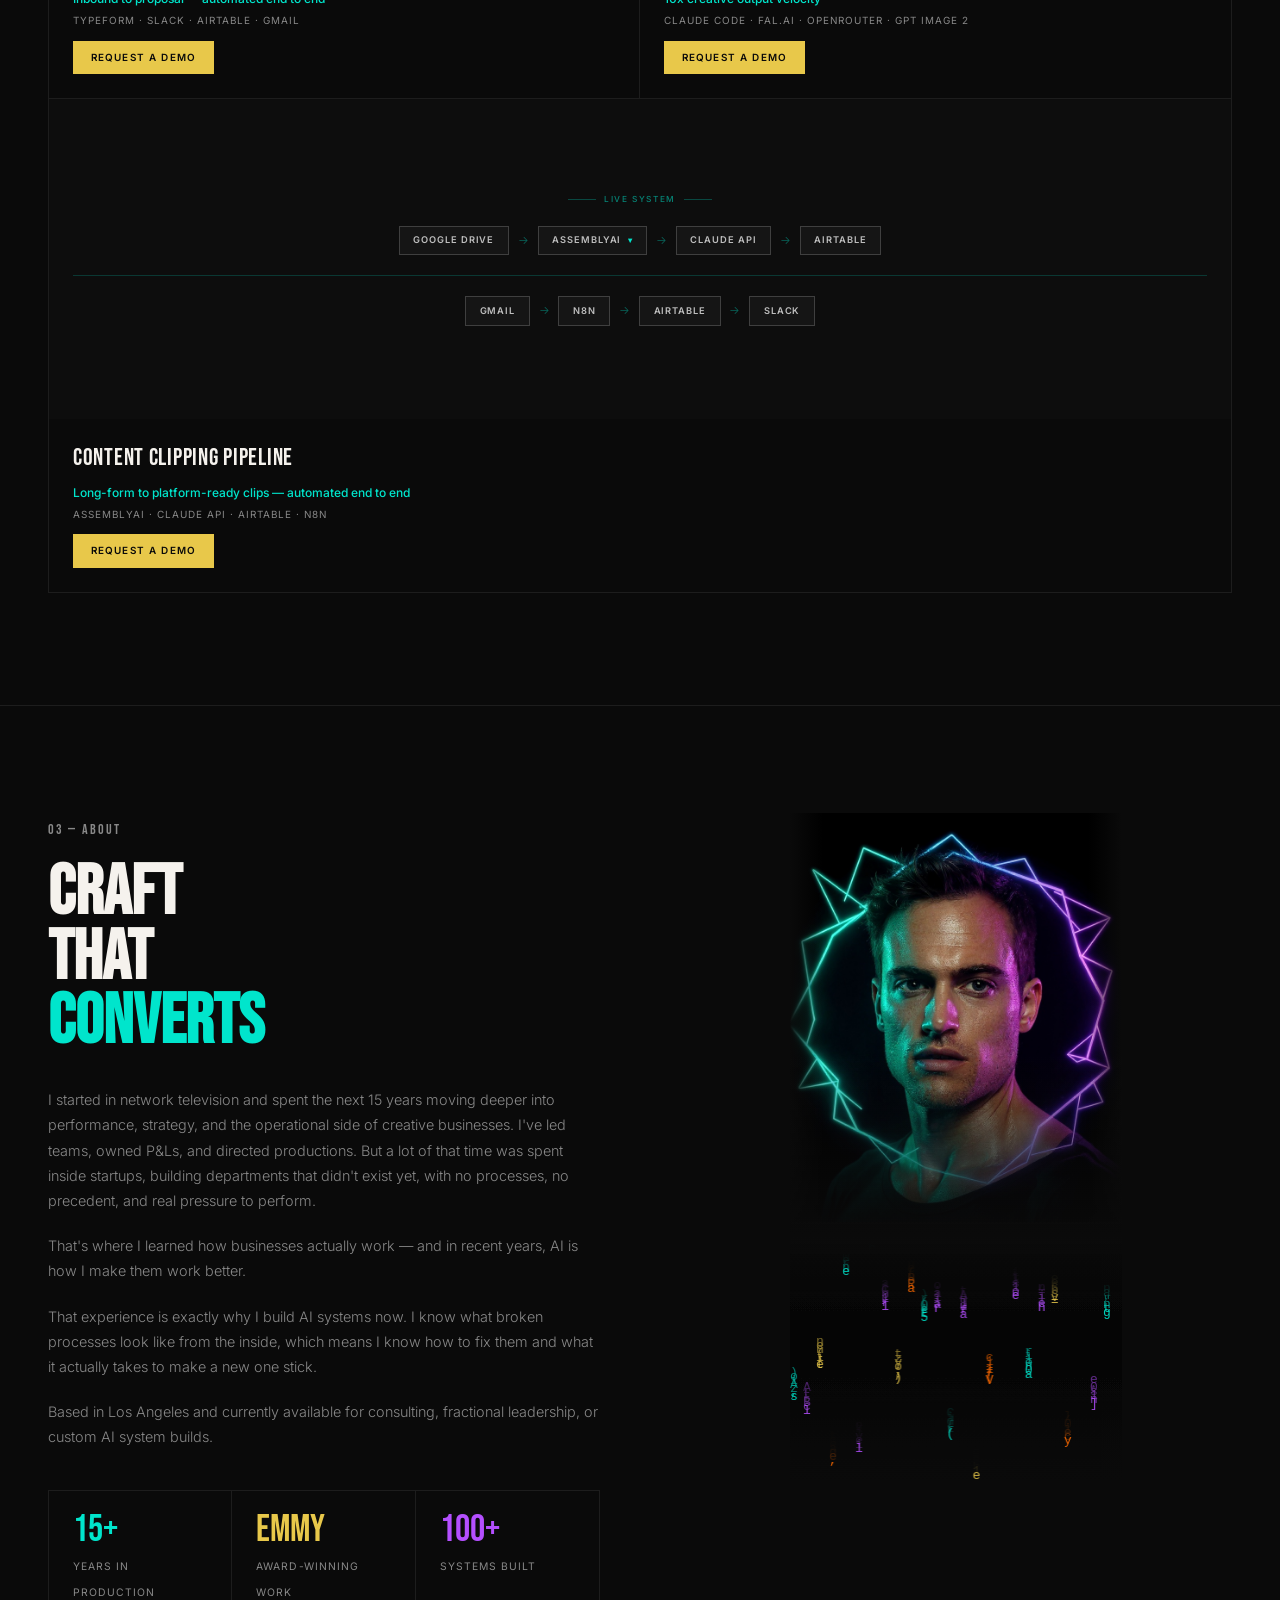
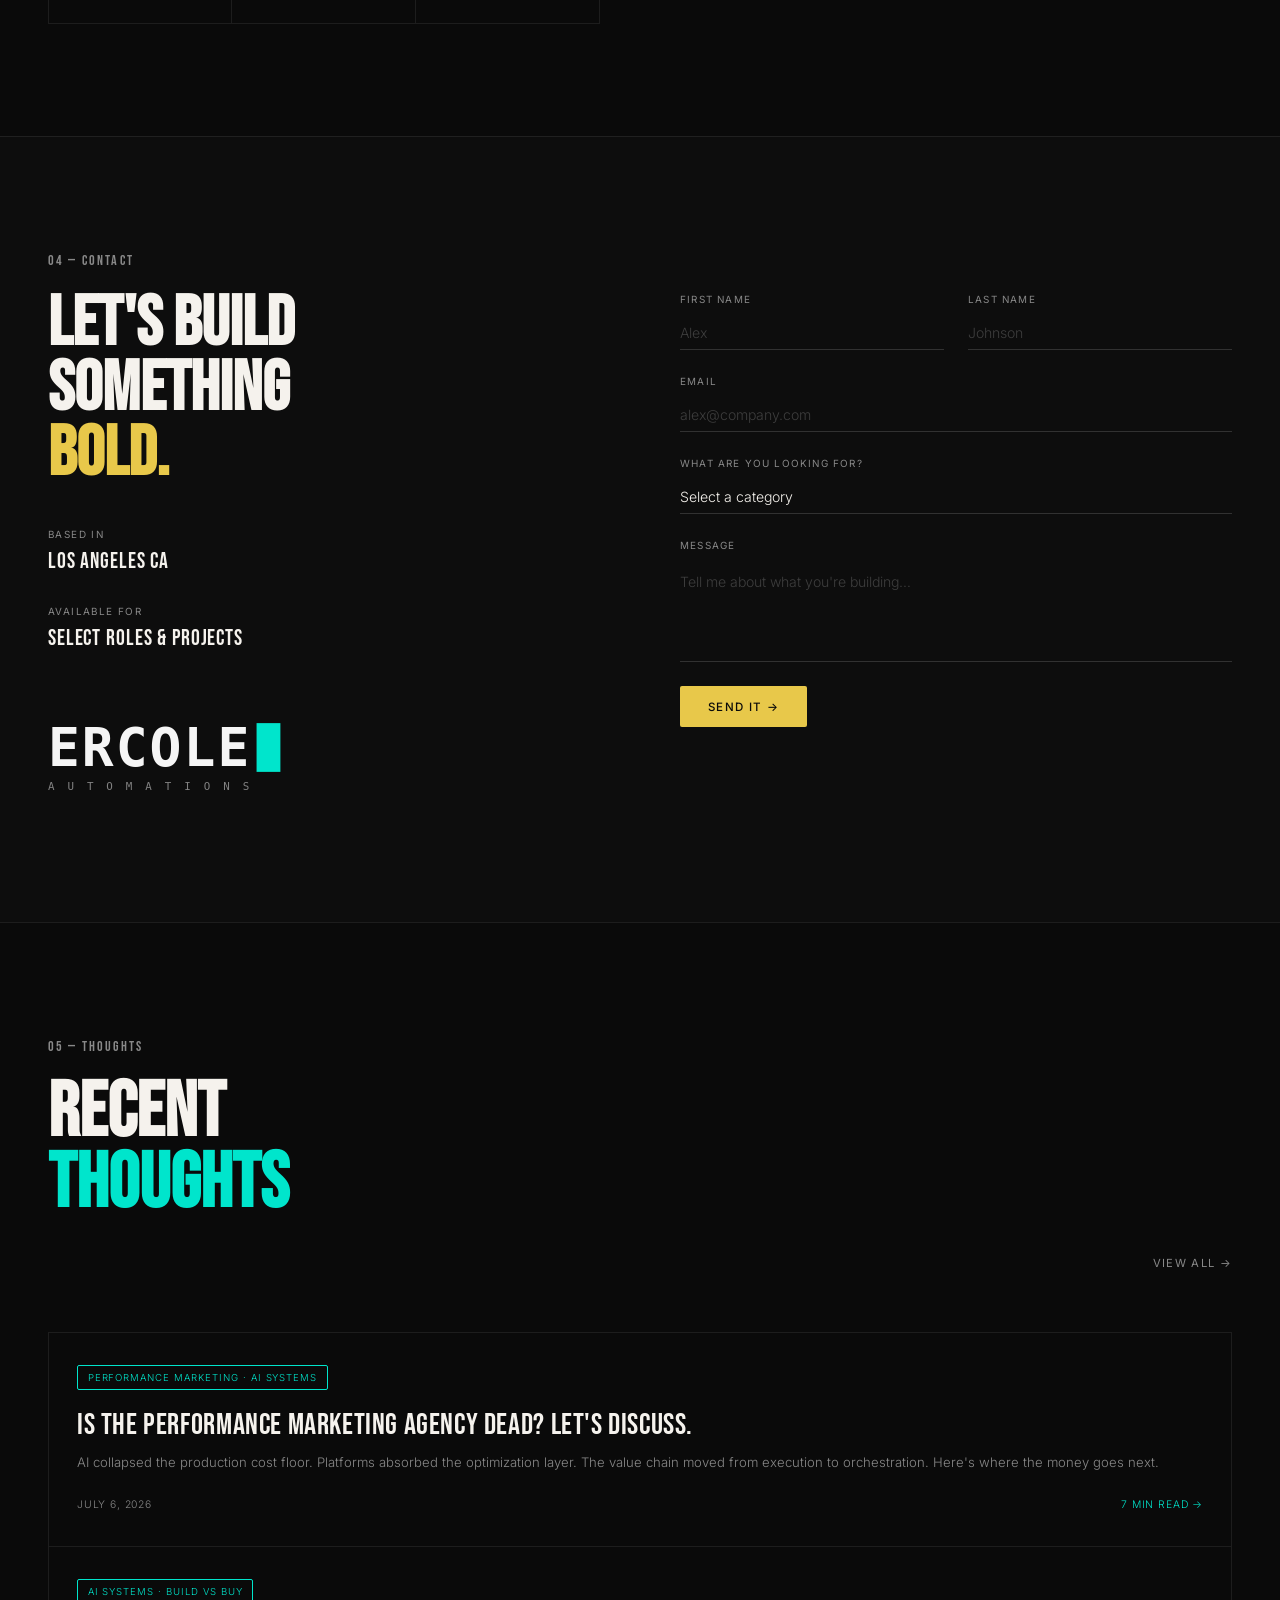
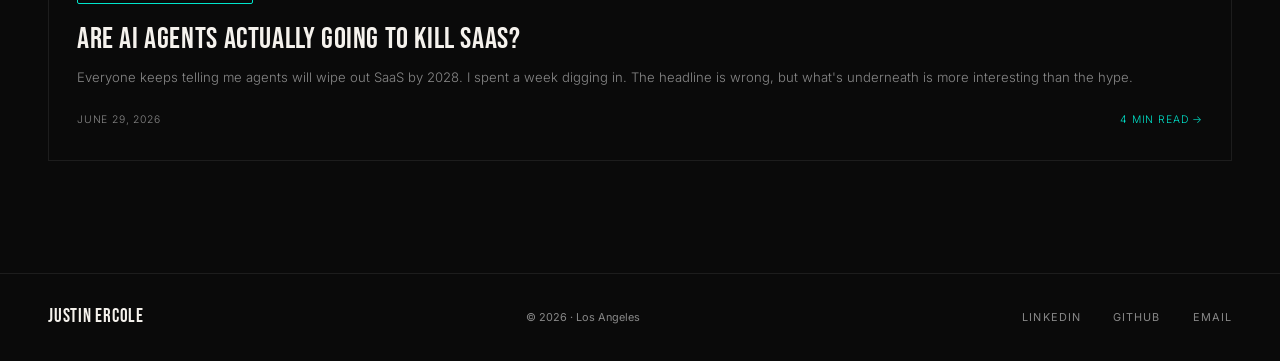
==== commit 652ab0b1: "fix(nav): vertically align Services dropdown with sibling links The .nav-dropdown wrapper div fell b" ====
--- a/index.html
+++ b/index.html
@@ -105,7 +105,7 @@
     .nav-links a:hover { color: var(--text); }
 
     /* Services dropdown */
-    .nav-dropdown { position: relative; }
+    .nav-dropdown { position: relative; display: flex; align-items: center; }
     .nav-dropdown-toggle { display: inline-flex; align-items: center; gap: 0.35rem; cursor: pointer; }
     .nav-dropdown .caret { font-size: 0.85em; transition: transform 0.2s; }
     .nav-dropdown:hover .caret { transform: rotate(180deg); }
@@ -1309,7 +1309,7 @@
         padding: 1.5rem;
       }
       .nav-links.open { display: flex; }
-      .nav-dropdown { width: 100%; }
+      .nav-dropdown { width: 100%; display: block; }
       .nav-dropdown::before { display: none; }
       .nav-dropdown .caret { display: none; }
       .nav-dropdown-menu {
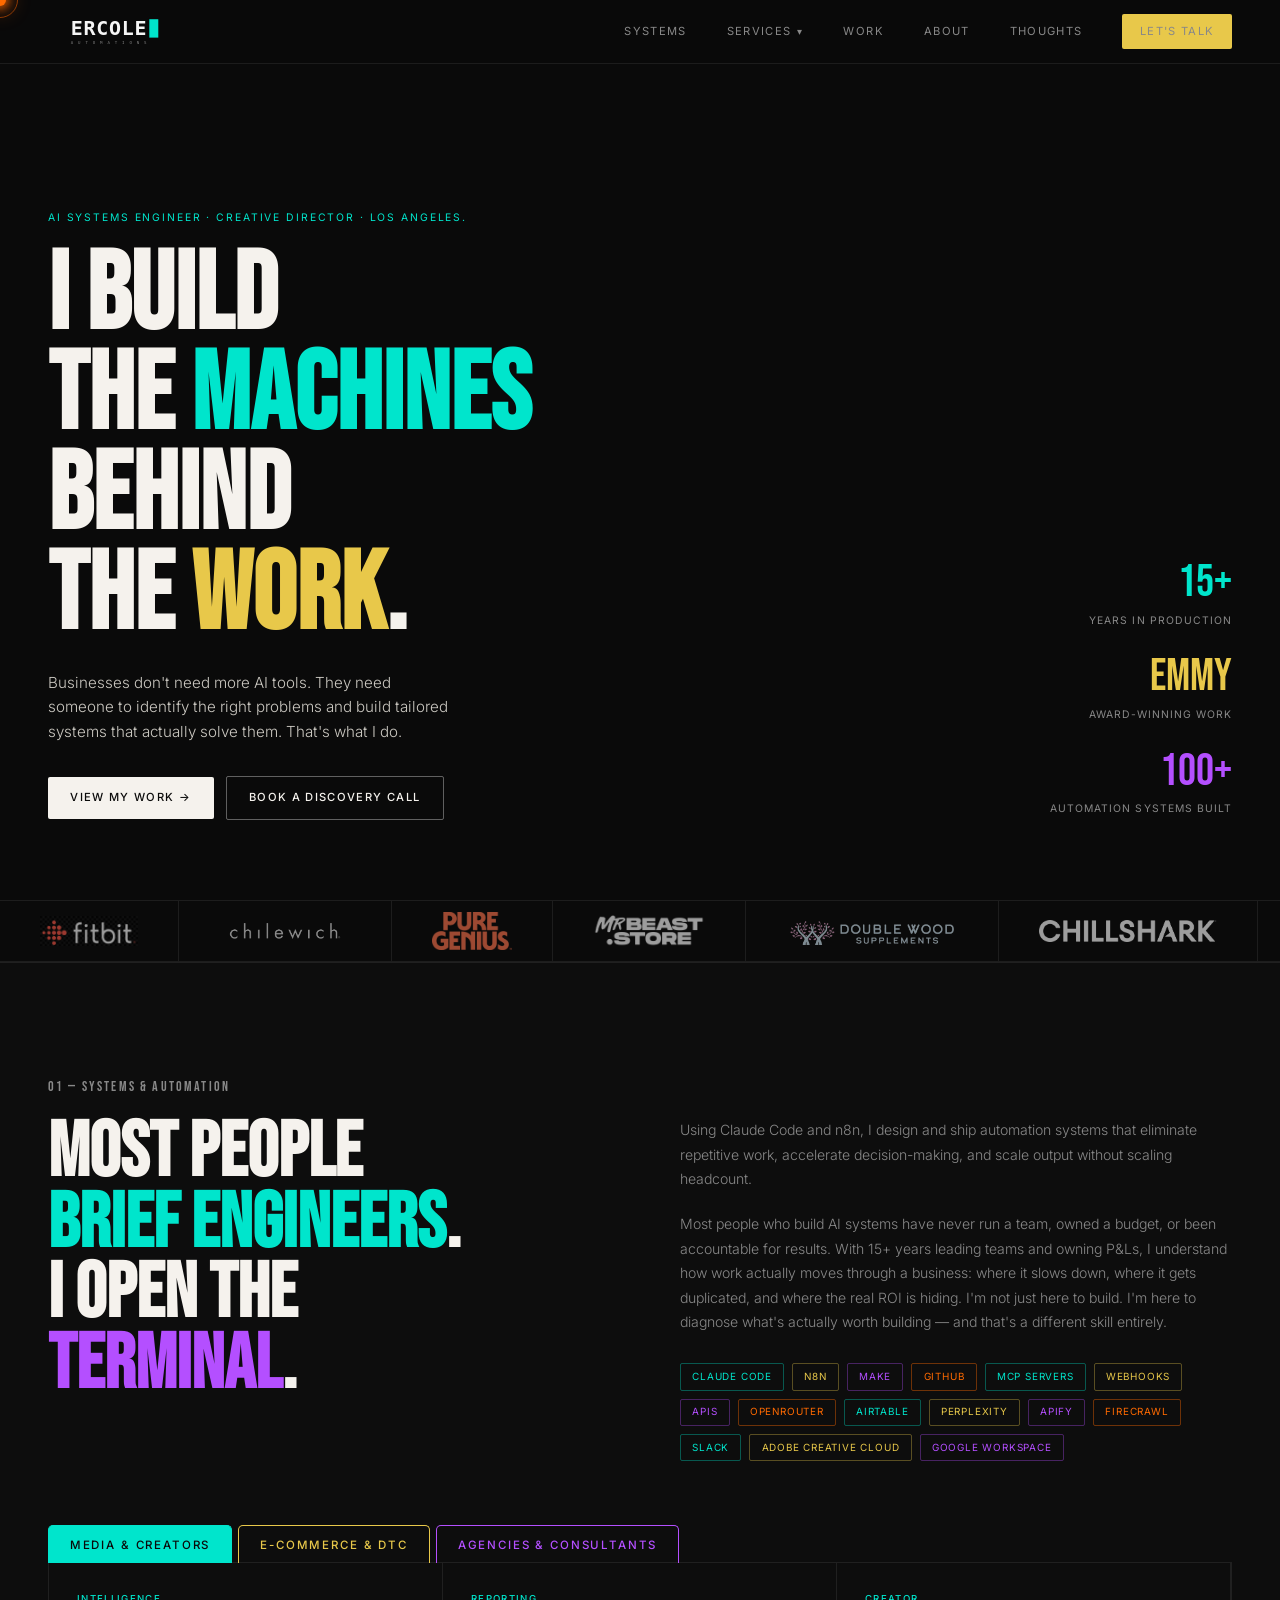
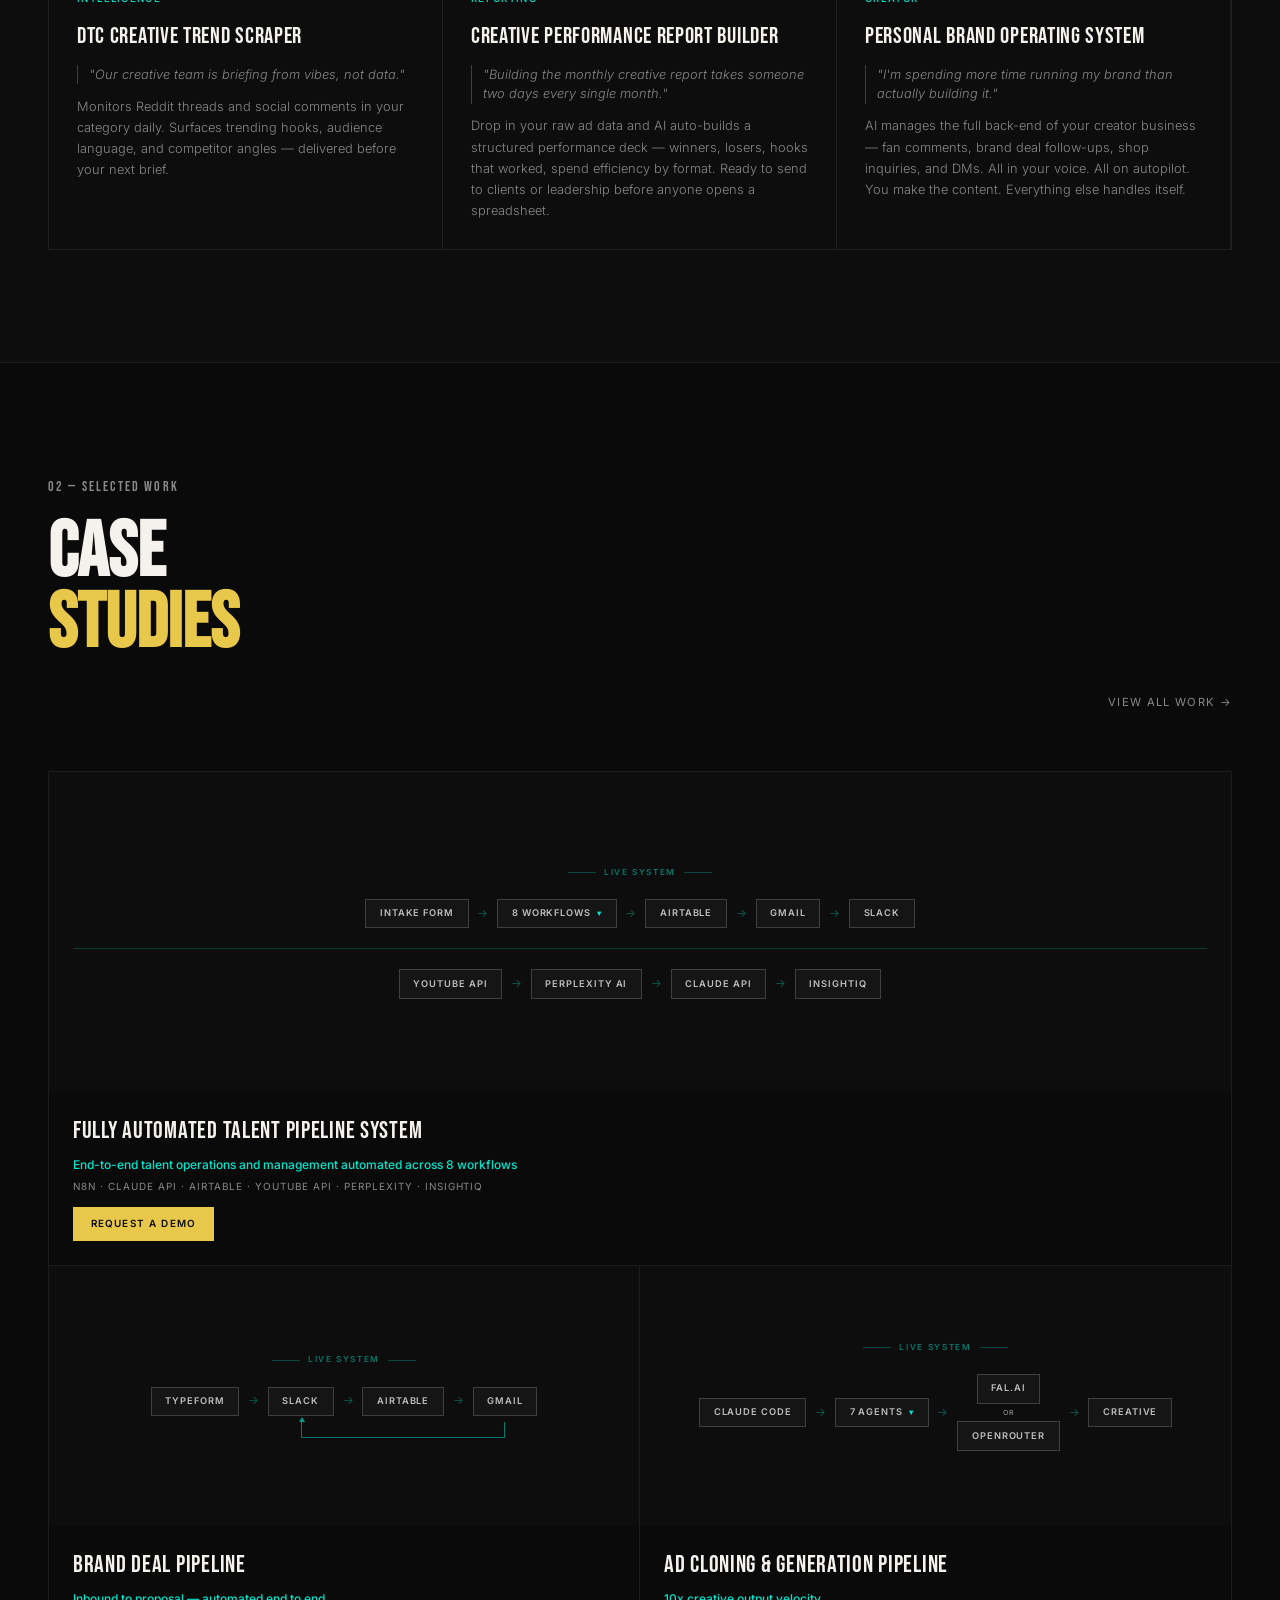
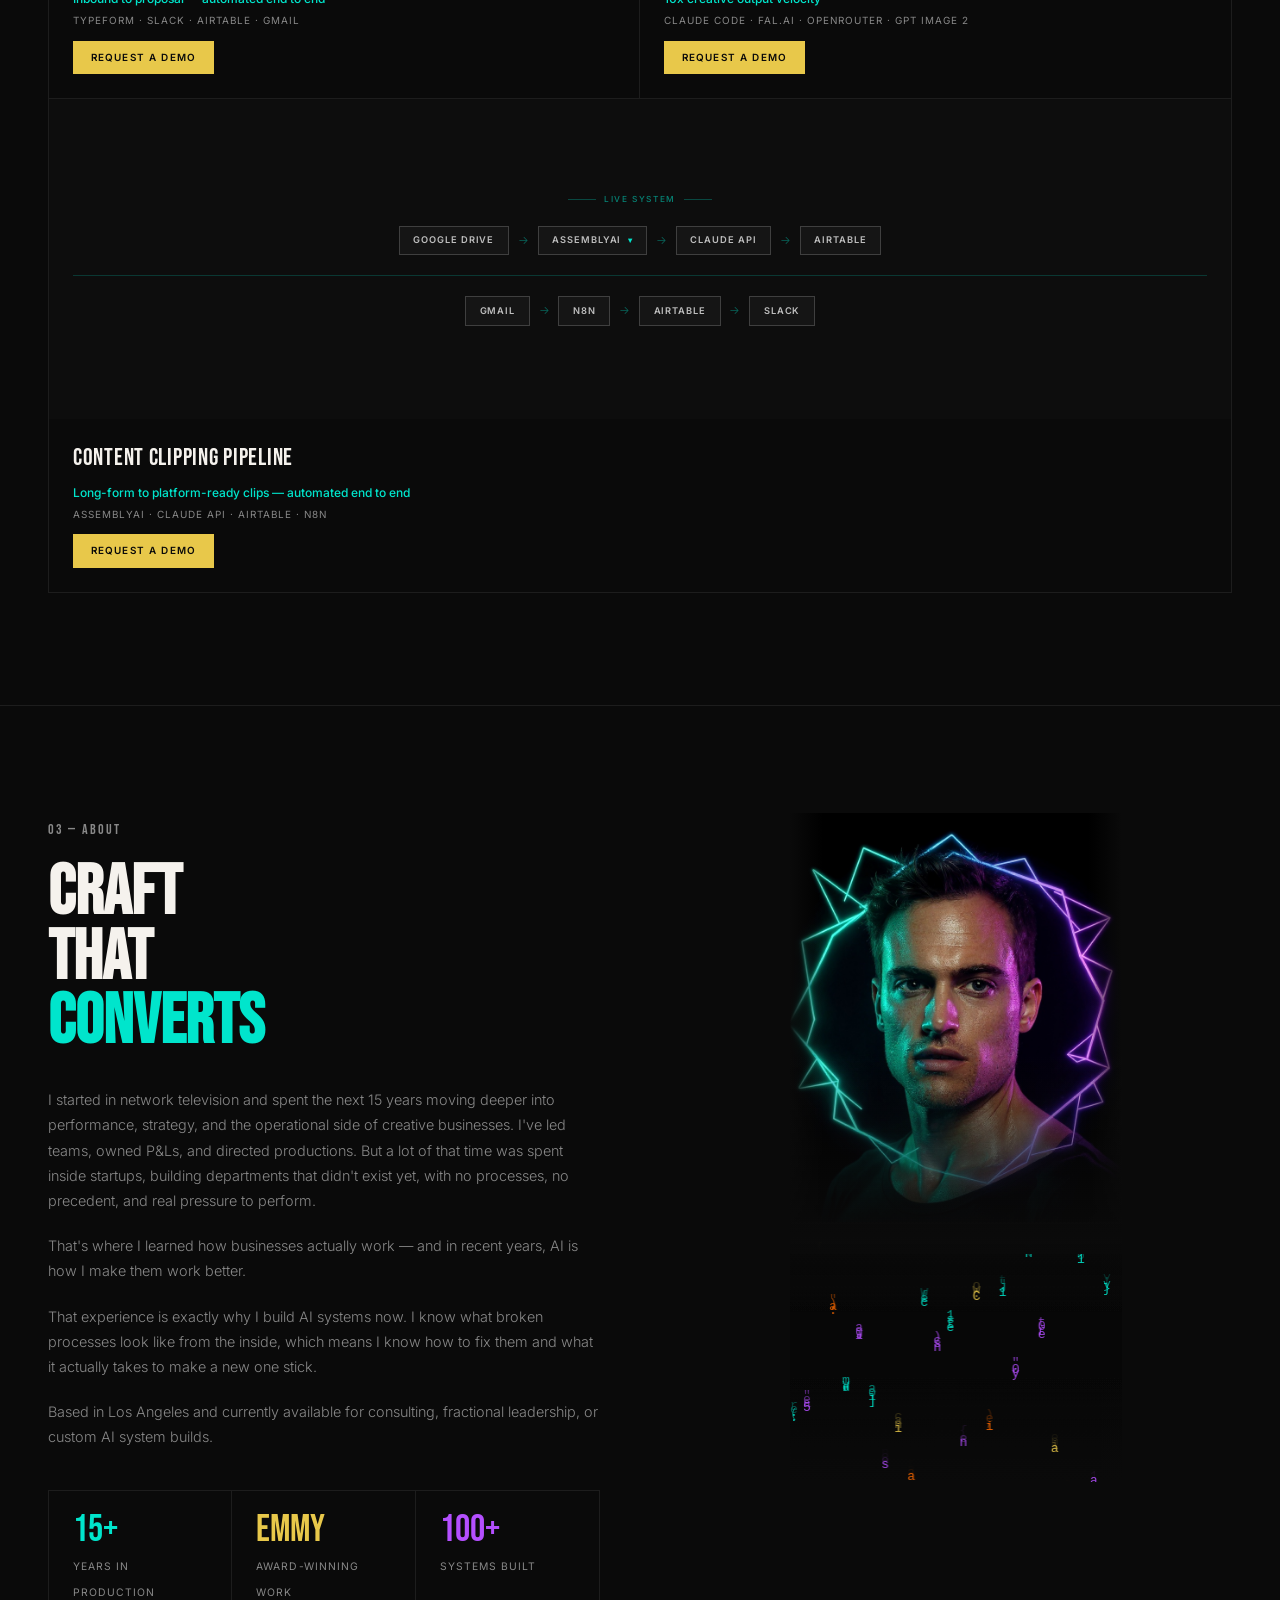
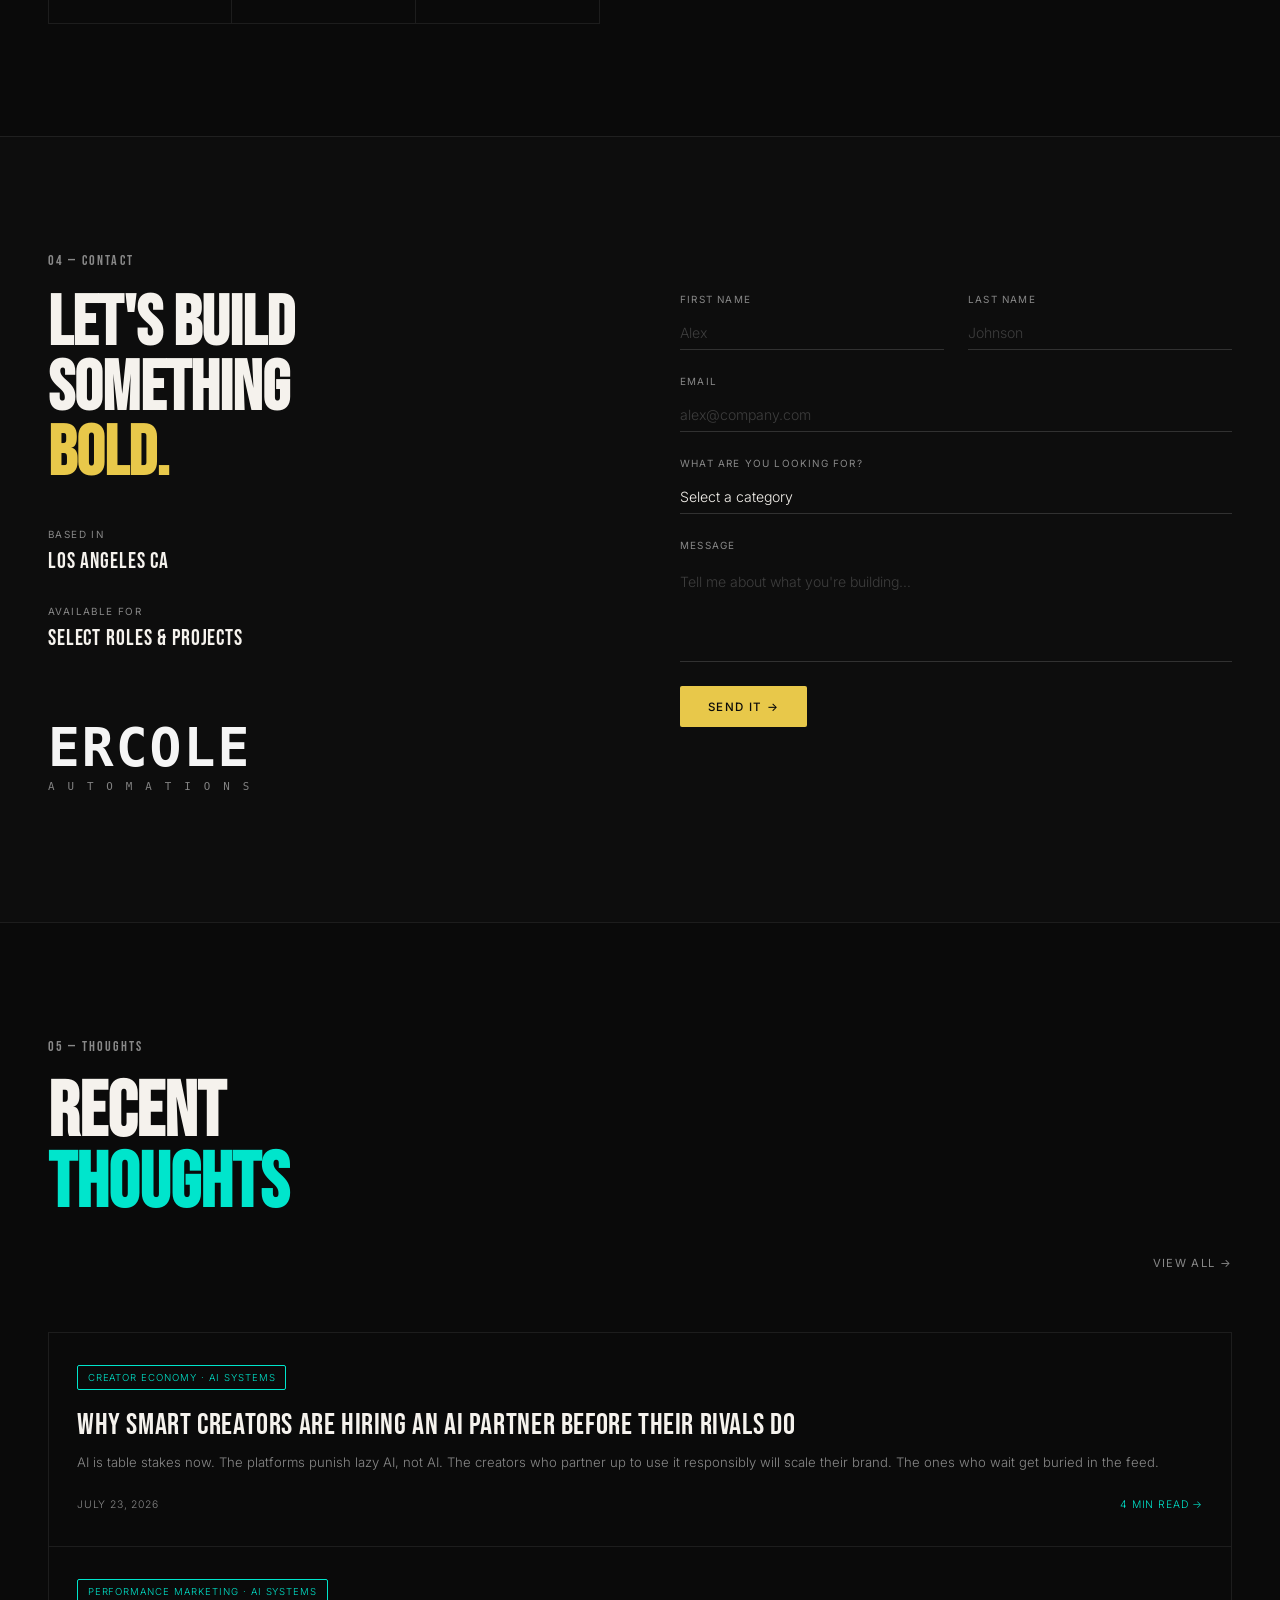
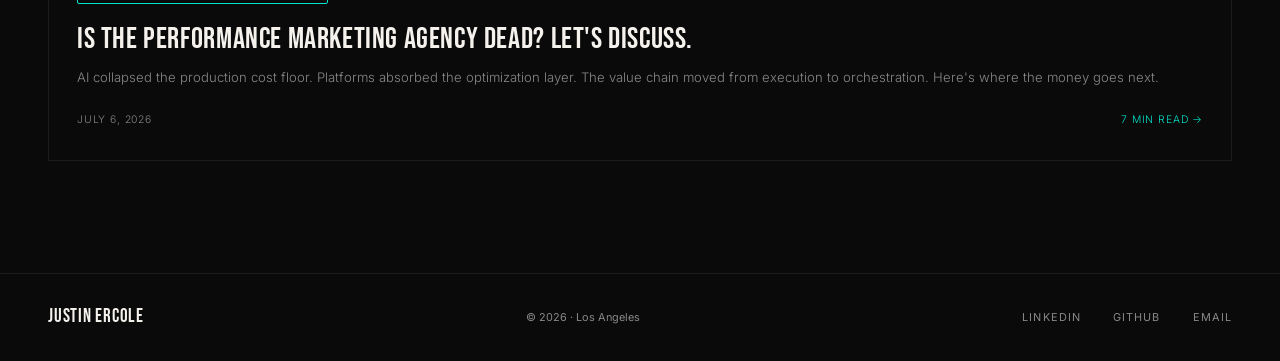
==== commit 159f5353: "Add Thoughts post: Why Smart Creators Are Hiring an AI Partner Before Their Rivals Do New creator-ec" ====
--- a/index.html
+++ b/index.html
@@ -1867,17 +1867,17 @@
       <!-- HOMEPAGE RULE: show AT MOST the 2 most recent posts, newest first.
            When adding a post: prepend its card here, then delete the oldest so only 2 remain.
            Every post also gets a card (newest first) in thoughts/index.html (the full archive). -->
+      <a href="thoughts/creators-ai-automation-partnership.html" class="thought-card">
+        <span class="thought-tag">Creator Economy · AI Systems</span>
+        <div class="thought-title">Why Smart Creators Are Hiring an AI Partner Before Their Rivals Do</div>
+        <p class="thought-excerpt">AI is table stakes now. The platforms punish lazy AI, not AI. The creators who partner up to use it responsibly will scale their brand. The ones who wait get buried in the feed.</p>
+        <div class="thought-meta"><span>July 23, 2026</span><span class="read">4 min read →</span></div>
+      </a>
       <a href="thoughts/future-of-performance-marketing-agencies-ai.html" class="thought-card">
         <span class="thought-tag">Performance Marketing · AI Systems</span>
         <div class="thought-title">Is the Performance Marketing Agency Dead? Let's Discuss.</div>
         <p class="thought-excerpt">AI collapsed the production cost floor. Platforms absorbed the optimization layer. The value chain moved from execution to orchestration. Here's where the money goes next.</p>
         <div class="thought-meta"><span>July 6, 2026</span><span class="read">7 min read →</span></div>
-      </a>
-      <a href="thoughts/ai-agents-vs-saas.html" class="thought-card">
-        <span class="thought-tag">AI Systems · Build vs Buy</span>
-        <div class="thought-title">Are AI Agents Actually Going to Kill SaaS?</div>
-        <p class="thought-excerpt">Everyone keeps telling me agents will wipe out SaaS by 2028. I spent a week digging in. The headline is wrong, but what's underneath is more interesting than the hype.</p>
-        <div class="thought-meta"><span>June 29, 2026</span><span class="read">4 min read →</span></div>
       </a>
     </div>
   </section>
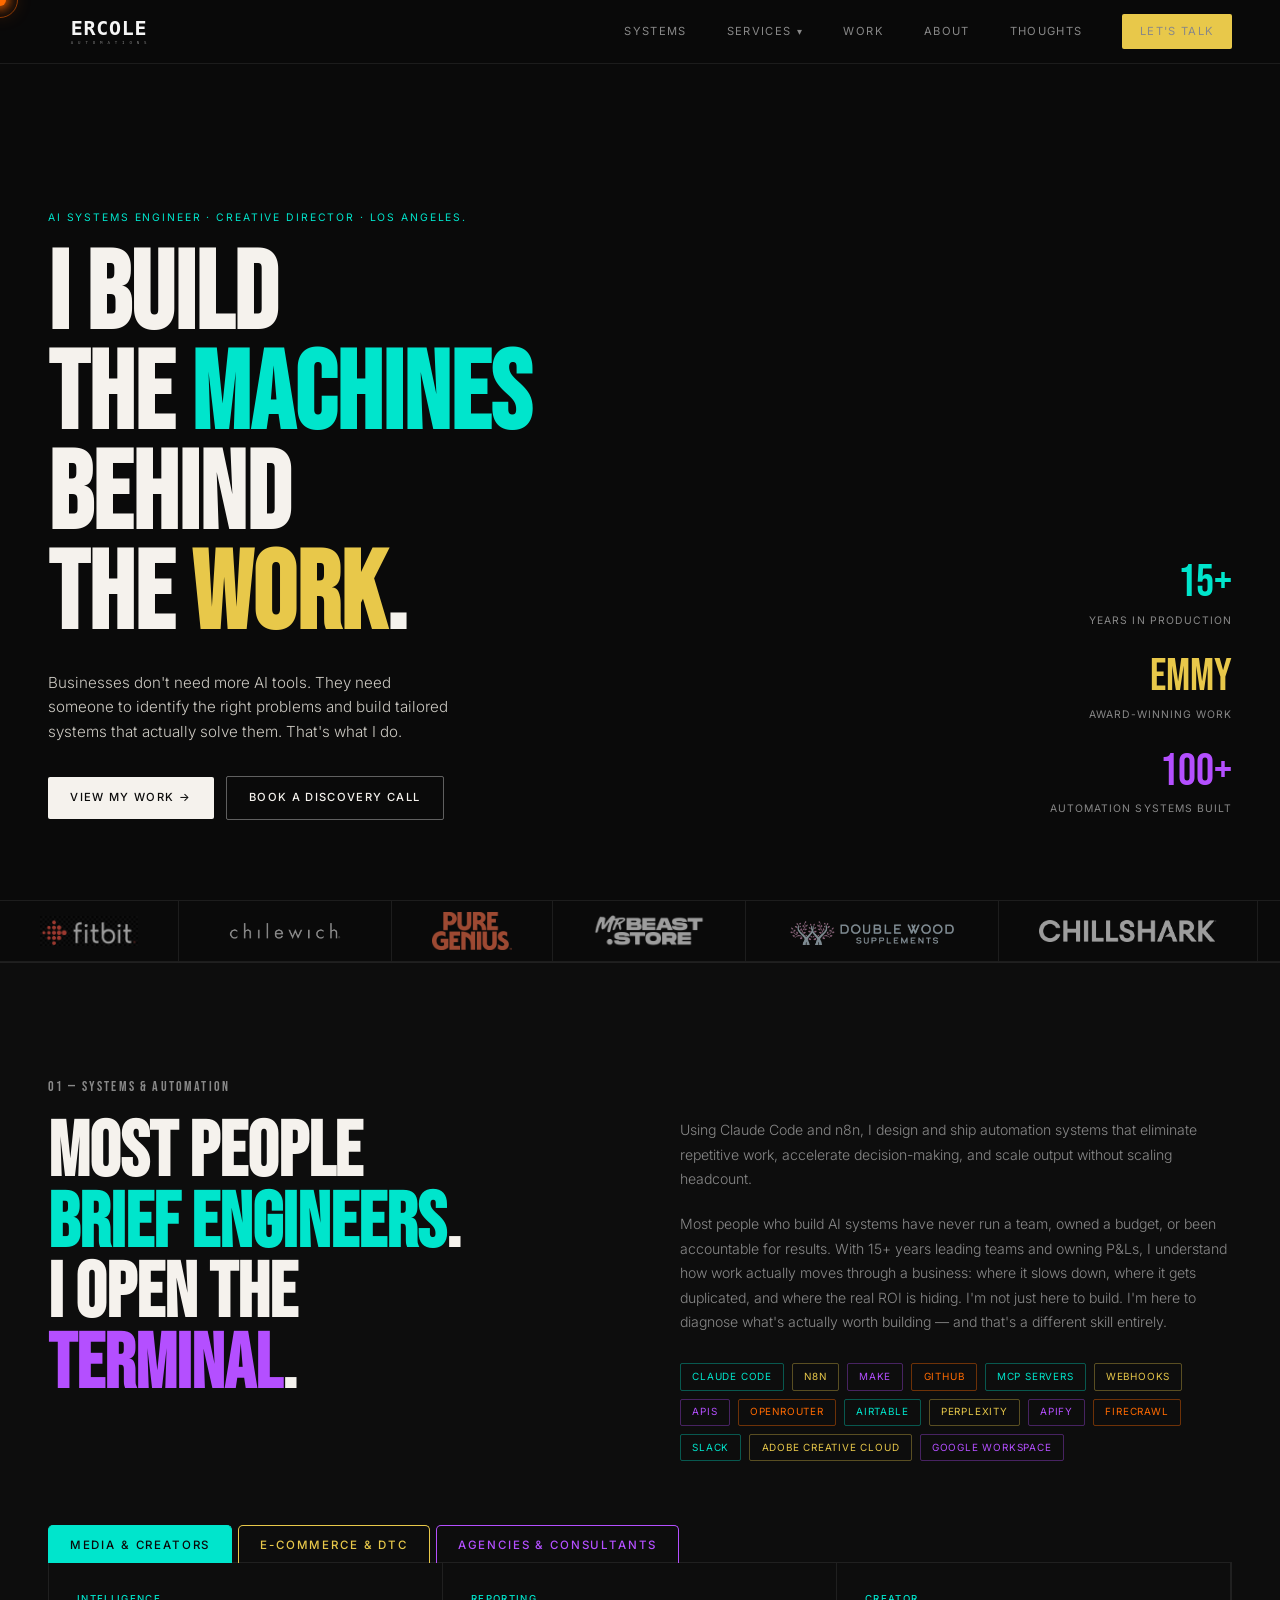
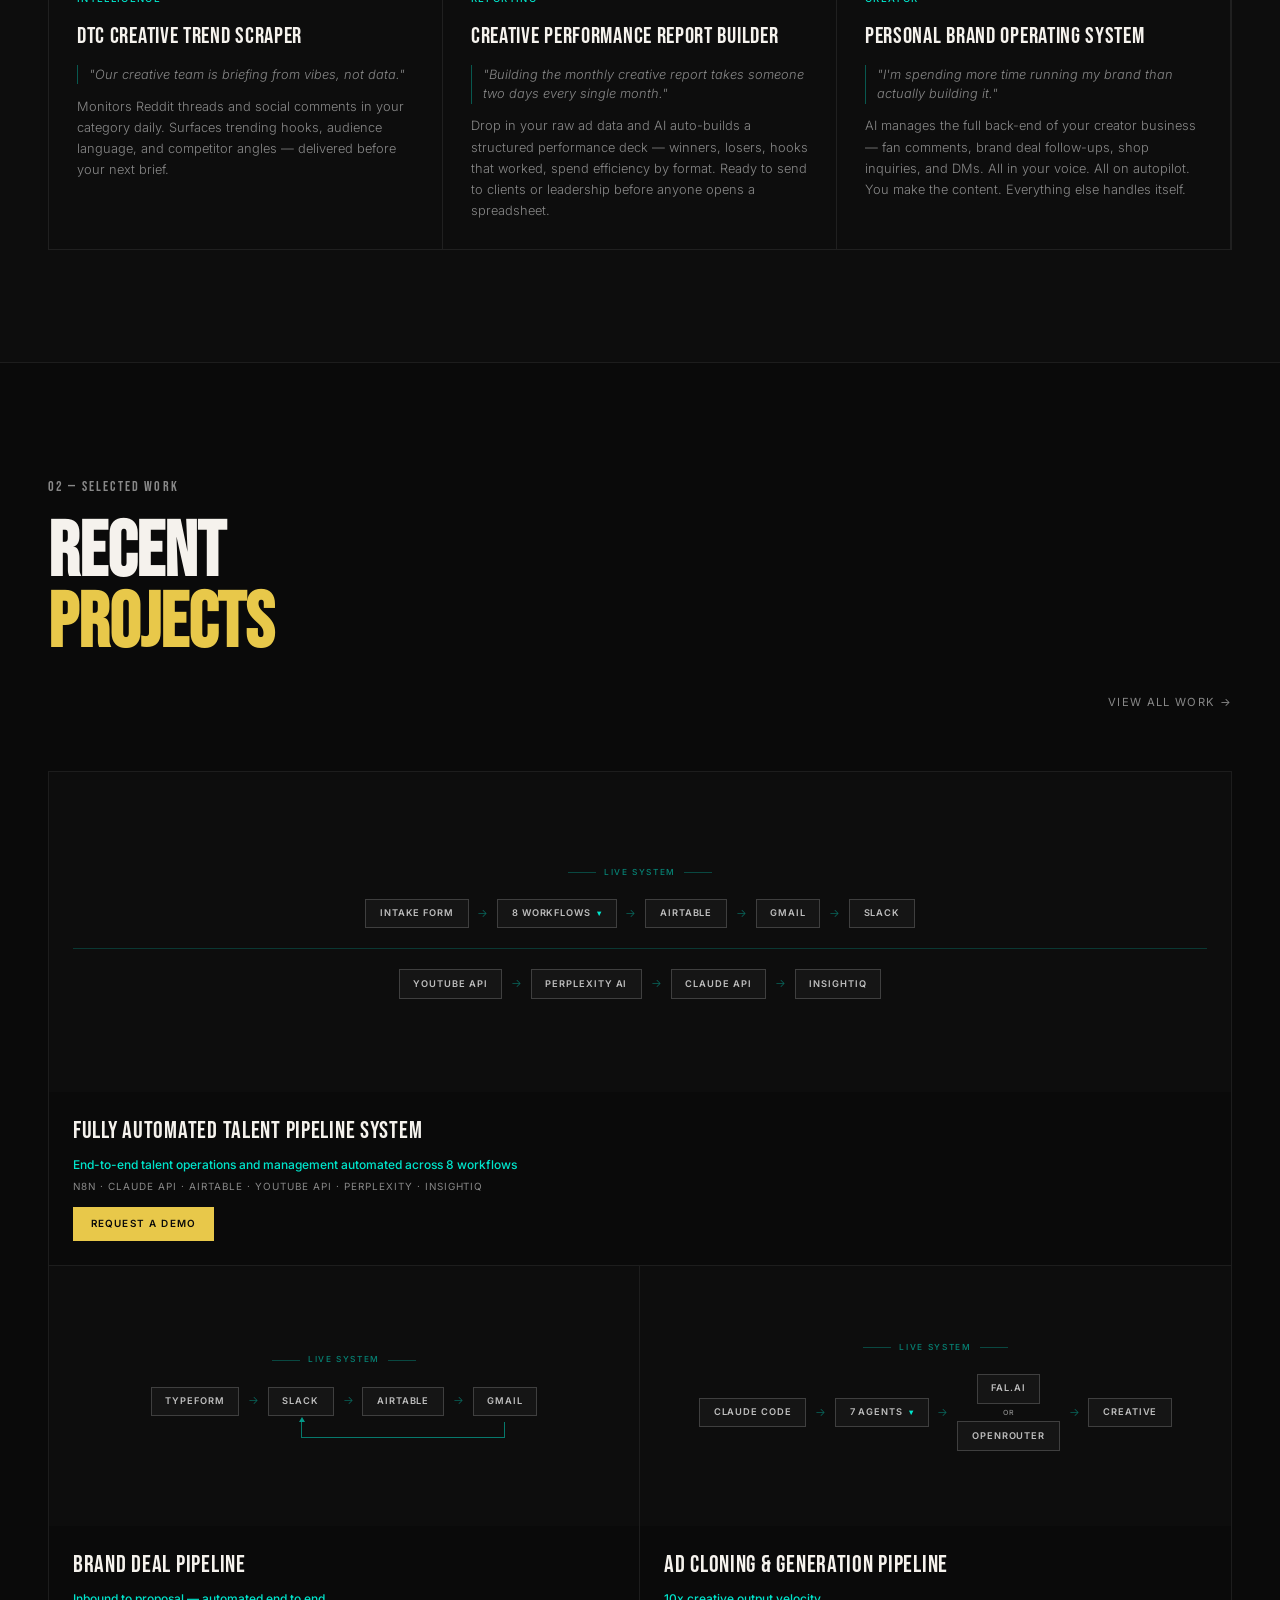
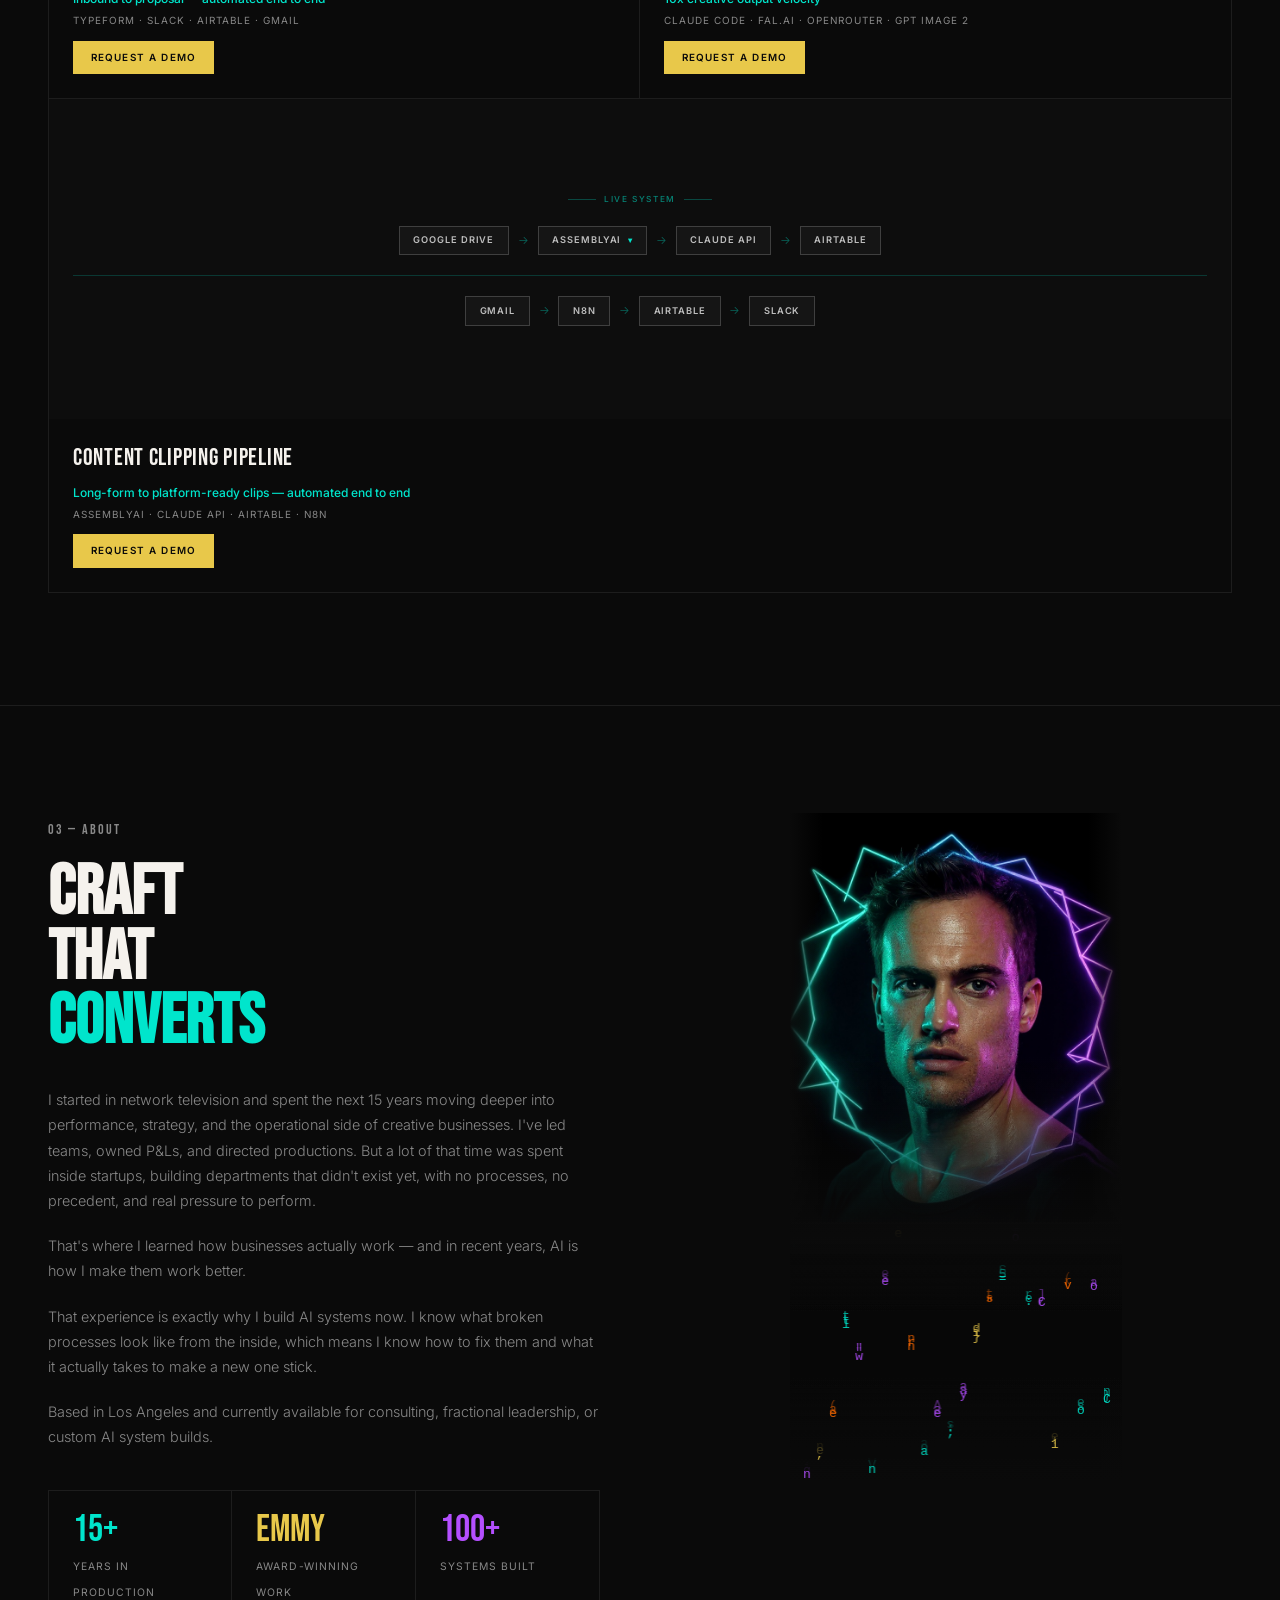
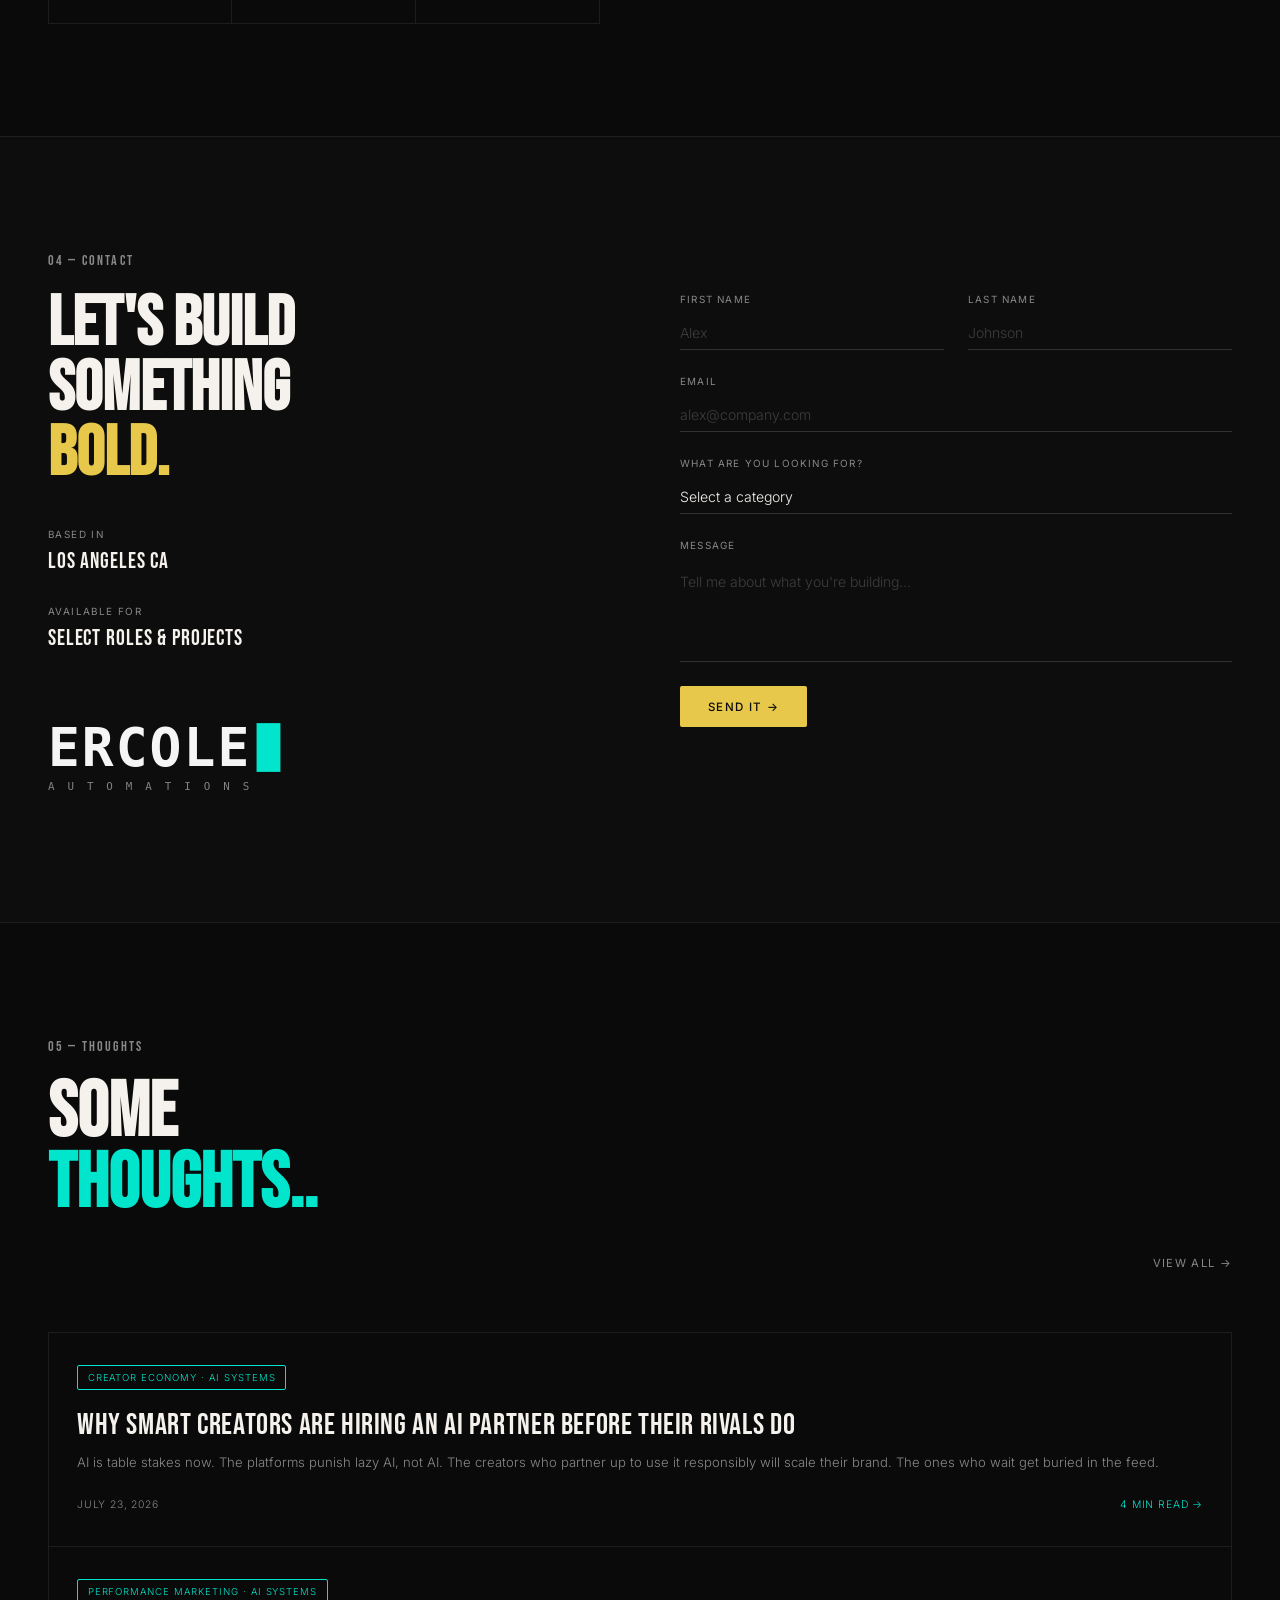
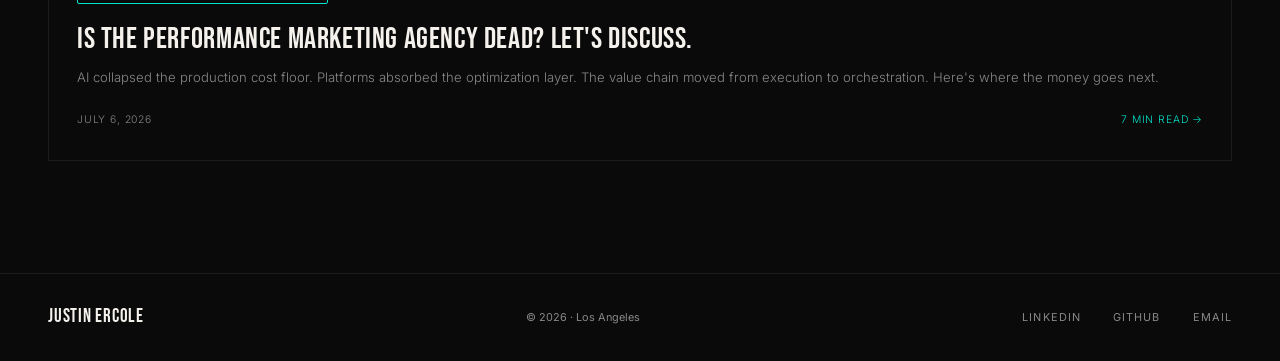
==== commit 134070ef: "feat(index): retitle section headlines Section 02 "CASE STUDIES" is now "RECENT PROJECTS". Section 0" ====
--- a/index.html
+++ b/index.html
@@ -507,7 +507,7 @@
       border-radius: 2px;
     }
 
-    /* ─── CASE STUDIES ─── */
+    /* ─── RECENT PROJECTS ─── */
     #work { background: var(--bg); border-top: 0.5px solid var(--border); }
 
     .work-header {
@@ -1585,12 +1585,12 @@
     })();
   </script>
 
-  <!-- 02 CASE STUDIES -->
+  <!-- 02 RECENT PROJECTS -->
   <section id="work">
     <div class="work-header">
       <div>
         <p class="section-label">02 — Selected Work</p>
-        <h2 class="section-headline">CASE<br><span class="accent-gold">STUDIES</span></h2>
+        <h2 class="section-headline">RECENT<br><span class="accent-gold">PROJECTS</span></h2>
       </div>
       <a href="#" class="view-all">View All Work →</a>
     </div>
@@ -1859,7 +1859,7 @@
     <div class="work-header">
       <div>
         <p class="section-label">05 — Thoughts</p>
-        <h2 class="section-headline">RECENT<br><span class="accent-cyan">THOUGHTS</span></h2>
+        <h2 class="section-headline">SOME<br><span class="accent-cyan">THOUGHTS..</span></h2>
       </div>
       <a href="thoughts/index.html" class="view-all">View All →</a>
     </div>
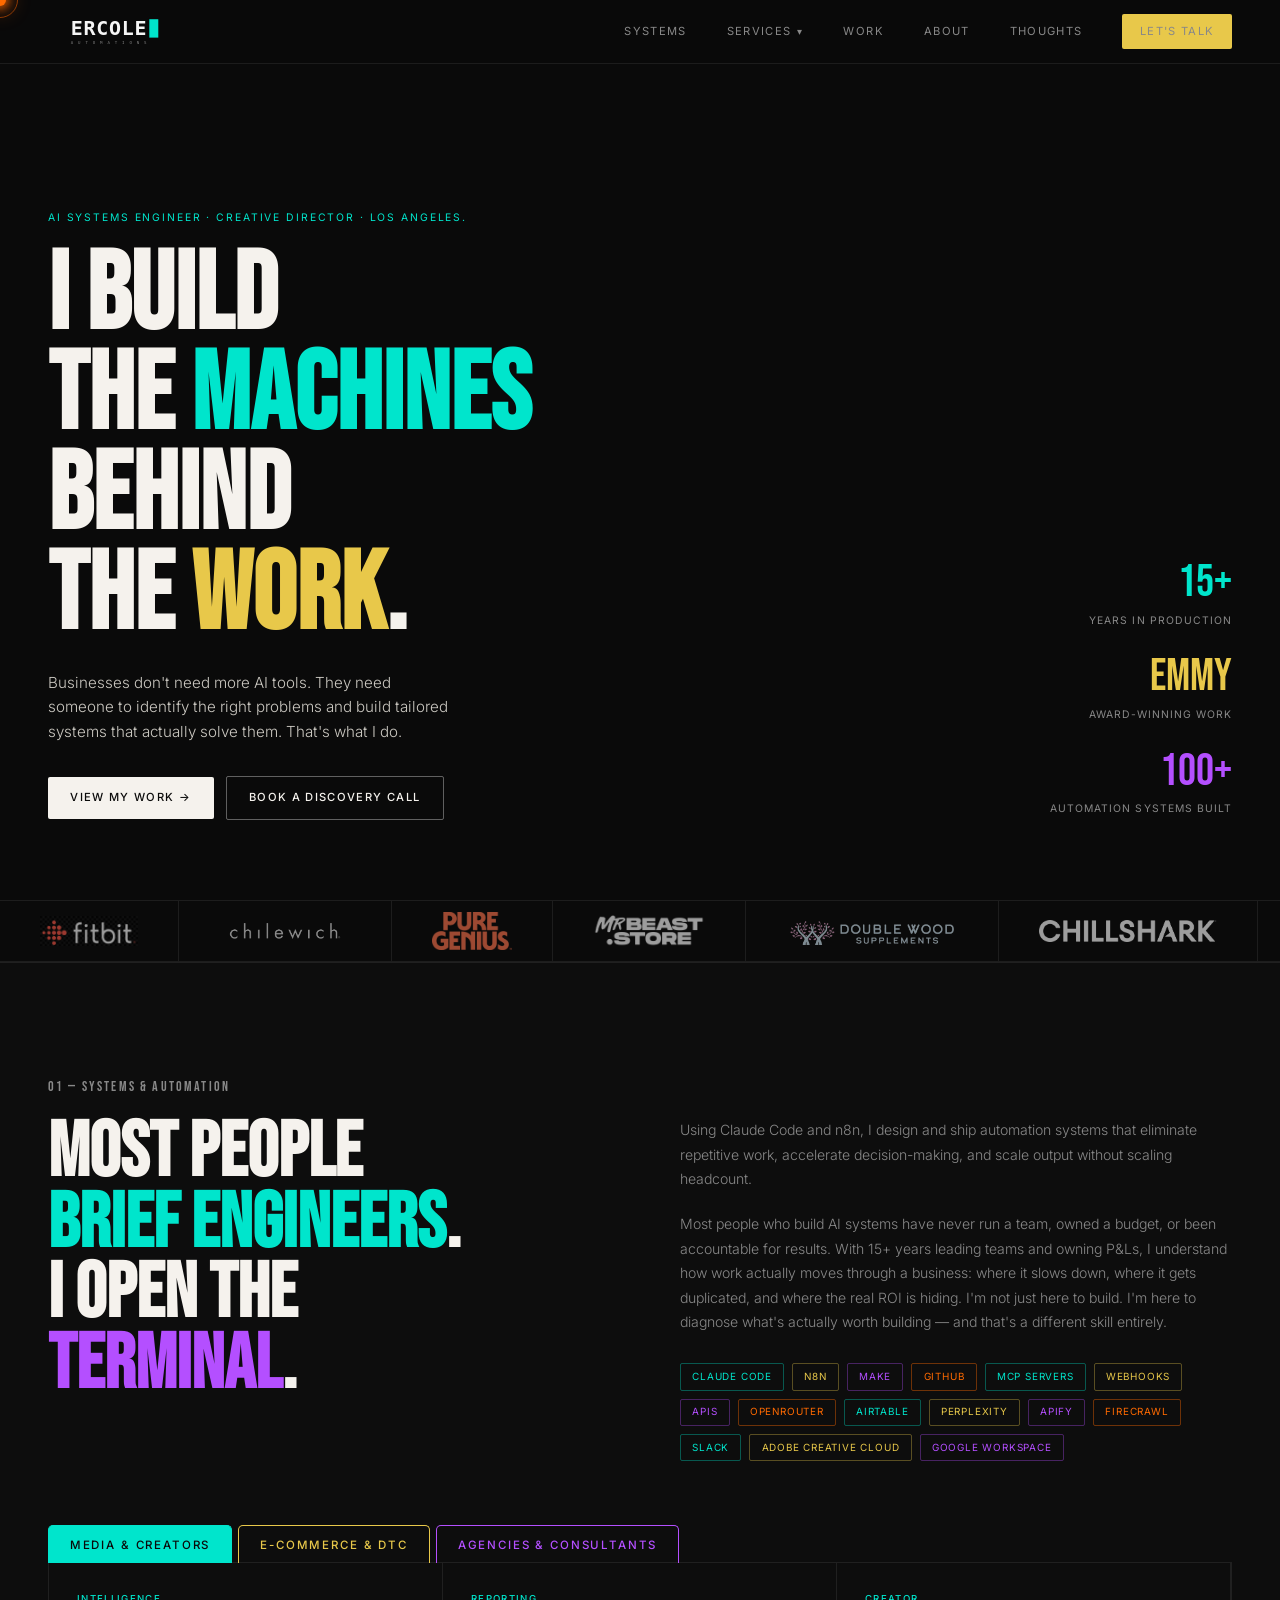
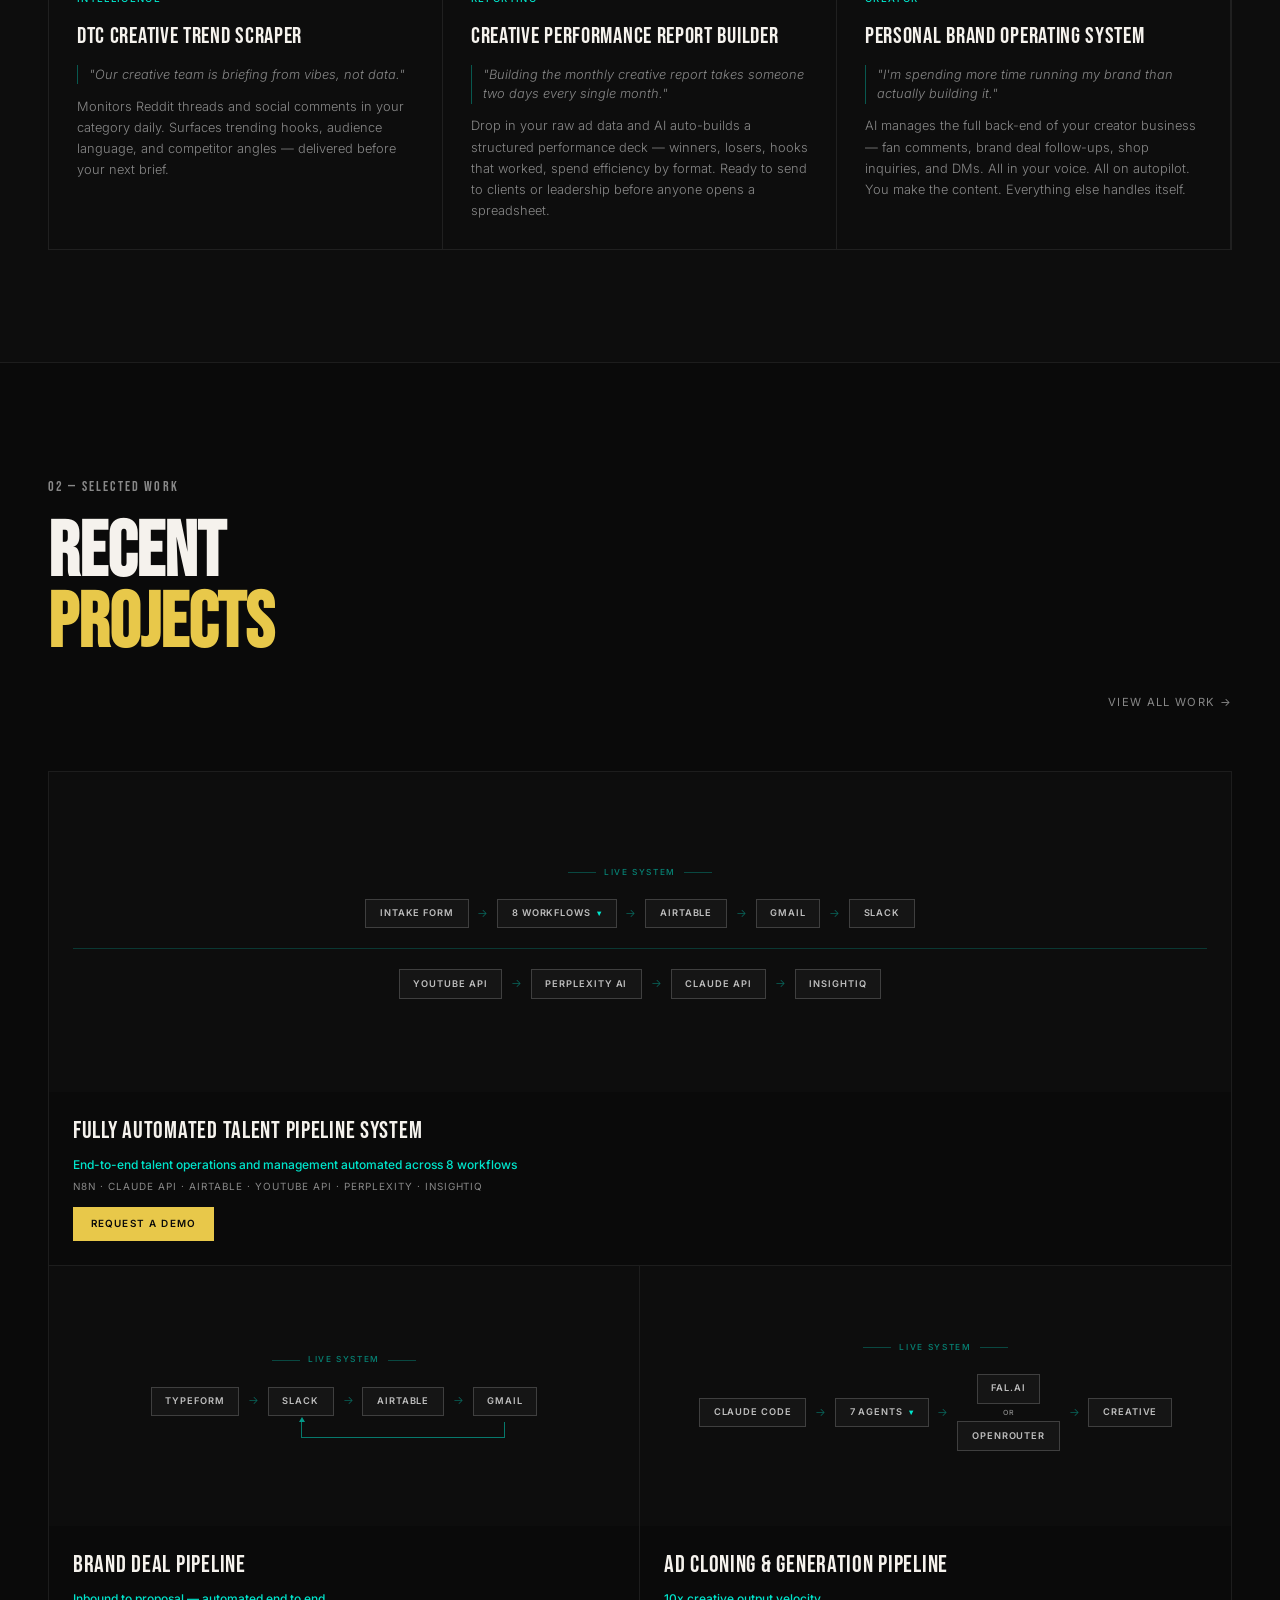
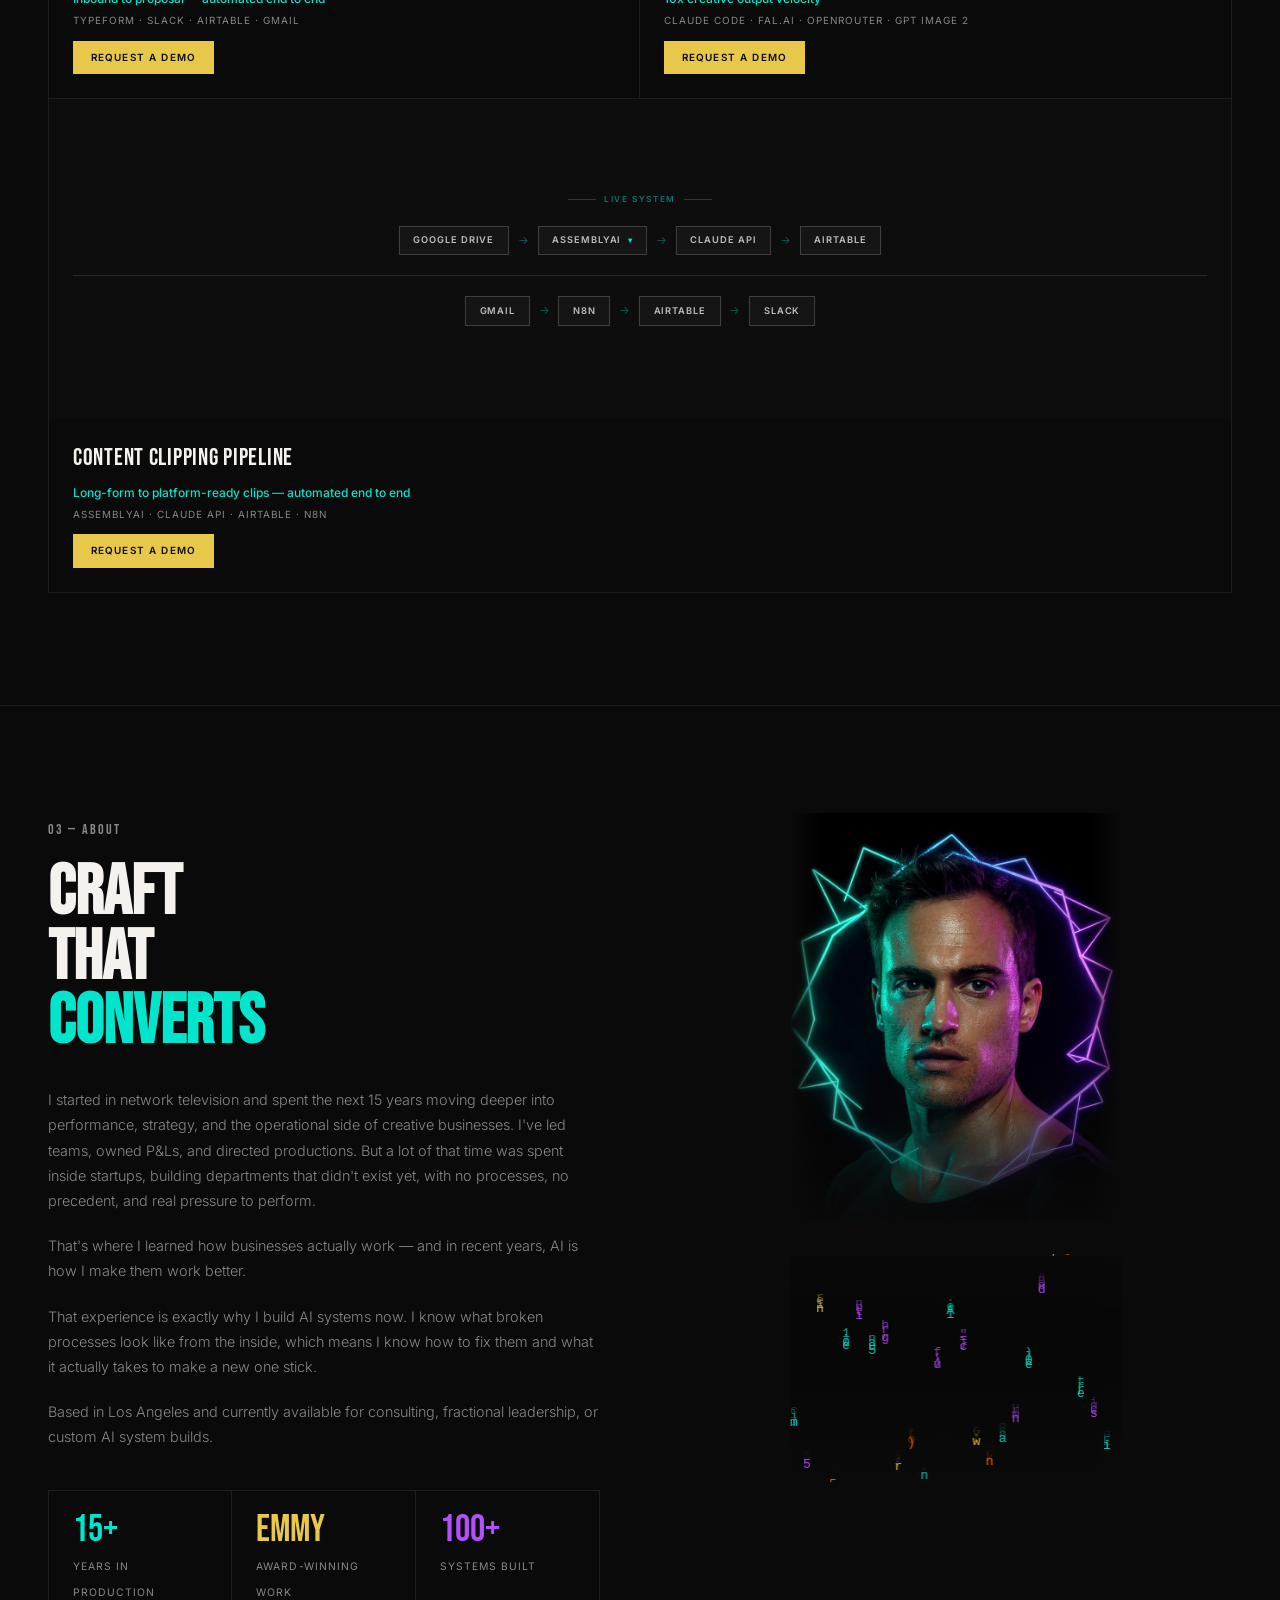
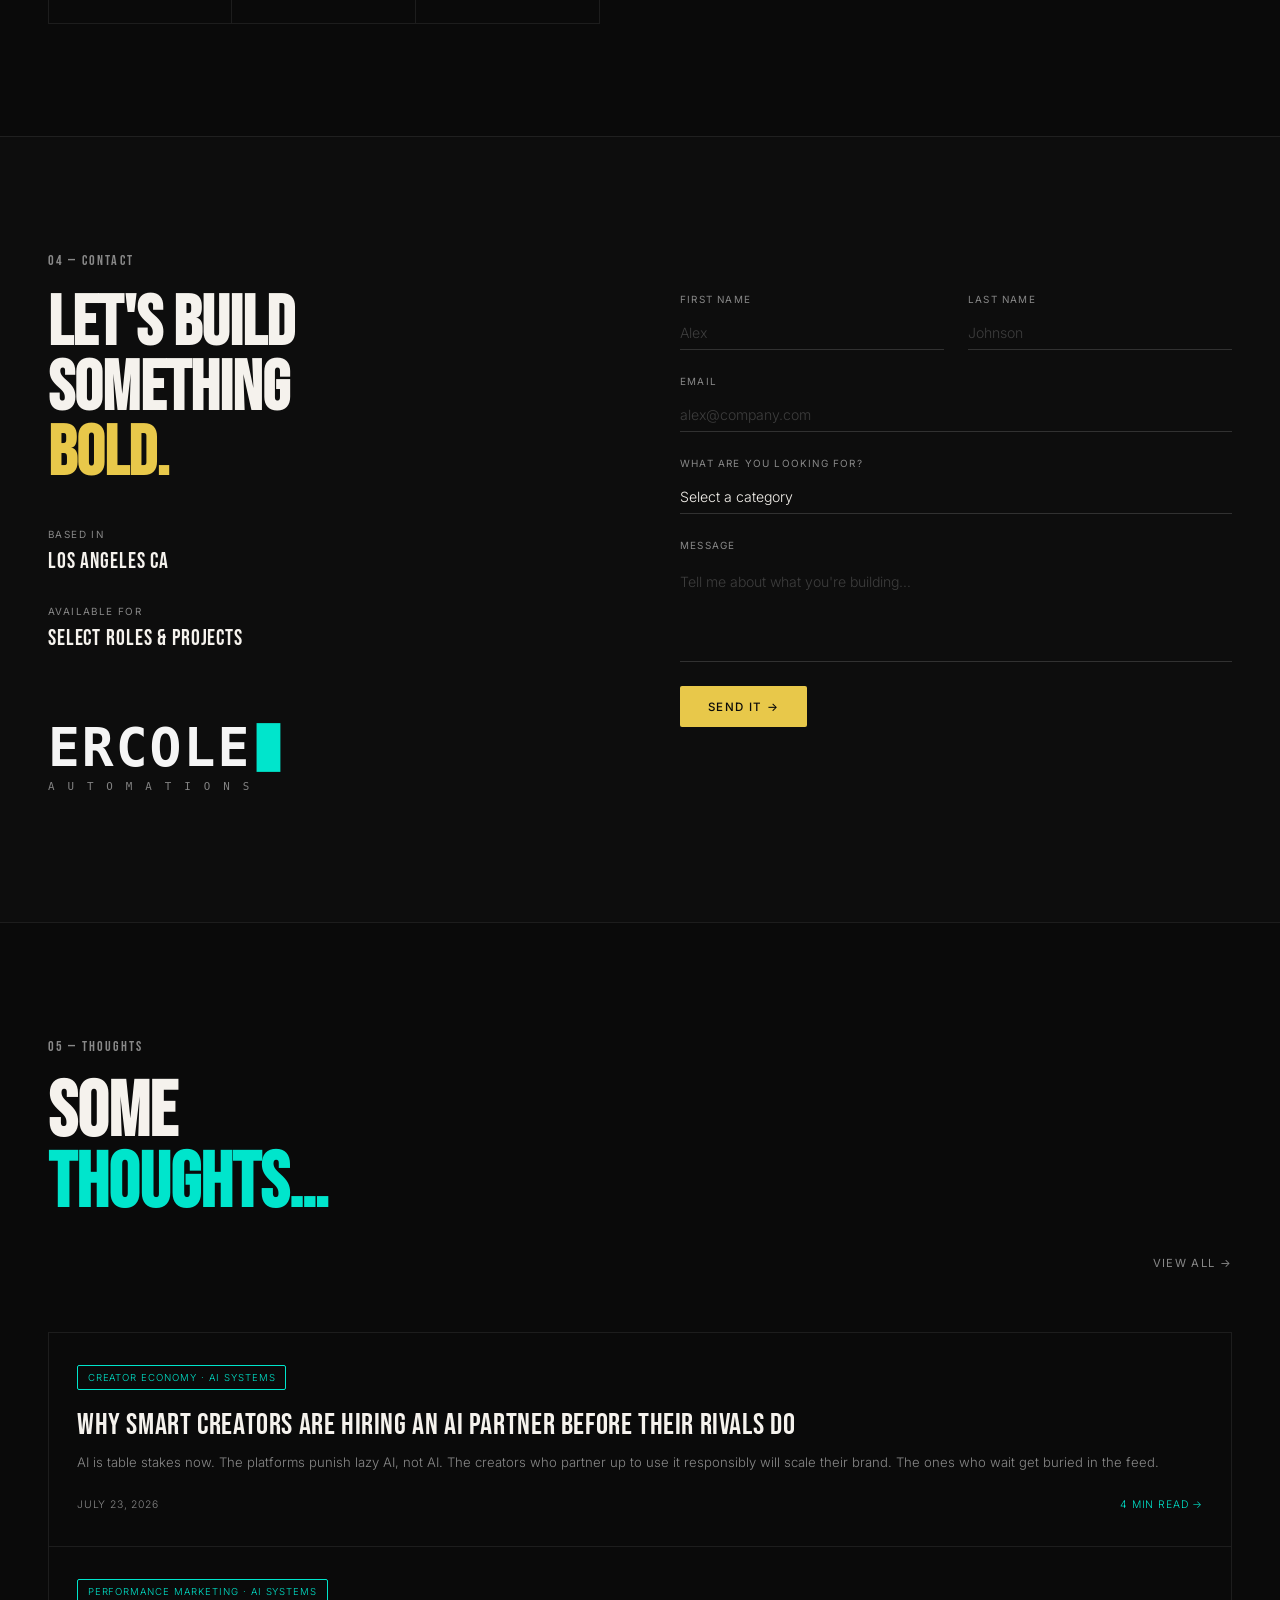
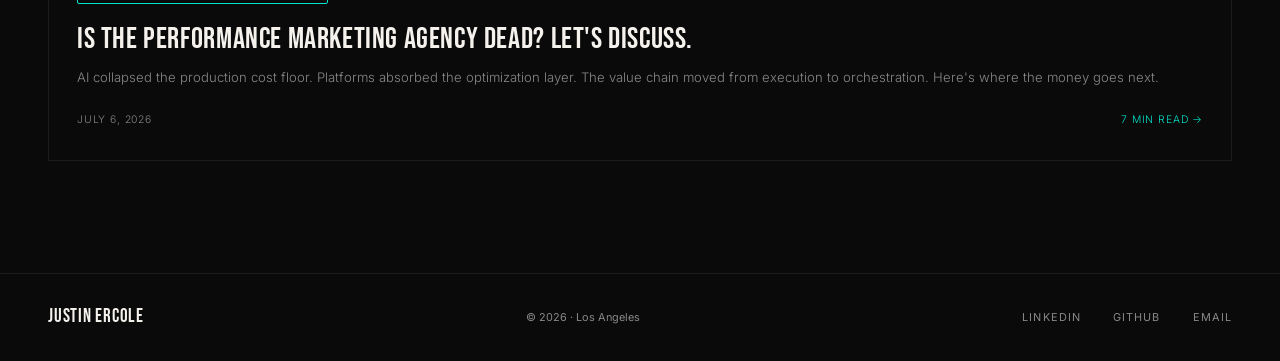
==== commit 641d7864: "fix(index): use proper ellipsis in Thoughts headline "THOUGHTS.." (two periods) is now "THOUGHTS&hel" ====
--- a/index.html
+++ b/index.html
@@ -1859,7 +1859,7 @@
     <div class="work-header">
       <div>
         <p class="section-label">05 — Thoughts</p>
-        <h2 class="section-headline">SOME<br><span class="accent-cyan">THOUGHTS..</span></h2>
+        <h2 class="section-headline">SOME<br><span class="accent-cyan">THOUGHTS&hellip;</span></h2>
       </div>
       <a href="thoughts/index.html" class="view-all">View All →</a>
     </div>
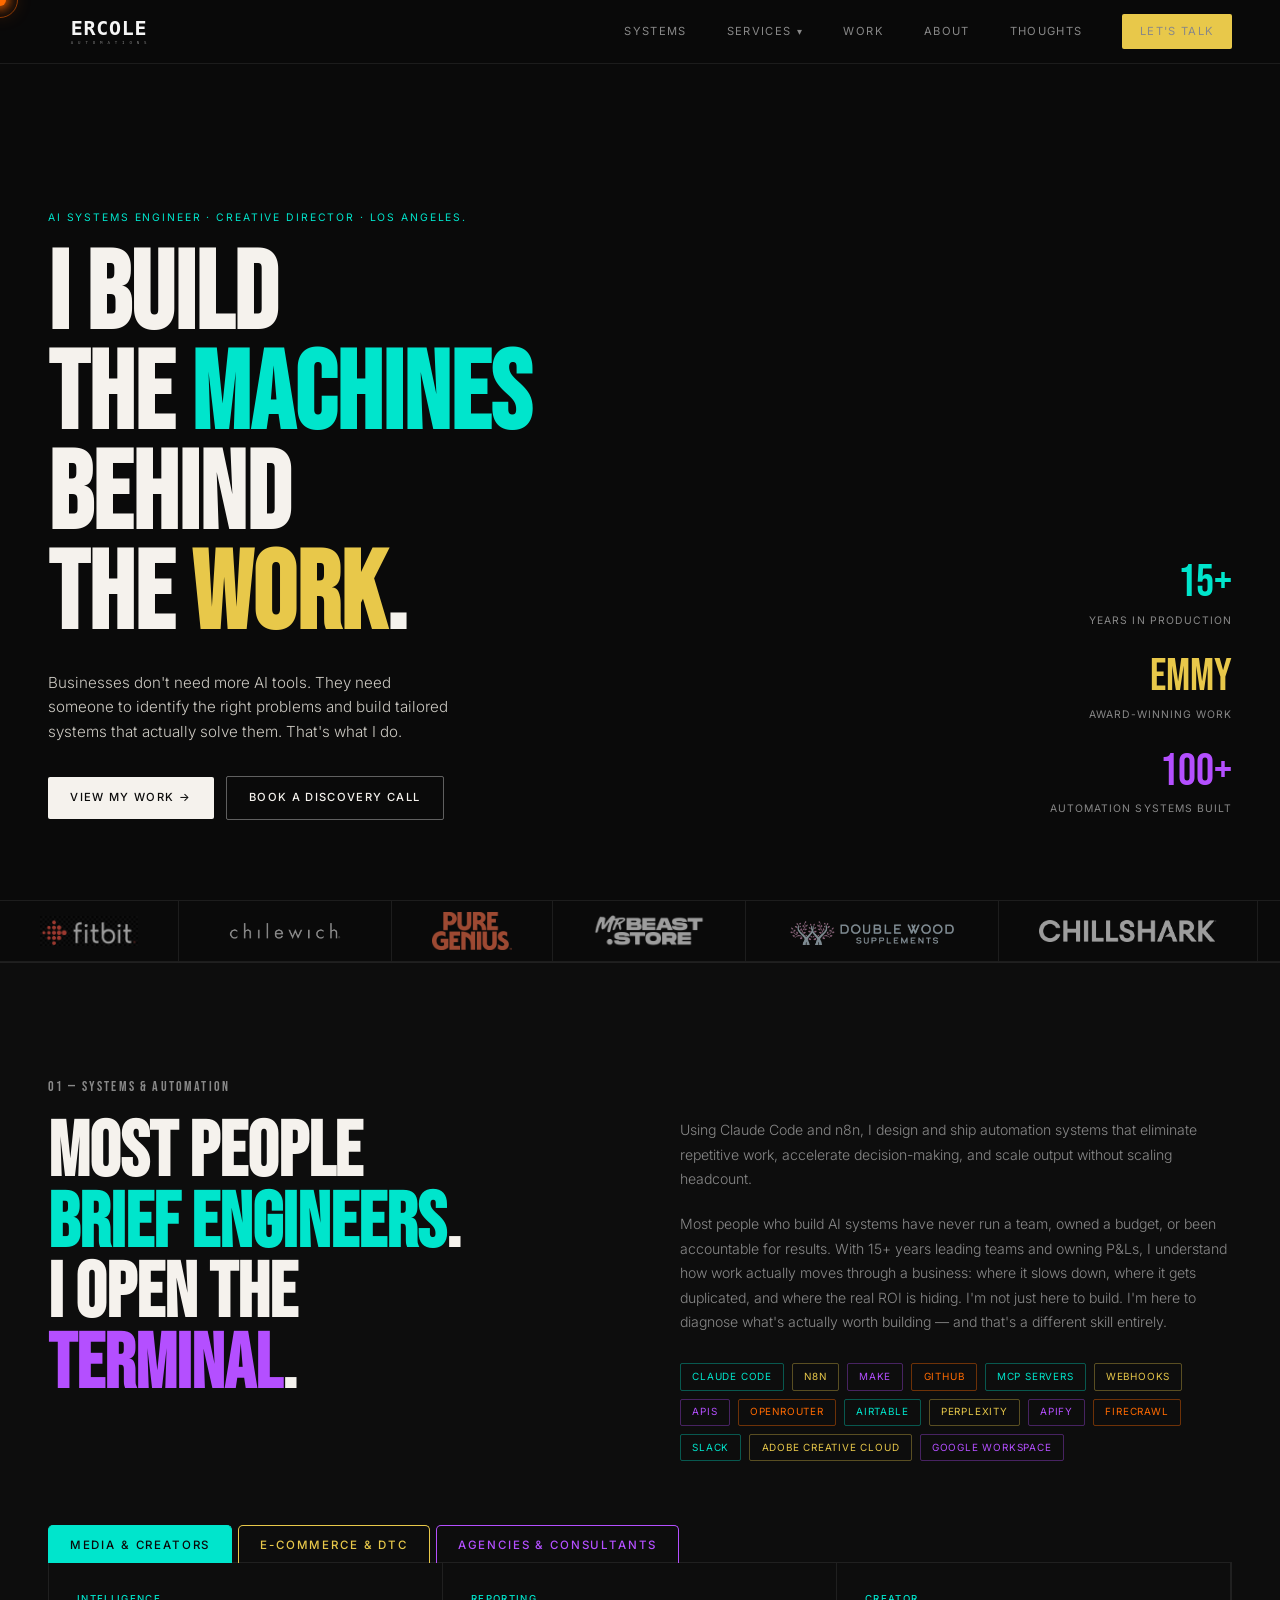
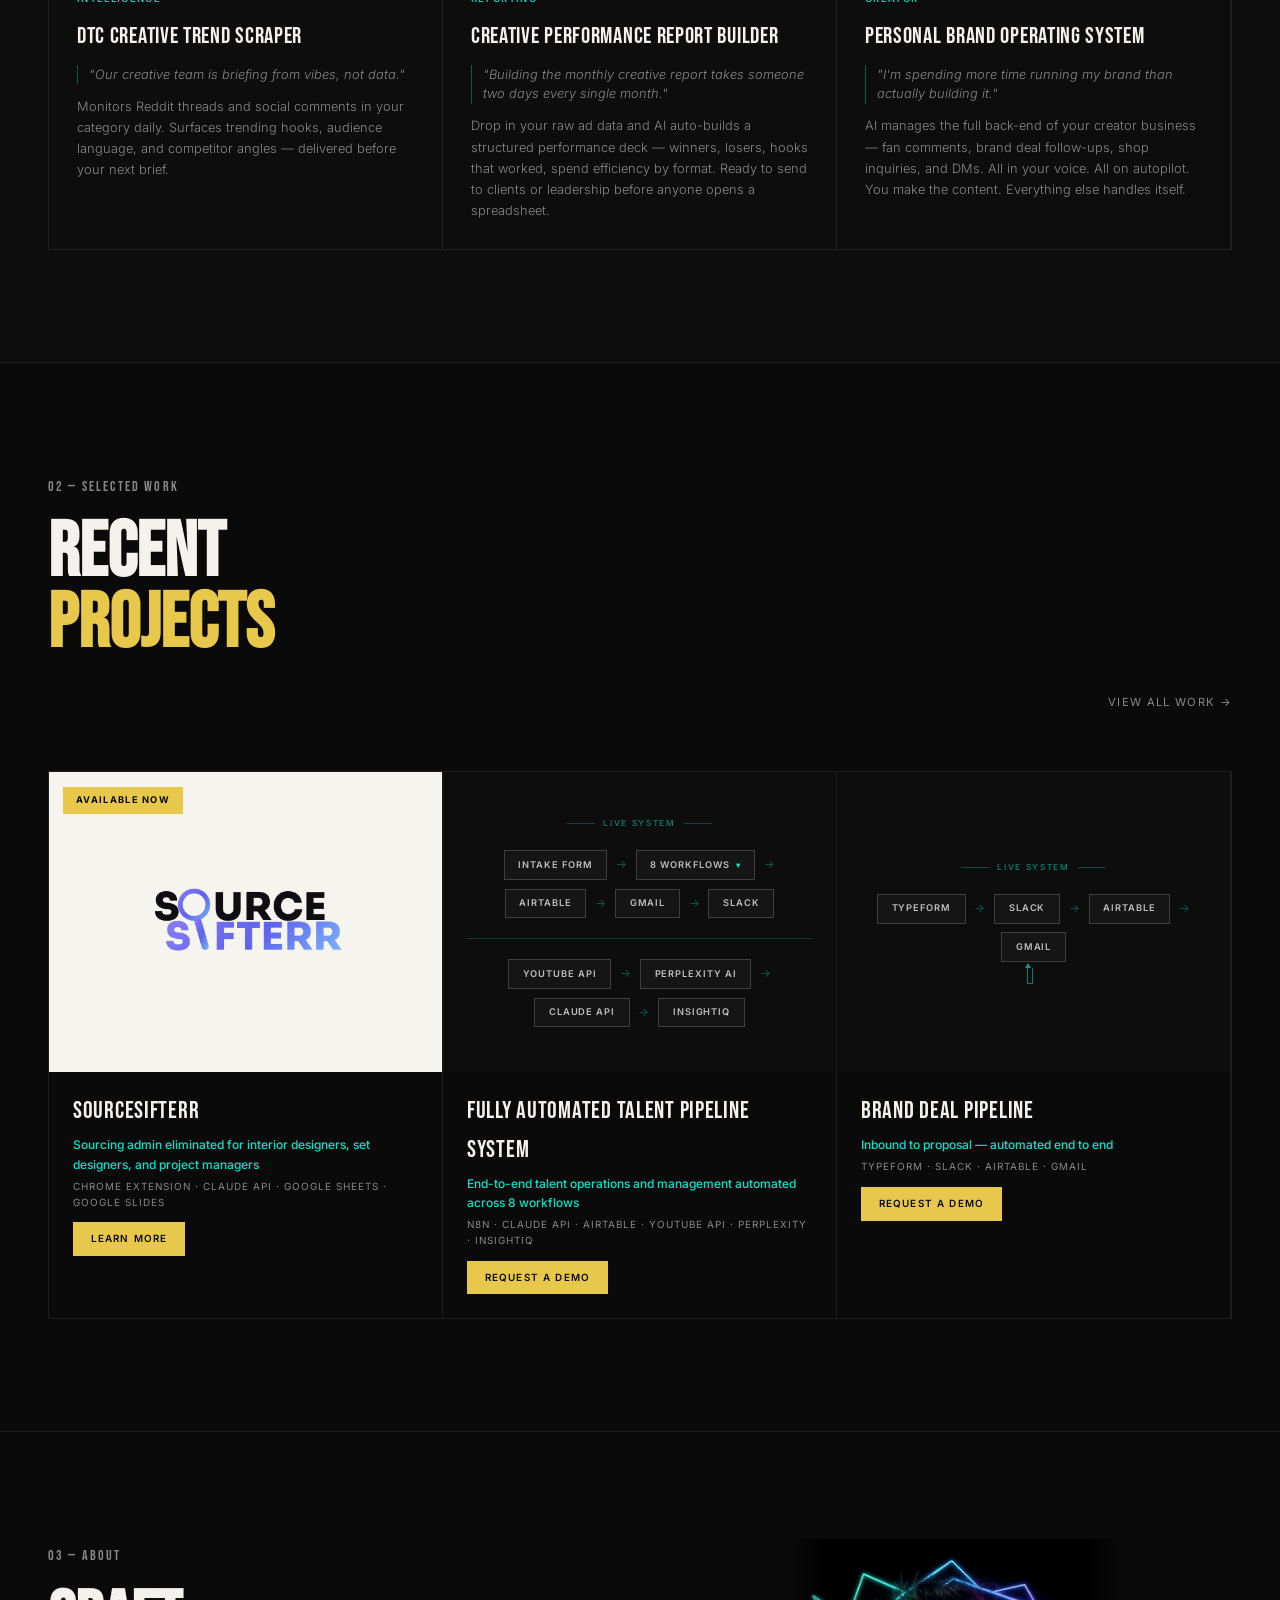
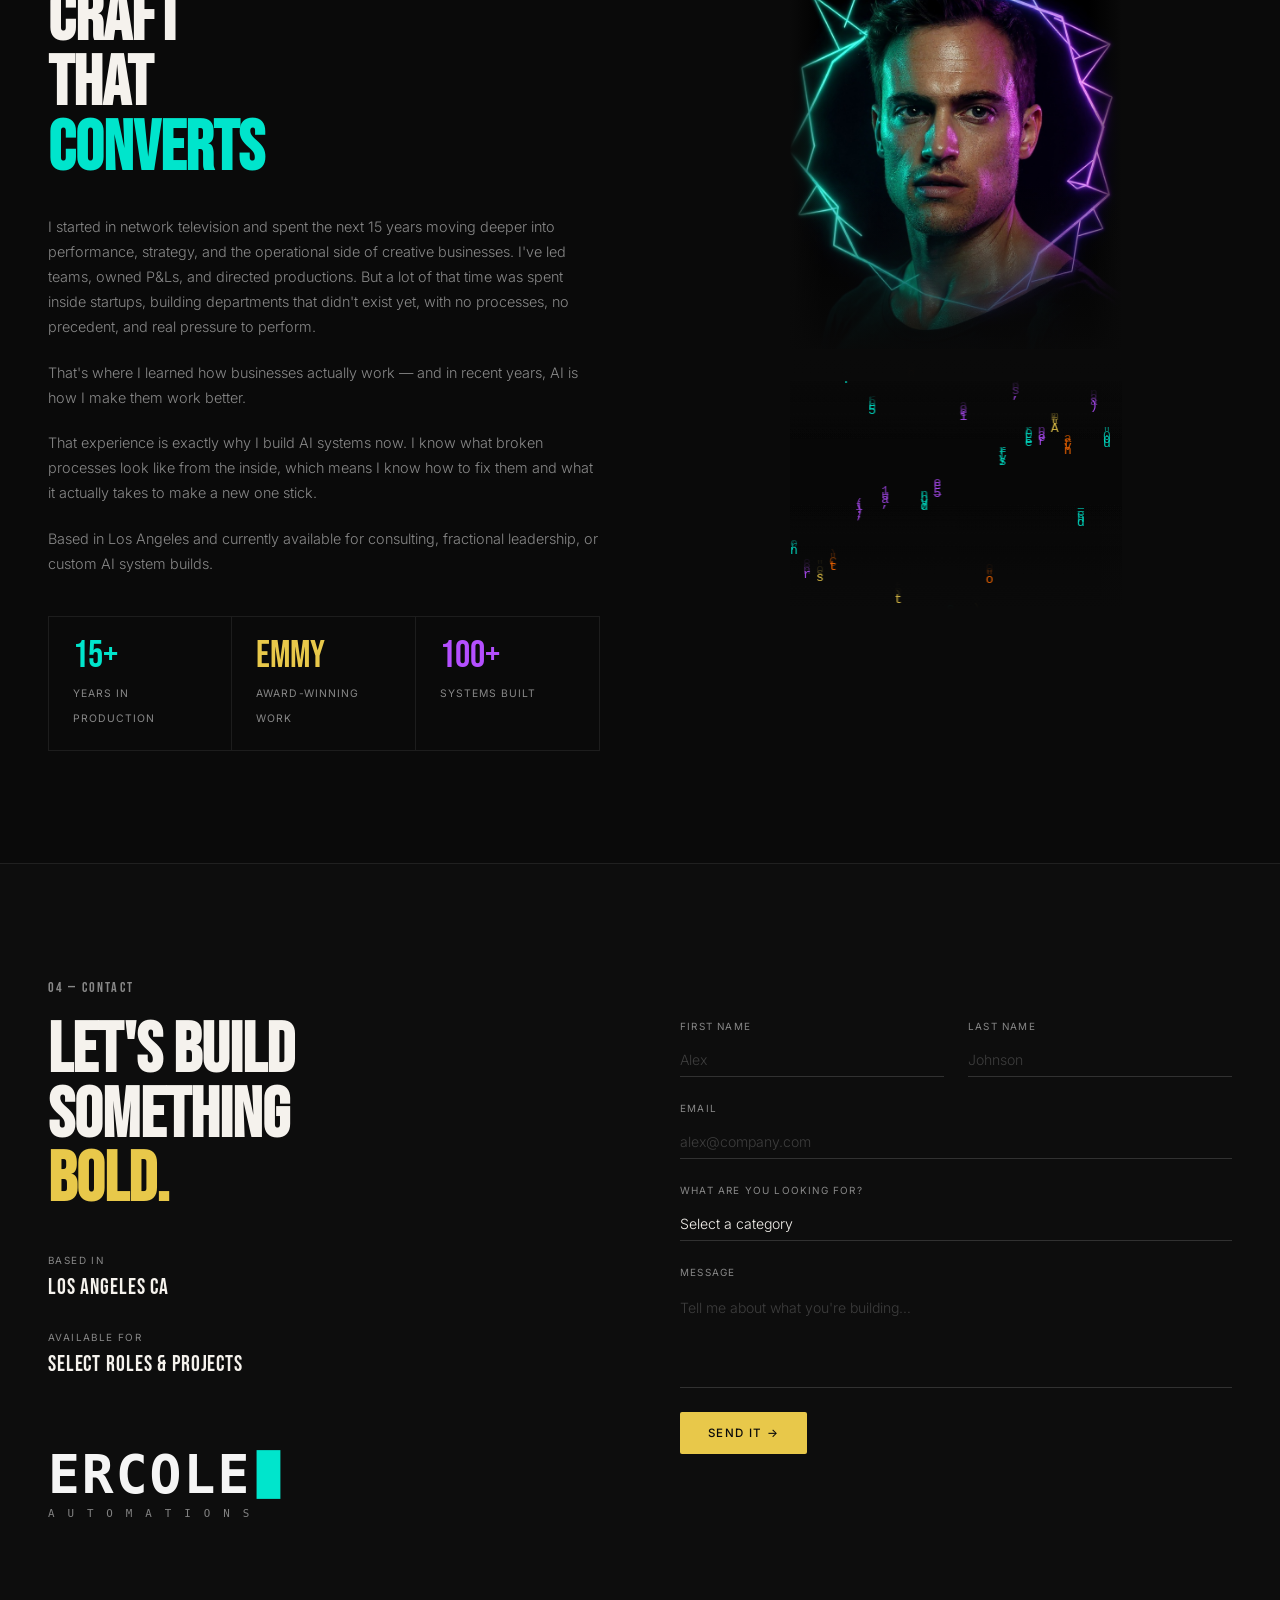
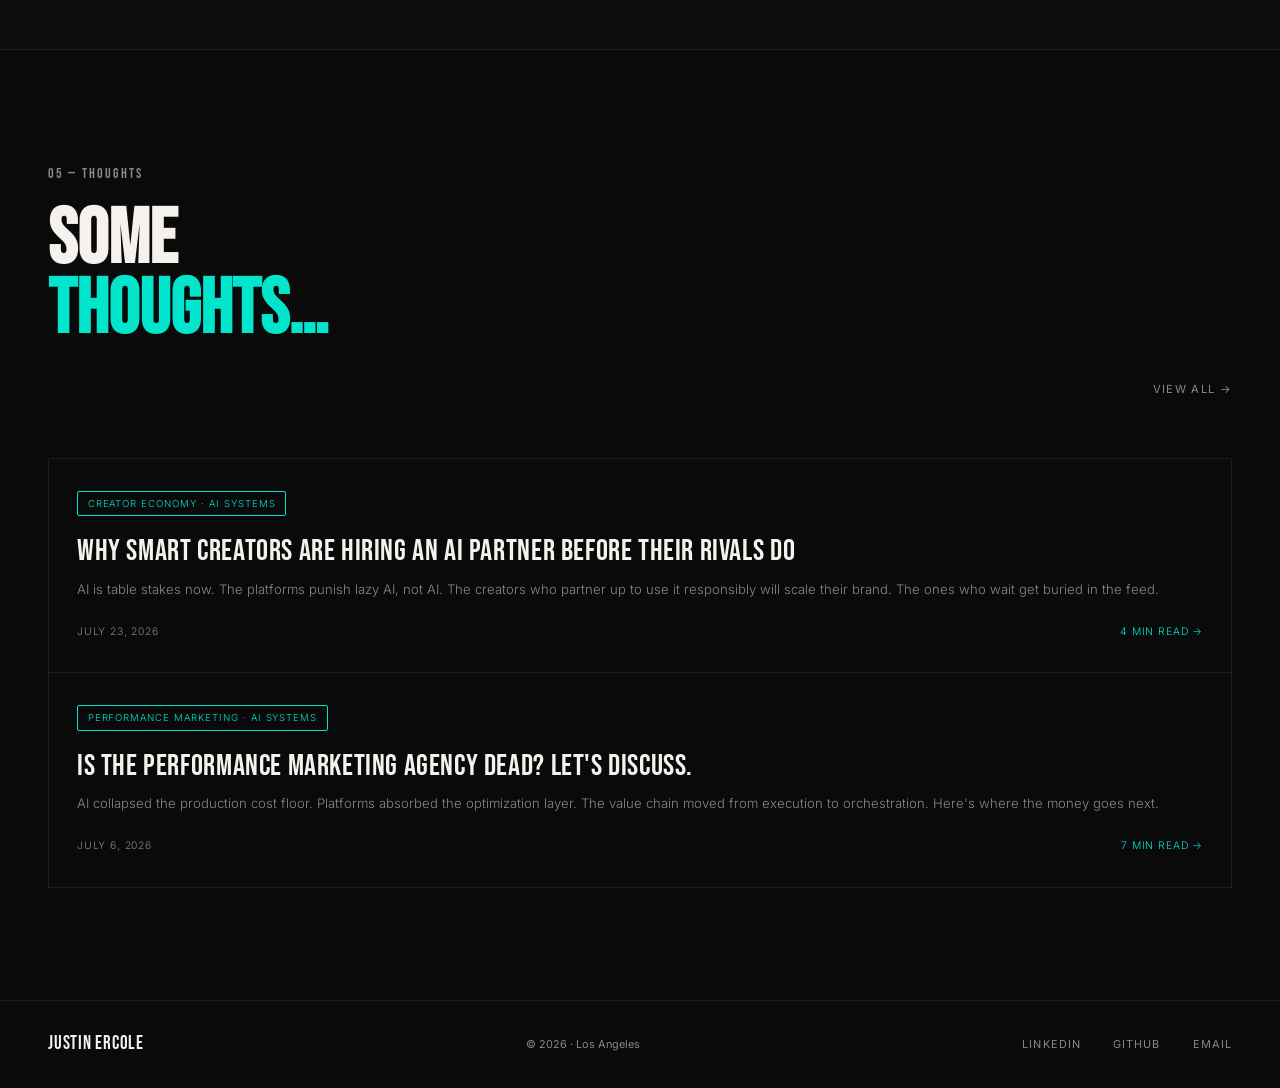
==== commit f03cbe98: "feat(work): add SourceSifterr card, make Recent Projects a horizontal scroller Adds SourceSifterr as" ====
--- a/index.html
+++ b/index.html
@@ -532,18 +532,48 @@
 
     .view-all:hover { color: var(--gold); border-color: var(--gold); }
 
+    /* Horizontal scroller, mirroring the .systems-grid pattern in section 01 */
     .work-grid {
       display: grid;
-      grid-template-columns: repeat(2, 1fr);
+      grid-auto-flow: column;
+      grid-auto-columns: calc(100% / 3);
+      overflow-x: auto;
+      scroll-snap-type: x proximity;
       border: 0.5px solid var(--border);
-    }
+      border-bottom: none;
+      scrollbar-width: thin;
+      scrollbar-color: var(--border) transparent;
+      /* overflow-x:auto stops overflow-y being visible, so anything escaping a
+         card would be clipped. Measured: the dropdowns open well inside the
+         card row at every viewport, so no extra reserve is needed. If a longer
+         dropdown is ever added, reserve room with padding-bottom plus an equal
+         negative margin-bottom rather than letting it clip. */
+    }
+
+    .work-grid::-webkit-scrollbar { height: 6px; }
+    .work-grid::-webkit-scrollbar-thumb { background: var(--border); border-radius: 3px; }
+    .work-grid::-webkit-scrollbar-track { background: transparent; }
 
     .work-card {
       border-right: 0.5px solid var(--border);
       border-bottom: 0.5px solid var(--border);
       cursor: pointer;
       transition: background 0.2s;
-      overflow: hidden;
+      overflow: visible;
+      scroll-snap-align: start;
+      display: flex;
+      flex-direction: column;
+      position: relative;
+    }
+
+    /* Stretched link: the button is a real anchor, and its ::after covers the
+       whole card so the entire card is clickable. Avoids nesting a link inside
+       a link, and keeps right-click and open-in-new-tab working on the button. */
+    .demo-btn--stretch::after {
+      content: '';
+      position: absolute;
+      inset: 0;
+      z-index: 1;
     }
 
     .work-card:hover { background: var(--card-hover); }
@@ -619,7 +649,10 @@
 
     /* ─── DEMO CARDS ─── */
     .flow-thumb {
-      height: 260px;
+      /* min-height, not height: in a narrow card the expansion panel wraps to
+         several rows, and a fixed height made it spill over the card title. */
+      min-height: 300px;
+      flex-shrink: 0;
       background: #0d0d0d;
       display: flex;
       flex-direction: column;
@@ -651,6 +684,22 @@
       background: var(--cyan);
       opacity: 0.5;
     }
+    /* Solid chip for a purchasable product. Deliberately louder than
+       .flow-badge, which is a hairline label and reads as a whisper. */
+    .badge-pill {
+      position: absolute;
+      top: 0.9rem;
+      left: 0.9rem;
+      z-index: 2;
+      font-family: var(--inter);
+      font-size: 0.58rem;
+      font-weight: 700;
+      letter-spacing: 0.14em;
+      text-transform: uppercase;
+      color: var(--bg);
+      background: var(--gold);
+      padding: 0.4rem 0.8rem;
+    }
     .flow-nodes {
       display: flex;
       align-items: center;
@@ -658,6 +707,10 @@
       flex-wrap: wrap;
       justify-content: center;
       padding: 0 1.5rem;
+      /* The parent centres its children, which sizes this to max-content and
+         leaves flex-wrap with nothing to wrap against. Constraining the width
+         is what actually lets long chains wrap inside a narrow card. */
+      width: 100%;
     }
     .flow-node {
       font-family: var(--inter);
@@ -1332,9 +1385,7 @@
       .service-card:nth-child(3n) { border-right: 0.5px solid var(--border); }
       .service-card:nth-child(2n) { border-right: none; }
       .service-card:nth-child(n+5) { border-bottom: none; }
-      .work-grid { grid-template-columns: 1fr; }
-      .work-card:nth-child(n) { border-right: none; border-bottom: 0.5px solid var(--border); }
-      .work-card:last-child { border-bottom: none; }
+      .work-grid { grid-auto-columns: 82%; }
       .thought-card:last-child { border-bottom: none; }
       .systems-intro { grid-template-columns: 1fr; gap: 2.5rem; }
       .systems-grid { grid-auto-columns: 82%; }
@@ -1595,9 +1646,24 @@
       <a href="#" class="view-all">View All Work →</a>
     </div>
     <div class="work-grid">
+      <!-- SOURCESIFTERR — full-width top row. Shipped product, and the only card in the grid that links out. -->
+      <div class="work-card" style="cursor:pointer;">
+        <div class="flow-thumb" style="background:#F6F4EF; padding:2rem;">
+          <div class="badge-pill">Available Now</div>
+          <img src="uploads/sourcesifterr-logo.png" alt="SourceSifterr" style="width:100%; max-width:290px; height:auto; object-fit:contain;">
+        </div>
+        <div class="work-info work-info--demo">
+          <div class="work-meta">
+            <div class="work-title">SourceSifterr</div>
+            <div class="work-result">Sourcing admin eliminated for interior designers, set designers, and project managers</div>
+            <div class="work-category">Chrome Extension · Claude API · Google Sheets · Google Slides</div>
+            <a href="sourcesifterr/index.html" class="demo-btn demo-btn--stretch">Learn More</a>
+          </div>
+        </div>
+      </div>
       <!-- CASTING OS — full-width top row -->
-      <div class="work-card" style="cursor:default; overflow:visible; grid-column: 1 / -1; border-right: none; border-bottom: 0.5px solid var(--border);">
-        <div class="flow-thumb flow-thumb--drop" style="min-height:320px; gap:1.25rem;">
+      <div class="work-card" style="cursor:default;">
+        <div class="flow-thumb flow-thumb--drop">
           <div class="flow-badge">Live System</div>
           <div class="flow-nodes">
             <span class="flow-node">Intake Form</span>
@@ -1647,7 +1713,7 @@
         </div>
       </div>
       <!-- BRAND DEAL — left half, middle row (border-bottom added) -->
-      <div class="work-card" style="cursor:default; border-right: 0.5px solid var(--border); border-bottom: 0.5px solid var(--border);">
+      <div class="work-card" style="cursor:default;">
         <div class="flow-thumb">
           <div class="flow-badge">Live System</div>
           <div class="brand-deal-flow">
@@ -1675,7 +1741,7 @@
         </div>
       </div>
       <!-- AD CLONING — right half, middle row (border-bottom added) -->
-      <div class="work-card" style="cursor:default; overflow:visible; border-right: none; border-bottom: 0.5px solid var(--border);">
+      <div class="work-card" style="cursor:default;">
         <div class="flow-thumb flow-thumb--drop">
           <div class="flow-badge">Live System</div>
           <div class="flow-nodes flow-nodes--ac">
@@ -1713,8 +1779,8 @@
         </div>
       </div>
       <!-- CONTENT CLIPPING — full-width bottom row (border-bottom: none, now last) -->
-      <div class="work-card" style="cursor:default; overflow:visible; grid-column: 1 / -1; border-right: none; border-bottom: none;">
-        <div class="flow-thumb flow-thumb--drop" style="min-height:320px; gap:1.25rem;">
+      <div class="work-card" style="cursor:default;">
+        <div class="flow-thumb flow-thumb--drop">
           <div class="flow-badge">Live System</div>
           <div class="flow-nodes">
             <span class="flow-node">Google Drive</span>
